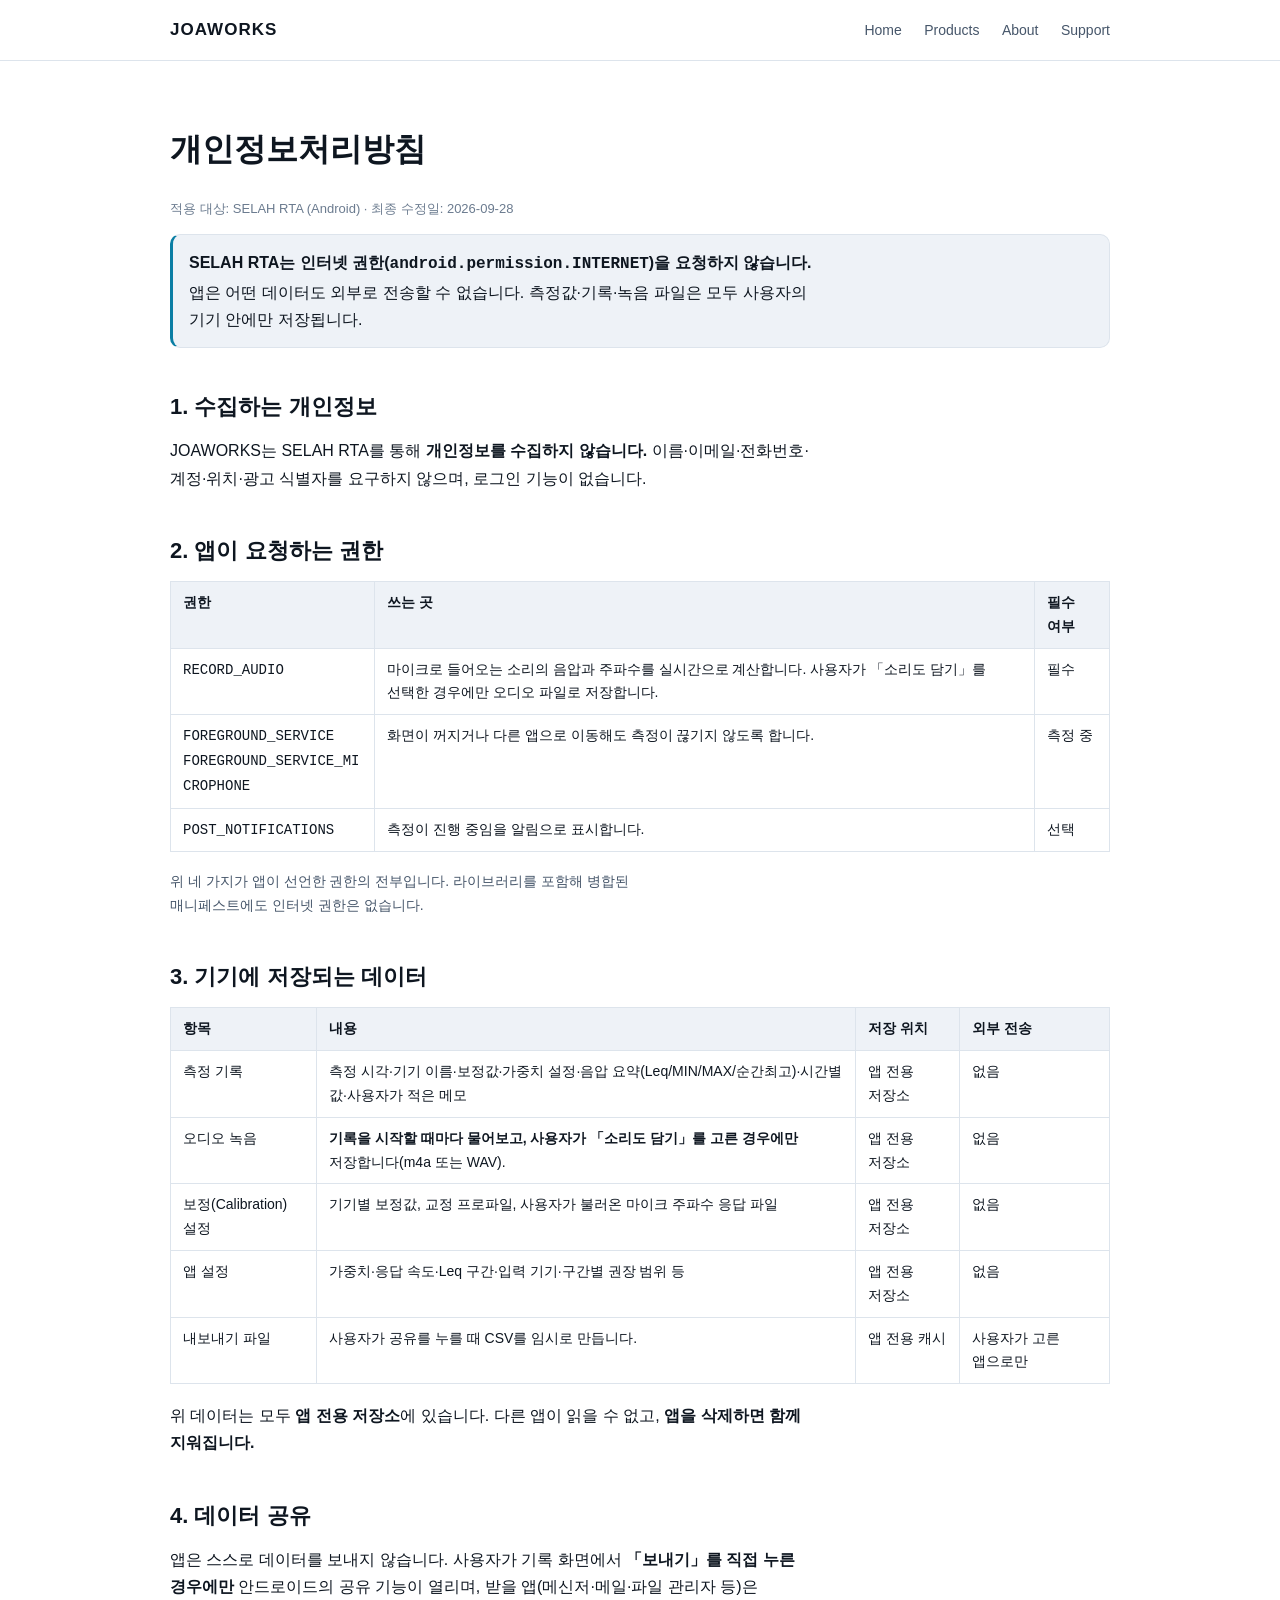
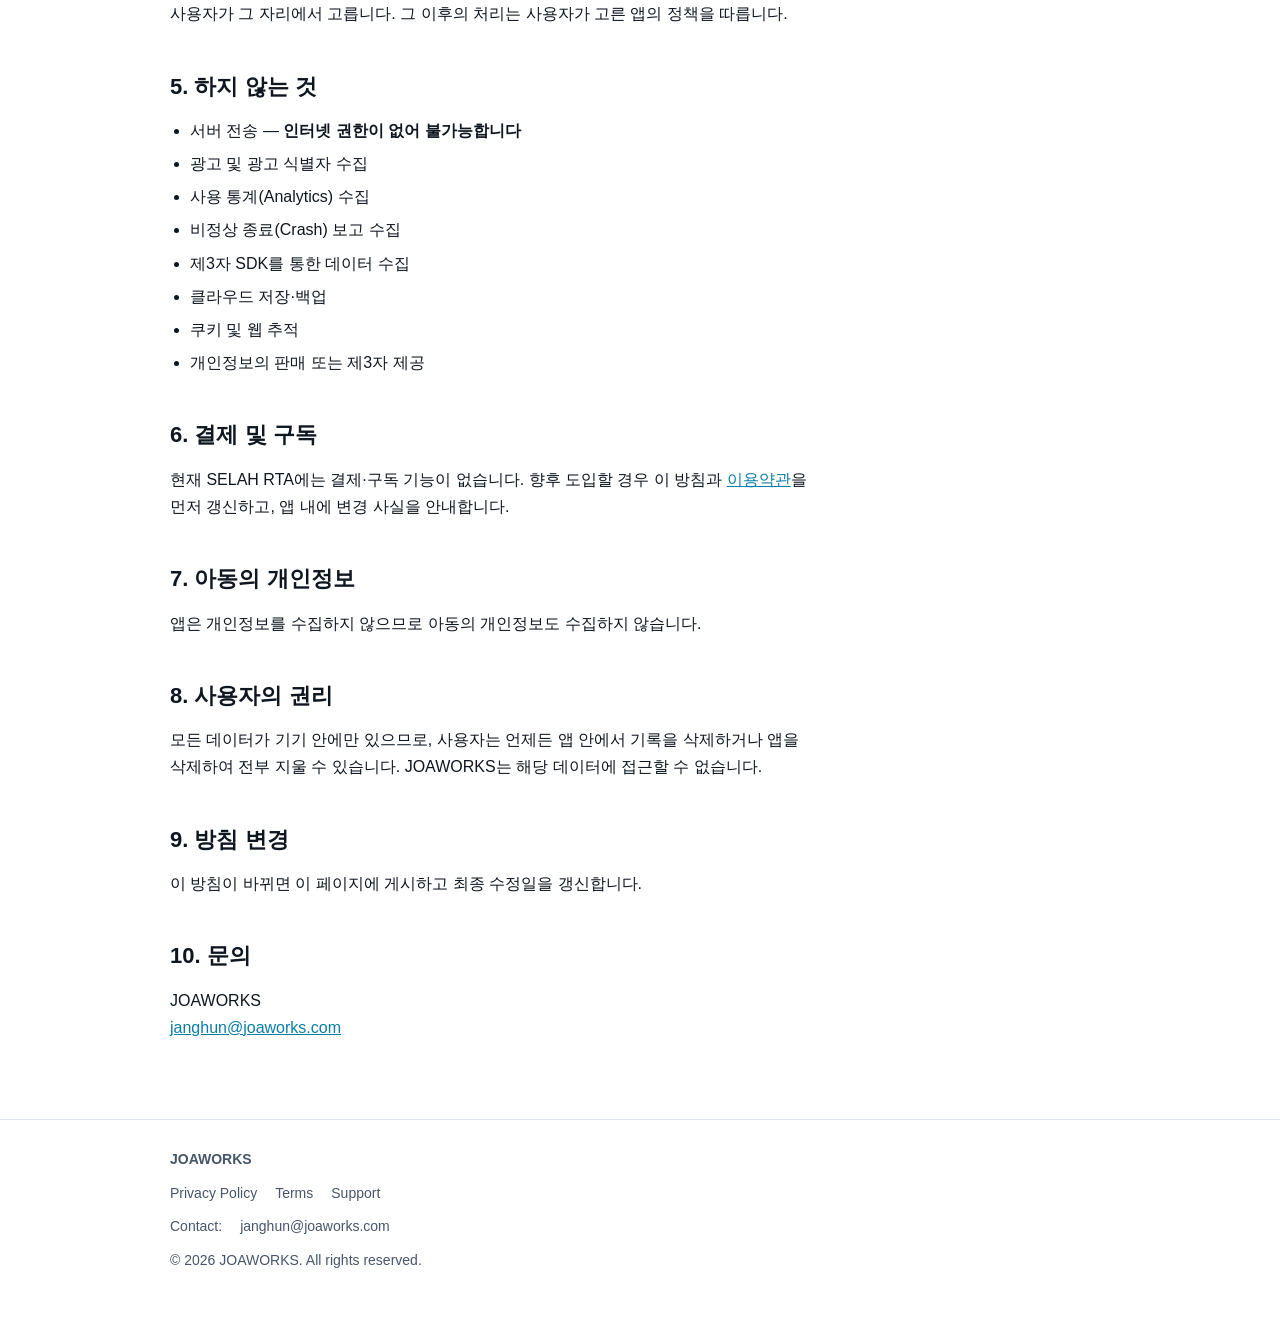
==== privacy/index.html @ 35cfbc3f "fix: 좁은 화면에서 표가 잘려 못 읽히던 것 — 세로로 푼다 **폰으로 열어 보고 찾았다.** 개인정보처리방침의 표에서 둘째 칸 글이 화면 밖으로 잘려 나갔다(「마이크로 들…」" ====
<!DOCTYPE html>
<html lang="ko">
<head>
<meta charset="utf-8">
<meta name="viewport" content="width=device-width, initial-scale=1">
<title>개인정보처리방침 | JOAWORKS</title>
<meta name="description" content="JOAWORKS 및 SELAH RTA 개인정보처리방침. SELAH RTA는 인터넷 권한을 요청하지 않으며 모든 데이터는 기기 안에만 저장됩니다.">
<link rel="canonical" href="https://joaworks.com/privacy/">
<link rel="stylesheet" href="../assets/css/site.css">
</head>
<body>

<header class="site">
  <div class="wrap">
    <a class="brand" href="../">JOAWORKS</a>
    <nav class="site">
      <a href="../">Home</a>
      <a href="../selah-rta/">Products</a>
      <a href="../#about">About</a>
      <a href="../support/">Support</a>
    </nav>
  </div>
</header>

<main>
  <div class="wrap">

    <h1>개인정보처리방침</h1>
    <p class="updated">적용 대상: SELAH RTA (Android) · 최종 수정일: 2026-09-28</p>

    <div class="note">
      <p>
        <strong>SELAH RTA는 인터넷 권한(<code>android.permission.INTERNET</code>)을
        요청하지 않습니다.</strong>
        앱은 어떤 데이터도 외부로 전송할 수 없습니다. 측정값·기록·녹음 파일은
        모두 사용자의 기기 안에만 저장됩니다.
      </p>
    </div>

    <h2>1. 수집하는 개인정보</h2>
    <p>
      JOAWORKS는 SELAH RTA를 통해 <strong>개인정보를 수집하지 않습니다.</strong>
      이름·이메일·전화번호·계정·위치·광고 식별자를 요구하지 않으며,
      로그인 기능이 없습니다.
    </p>

    <h2>2. 앱이 요청하는 권한</h2>

    <div class="table-scroll">
      <table>
        <thead>
          <tr><th>권한</th><th>쓰는 곳</th><th>필수 여부</th></tr>
        </thead>
        <tbody>
          <tr>
            <td data-label="권한"><code>RECORD_AUDIO</code></td>
            <td data-label="쓰는 곳">마이크로 들어오는 소리의 음압과 주파수를 실시간으로 계산합니다. 사용자가 「소리도 담기」를 선택한 경우에만 오디오 파일로 저장합니다.</td>
            <td data-label="필수 여부">필수</td>
          </tr>
          <tr>
            <td data-label="권한"><code>FOREGROUND_SERVICE</code><br><code>FOREGROUND_SERVICE_MICROPHONE</code></td>
            <td data-label="쓰는 곳">화면이 꺼지거나 다른 앱으로 이동해도 측정이 끊기지 않도록 합니다.</td>
            <td data-label="필수 여부">측정 중</td>
          </tr>
          <tr>
            <td data-label="권한"><code>POST_NOTIFICATIONS</code></td>
            <td data-label="쓰는 곳">측정이 진행 중임을 알림으로 표시합니다.</td>
            <td data-label="필수 여부">선택</td>
          </tr>
        </tbody>
      </table>
    </div>

    <p class="small muted">
      위 네 가지가 앱이 선언한 권한의 전부입니다. 라이브러리를 포함해
      병합된 매니페스트에도 인터넷 권한은 없습니다.
    </p>

    <h2>3. 기기에 저장되는 데이터</h2>

    <div class="table-scroll">
      <table>
        <thead>
          <tr><th>항목</th><th>내용</th><th>저장 위치</th><th>외부 전송</th></tr>
        </thead>
        <tbody>
          <tr>
            <td data-label="항목">측정 기록</td>
            <td data-label="내용">측정 시각·기기 이름·보정값·가중치 설정·음압 요약(Leq/MIN/MAX/순간최고)·시간별 값·사용자가 적은 메모</td>
            <td data-label="저장 위치">앱 전용 저장소</td>
            <td data-label="외부 전송">없음</td>
          </tr>
          <tr>
            <td data-label="항목">오디오 녹음</td>
            <td data-label="내용"><strong>기록을 시작할 때마다 물어보고, 사용자가 「소리도 담기」를 고른 경우에만</strong> 저장합니다(m4a 또는 WAV).</td>
            <td data-label="저장 위치">앱 전용 저장소</td>
            <td data-label="외부 전송">없음</td>
          </tr>
          <tr>
            <td data-label="항목">보정(Calibration) 설정</td>
            <td data-label="내용">기기별 보정값, 교정 프로파일, 사용자가 불러온 마이크 주파수 응답 파일</td>
            <td data-label="저장 위치">앱 전용 저장소</td>
            <td data-label="외부 전송">없음</td>
          </tr>
          <tr>
            <td data-label="항목">앱 설정</td>
            <td data-label="내용">가중치·응답 속도·Leq 구간·입력 기기·구간별 권장 범위 등</td>
            <td data-label="저장 위치">앱 전용 저장소</td>
            <td data-label="외부 전송">없음</td>
          </tr>
          <tr>
            <td data-label="항목">내보내기 파일</td>
            <td data-label="내용">사용자가 공유를 누를 때 CSV를 임시로 만듭니다.</td>
            <td data-label="저장 위치">앱 전용 캐시</td>
            <td data-label="외부 전송">사용자가 고른 앱으로만</td>
          </tr>
        </tbody>
      </table>
    </div>

    <p>
      위 데이터는 모두 <strong>앱 전용 저장소</strong>에 있습니다. 다른 앱이
      읽을 수 없고, <strong>앱을 삭제하면 함께 지워집니다.</strong>
    </p>

    <h2>4. 데이터 공유</h2>
    <p>
      앱은 스스로 데이터를 보내지 않습니다. 사용자가 기록 화면에서
      <strong>「보내기」를 직접 누른 경우에만</strong> 안드로이드의 공유 기능이
      열리며, 받을 앱(메신저·메일·파일 관리자 등)은 사용자가 그 자리에서
      고릅니다. 그 이후의 처리는 사용자가 고른 앱의 정책을 따릅니다.
    </p>

    <h2>5. 하지 않는 것</h2>
    <ul>
      <li>서버 전송 — <strong>인터넷 권한이 없어 불가능합니다</strong></li>
      <li>광고 및 광고 식별자 수집</li>
      <li>사용 통계(Analytics) 수집</li>
      <li>비정상 종료(Crash) 보고 수집</li>
      <li>제3자 SDK를 통한 데이터 수집</li>
      <li>클라우드 저장·백업</li>
      <li>쿠키 및 웹 추적</li>
      <li>개인정보의 판매 또는 제3자 제공</li>
    </ul>

    <h2>6. 결제 및 구독</h2>
    <p>
      현재 SELAH RTA에는 결제·구독 기능이 없습니다. 향후 도입할 경우
      이 방침과 <a href="../terms/">이용약관</a>을 먼저 갱신하고, 앱 내에
      변경 사실을 안내합니다.
    </p>

    <h2>7. 아동의 개인정보</h2>
    <p>
      앱은 개인정보를 수집하지 않으므로 아동의 개인정보도 수집하지 않습니다.
    </p>

    <h2>8. 사용자의 권리</h2>
    <p>
      모든 데이터가 기기 안에만 있으므로, 사용자는 언제든 앱 안에서 기록을
      삭제하거나 앱을 삭제하여 전부 지울 수 있습니다. JOAWORKS는 해당
      데이터에 접근할 수 없습니다.
    </p>

    <h2>9. 방침 변경</h2>
    <p>
      이 방침이 바뀌면 이 페이지에 게시하고 최종 수정일을 갱신합니다.
    </p>

    <h2>10. 문의</h2>
    <p>
      JOAWORKS<br>
      <a href="mailto:janghun@joaworks.com">janghun@joaworks.com</a>
    </p>

  </div>
</main>

<footer class="site">
  <div class="wrap">
    <div class="row"><strong>JOAWORKS</strong></div>
    <div class="row">
      <a href="../privacy/">Privacy Policy</a>
      <a href="../terms/">Terms</a>
      <a href="../support/">Support</a>
    </div>
    <div class="row">Contact: <a href="mailto:janghun@joaworks.com">janghun@joaworks.com</a></div>
    <div class="row small">&copy; 2026 JOAWORKS. All rights reserved.</div>
  </div>
</footer>

</body>
</html>
---- assets/css/site.css ----
/* JOAWORKS — 공통 스타일
 *
 * 지시서 §11: 전문 소프트웨어 회사 / Audio·Measurement 느낌 /
 * 지나치게 화려하지 않게 / 모바일 우선 / 과도한 애니메이션 금지 /
 * 로딩 속도 우선.
 *
 * 그래서 폰트는 시스템 글꼴만 쓴다 — 웹폰트 하나가 본문보다 무겁고,
 * 뜨기 전까지 글자가 흔들린다.
 */

:root {
  --bg: #0b0f14;
  --surface: #121821;
  --surface-2: #182130;
  --line: #243040;
  --text: #e8edf4;
  --text-2: #a9b6c6;
  --text-3: #6f7f92;
  --accent: #4cc9f0;
  --accent-ink: #062330;
  --max: 980px;
}

@media (prefers-color-scheme: light) {
  :root {
    --bg: #ffffff;
    --surface: #f6f8fb;
    --surface-2: #eef2f7;
    --line: #dde4ec;
    --text: #0e1620;
    --text-2: #46566a;
    --text-3: #6b7b8f;
    --accent: #0a7ea4;
    --accent-ink: #ffffff;
  }
}

* { box-sizing: border-box; }

html { -webkit-text-size-adjust: 100%; }

body {
  margin: 0;
  background: var(--bg);
  color: var(--text);
  font-family: -apple-system, BlinkMacSystemFont, "Segoe UI", Roboto,
    "Helvetica Neue", "Apple SD Gothic Neo", "Malgun Gothic", sans-serif;
  font-size: 16px;
  line-height: 1.7;
  word-break: keep-all;
}

.wrap {
  max-width: var(--max);
  margin: 0 auto;
  padding: 0 20px;
}

/* ── 머리 ───────────────────────────────────────── */

header.site {
  border-bottom: 1px solid var(--line);
  background: var(--bg);
  position: sticky;
  top: 0;
  z-index: 10;
}

header.site .wrap {
  display: flex;
  align-items: center;
  justify-content: space-between;
  gap: 16px;
  min-height: 60px;
  flex-wrap: wrap;
}

.brand {
  font-weight: 700;
  letter-spacing: 0.06em;
  font-size: 17px;
  color: var(--text);
  text-decoration: none;
}

nav.site a {
  color: var(--text-2);
  text-decoration: none;
  font-size: 14px;
  margin-left: 18px;
  white-space: nowrap;
}

nav.site a:first-child { margin-left: 0; }
nav.site a:hover,
nav.site a:focus-visible { color: var(--accent); }

@media (max-width: 560px) {
  nav.site { width: 100%; padding-bottom: 10px; }
  nav.site a { margin-left: 0; margin-right: 16px; }
}

/* ── 본문 ───────────────────────────────────────── */

main { padding: 40px 0 64px; }

.hero { padding: 48px 0 36px; }

.hero h1 {
  font-size: clamp(30px, 7vw, 46px);
  line-height: 1.2;
  letter-spacing: 0.02em;
  margin: 0 0 12px;
  text-wrap: balance;
}

.hero p.lead {
  font-size: clamp(16px, 2.6vw, 19px);
  color: var(--text-2);
  margin: 0;
  max-width: 62ch;
}

h2 {
  font-size: 22px;
  margin: 40px 0 12px;
  text-wrap: balance;
}

h3 { font-size: 17px; margin: 24px 0 8px; }

p { margin: 0 0 14px; max-width: 72ch; }

a { color: var(--accent); }

ul { padding-left: 20px; margin: 0 0 14px; max-width: 72ch; }
li { margin-bottom: 6px; }

.muted { color: var(--text-2); }
.small { font-size: 14px; }

/* ── 상자 ───────────────────────────────────────── */

.card {
  background: var(--surface);
  border: 1px solid var(--line);
  border-radius: 14px;
  padding: 22px;
}

.grid {
  display: grid;
  gap: 14px;
  grid-template-columns: repeat(auto-fit, minmax(230px, 1fr));
}

.feature {
  background: var(--surface);
  border: 1px solid var(--line);
  border-radius: 12px;
  padding: 16px 18px;
}

.feature h3 { margin: 0 0 6px; font-size: 15px; }
.feature p { margin: 0; font-size: 14px; color: var(--text-2); }

/* 표 — 개인정보처리방침의 자료 흐름에 쓴다 */
.table-scroll { margin: 0 0 18px; }

table {
  border-collapse: collapse;
  width: 100%;
  font-size: 14px;
}

th, td {
  border: 1px solid var(--line);
  padding: 9px 12px;
  text-align: left;
  vertical-align: top;
}

th { background: var(--surface-2); font-weight: 600; }

/* 권한 이름처럼 긴 코드가 칸을 밀어내지 않게 한다. */
td code, th code { overflow-wrap: anywhere; }

/*
 * **좁은 화면에서는 표를 세로로 푼다.**
 *
 * 처음에는 `min-width: 560px` 에 가로 스크롤로 두었는데, 폰에서 열어
 * 보니 둘째 칸이 화면 밖으로 잘려 나갔다. 가로로 밀 수는 있지만
 * **밀 수 있다는 것을 알 수가 없어** 사실상 못 읽는다.
 *
 * 개인정보처리방침은 심사자와 사용자가 폰으로 읽는 문서다. 읽히지
 * 않으면 없는 것과 같다.
 *
 * 각 칸이 제 이름을 `data-label` 로 달고 있어, 세로로 풀어도 어느
 * 열의 값인지 알 수 있다.
 */
@media (max-width: 700px) {
  .table-scroll table,
  .table-scroll tbody,
  .table-scroll tr,
  .table-scroll td { display: block; width: 100%; }

  .table-scroll thead { display: none; }

  .table-scroll tr {
    border: 1px solid var(--line);
    border-radius: 10px;
    margin-bottom: 12px;
    overflow: hidden;
  }

  .table-scroll td {
    border: none;
    border-bottom: 1px solid var(--line);
    padding: 10px 14px;
  }

  .table-scroll tr td:last-child { border-bottom: none; }

  .table-scroll td::before {
    content: attr(data-label);
    display: block;
    font-size: 11px;
    font-weight: 600;
    letter-spacing: 0.04em;
    color: var(--text-3);
    margin-bottom: 2px;
  }
}

/* ── 단추 ───────────────────────────────────────── */

.btn {
  display: inline-block;
  background: var(--accent);
  color: var(--accent-ink);
  text-decoration: none;
  font-weight: 700;
  font-size: 15px;
  padding: 11px 20px;
  border-radius: 999px;
}

.btn:hover, .btn:focus-visible { filter: brightness(1.08); }

.btn.ghost {
  background: transparent;
  color: var(--accent);
  border: 1px solid var(--line);
}

/* ── 알림 ───────────────────────────────────────── */

.note {
  background: var(--surface-2);
  border: 1px solid var(--line);
  border-left: 3px solid var(--accent);
  border-radius: 10px;
  padding: 14px 16px;
  margin: 0 0 18px;
}

.note p:last-child { margin-bottom: 0; }

/* ── 바닥 ───────────────────────────────────────── */

footer.site {
  border-top: 1px solid var(--line);
  padding: 28px 0 44px;
  color: var(--text-2);
  font-size: 14px;
}

footer.site .row {
  display: flex;
  flex-wrap: wrap;
  gap: 8px 18px;
  margin-bottom: 10px;
}

footer.site a { color: var(--text-2); text-decoration: none; }
footer.site a:hover, footer.site a:focus-visible { color: var(--accent); }

/* 키보드로 다니는 사람에게 지금 어디인지 보인다. */
a:focus-visible, .btn:focus-visible {
  outline: 2px solid var(--accent);
  outline-offset: 2px;
}

.updated { color: var(--text-3); font-size: 13px; }
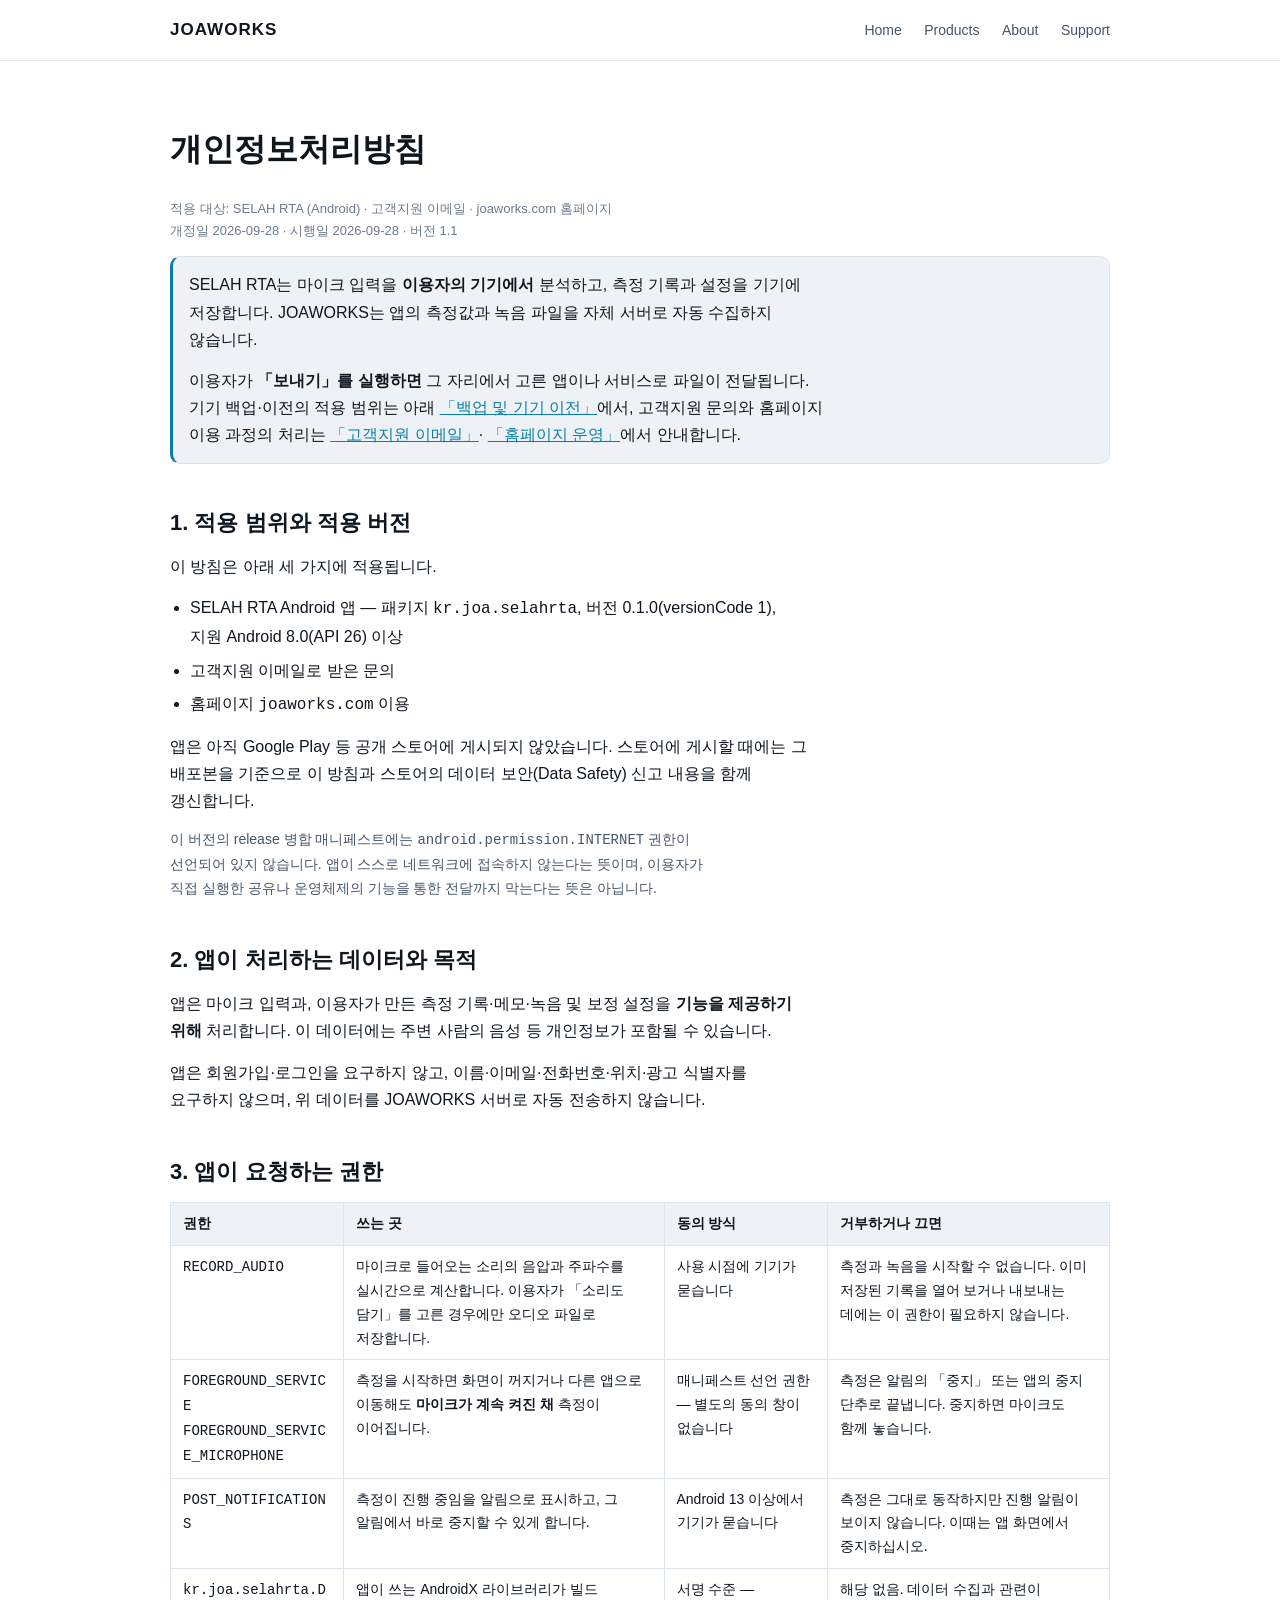
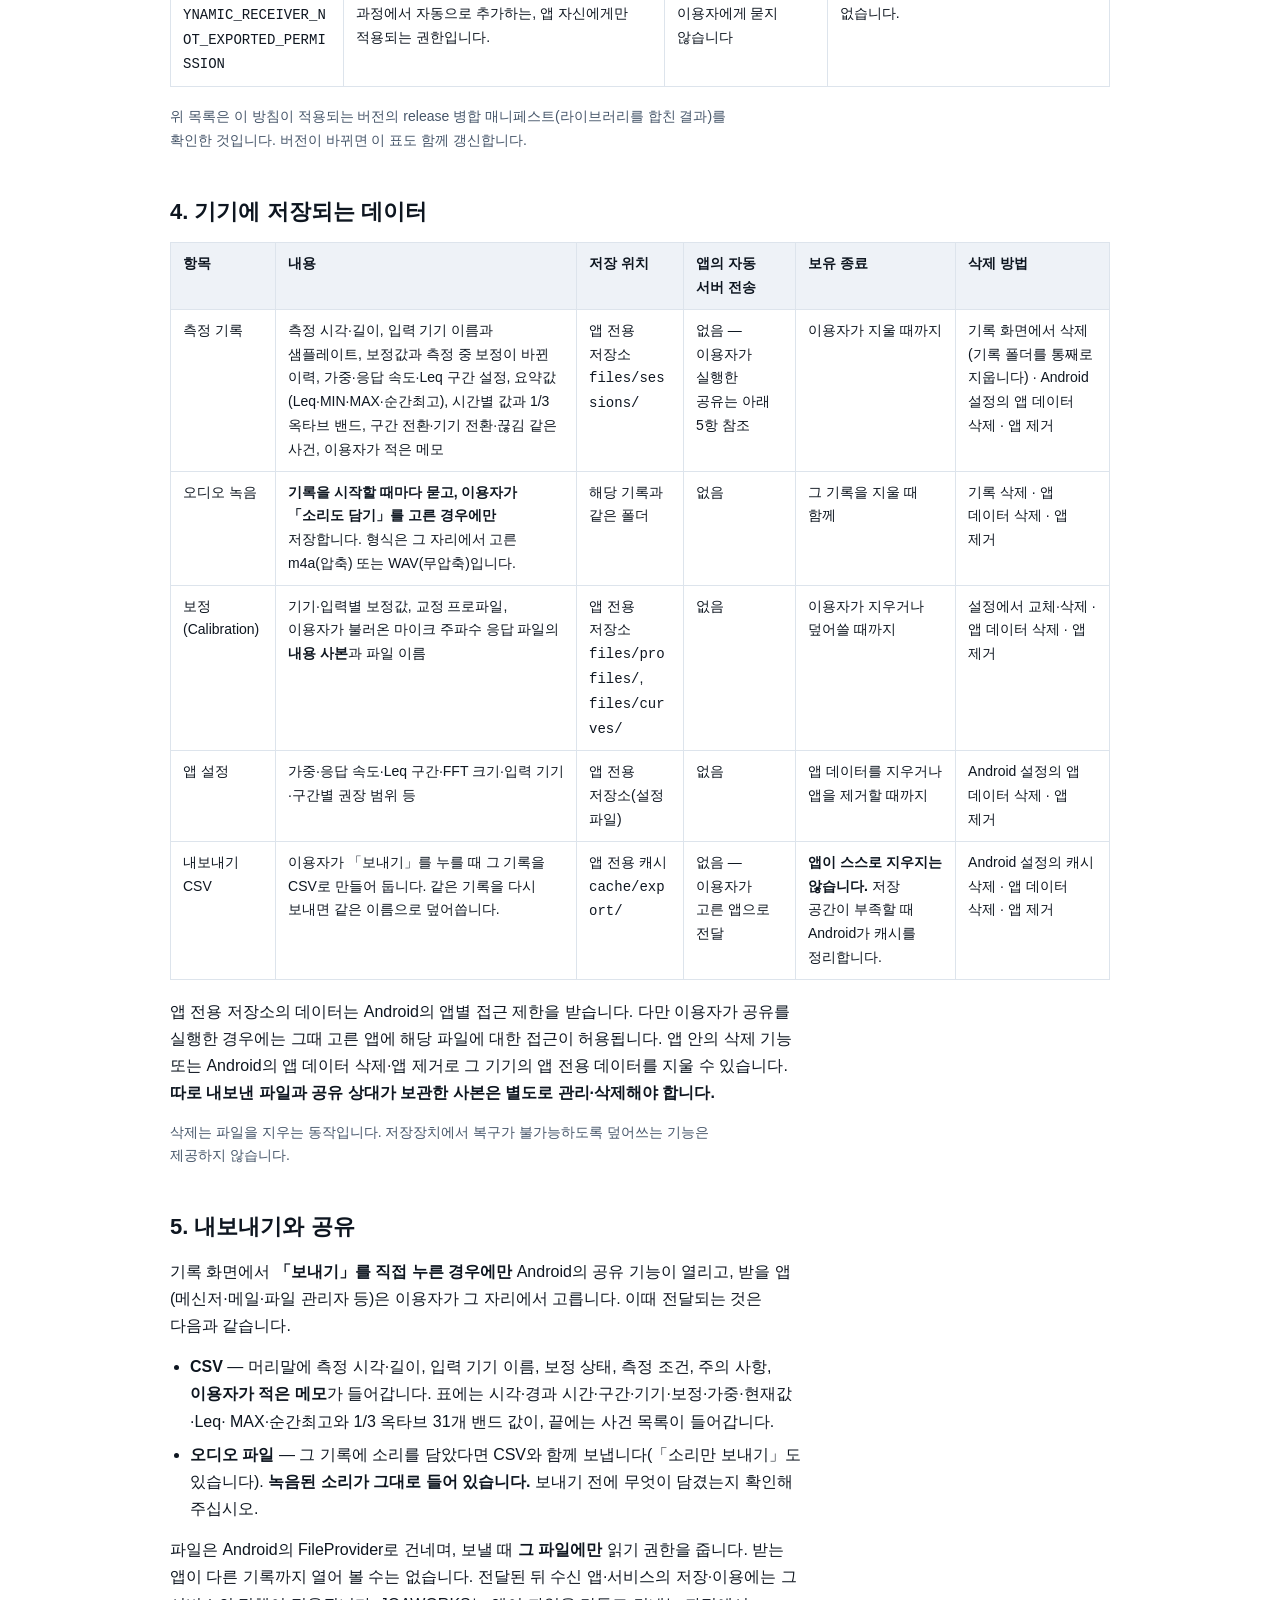
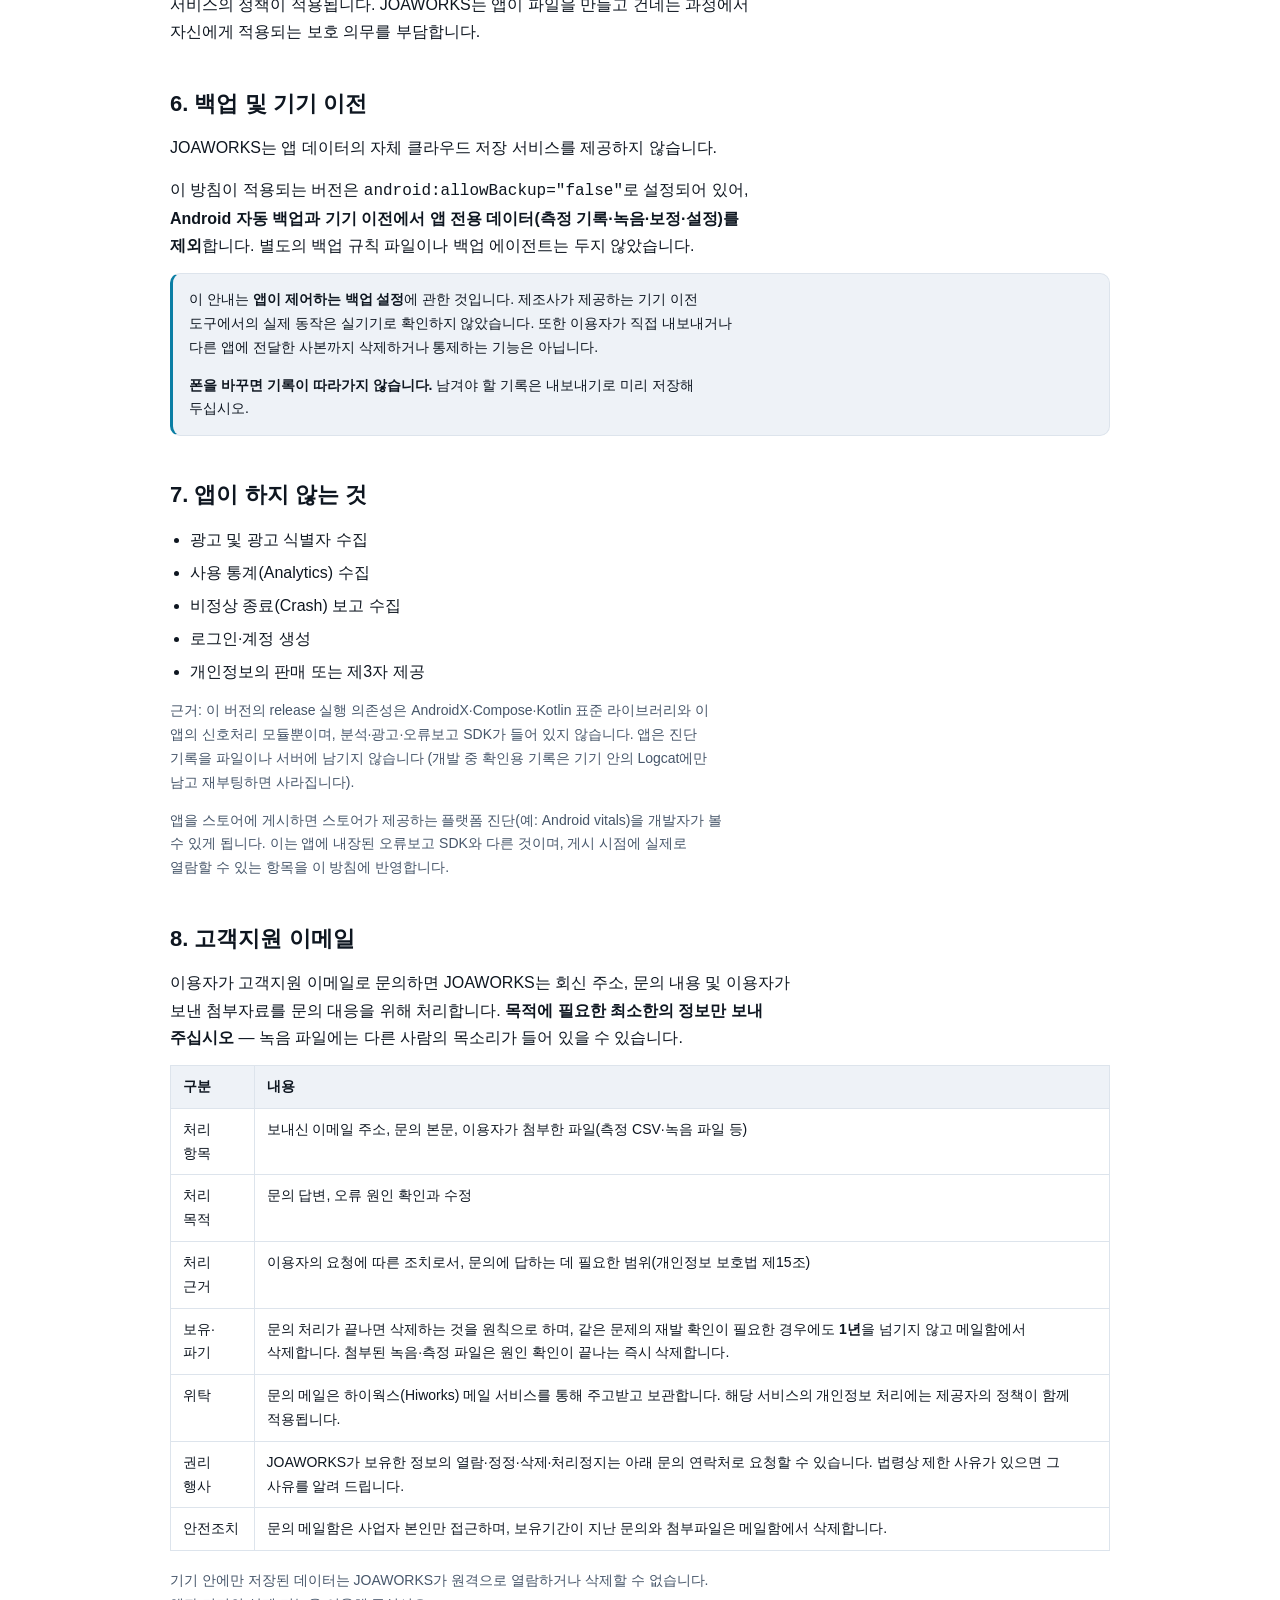
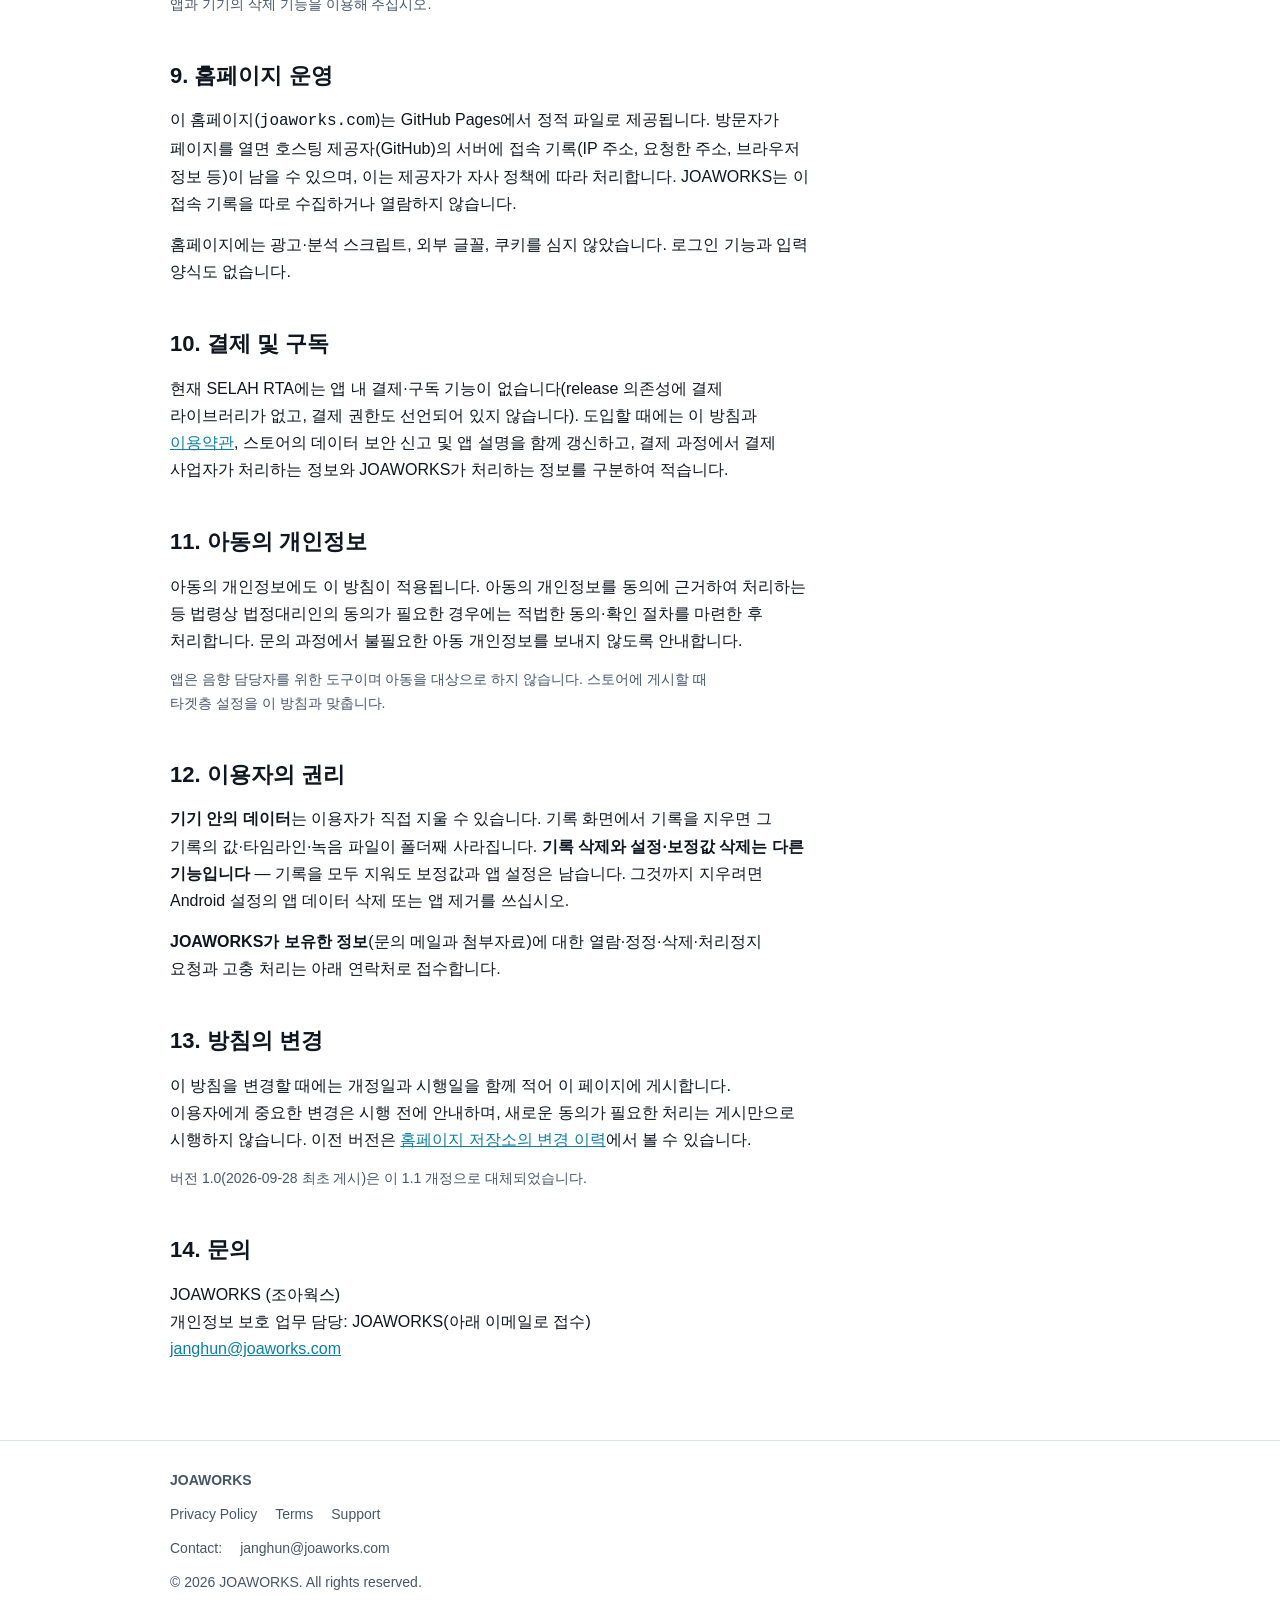
==== commit 573b65ad: "docs: 방침·약관을 실제 구현에 맞춘다 — 단정하던 것을 확인한 것으로 공개 페이지가 **확인하지 않은 것을 단정하고 있었다.** 검토 지시서 (2026-09-28)로 하나씩 " ====
--- a/privacy/index.html
+++ b/privacy/index.html
@@ -4,9 +4,9 @@
 <meta charset="utf-8">
 <meta name="viewport" content="width=device-width, initial-scale=1">
 <title>개인정보처리방침 | JOAWORKS</title>
-<meta name="description" content="JOAWORKS 및 SELAH RTA 개인정보처리방침. SELAH RTA는 인터넷 권한을 요청하지 않으며 모든 데이터는 기기 안에만 저장됩니다.">
+<meta name="description" content="JOAWORKS 개인정보처리방침. SELAH RTA는 측정과 녹음을 기기에서 처리하며 JOAWORKS 서버로 자동 전송하지 않습니다. 고객지원 이메일과 홈페이지 운영의 처리도 함께 안내합니다.">
 <link rel="canonical" href="https://joaworks.com/privacy/">
-<link rel="stylesheet" href="../assets/css/site.css">
+<link rel="stylesheet" href="../assets/css/site.css?v=20260928b">
 </head>
 <body>
 
@@ -26,150 +26,348 @@
   <div class="wrap">
 
     <h1>개인정보처리방침</h1>
-    <p class="updated">적용 대상: SELAH RTA (Android) · 최종 수정일: 2026-09-28</p>
+    <p class="updated">
+      적용 대상: SELAH RTA (Android) · 고객지원 이메일 · joaworks.com 홈페이지<br>
+      개정일 2026-09-28 · 시행일 2026-09-28 · 버전 1.1
+    </p>
 
     <div class="note">
       <p>
-        <strong>SELAH RTA는 인터넷 권한(<code>android.permission.INTERNET</code>)을
-        요청하지 않습니다.</strong>
-        앱은 어떤 데이터도 외부로 전송할 수 없습니다. 측정값·기록·녹음 파일은
-        모두 사용자의 기기 안에만 저장됩니다.
+        SELAH RTA는 마이크 입력을 <strong>이용자의 기기에서</strong> 분석하고,
+        측정 기록과 설정을 기기에 저장합니다. JOAWORKS는 앱의 측정값과 녹음
+        파일을 자체 서버로 자동 수집하지 않습니다.
       </p>
-    </div>
-
-    <h2>1. 수집하는 개인정보</h2>
-    <p>
-      JOAWORKS는 SELAH RTA를 통해 <strong>개인정보를 수집하지 않습니다.</strong>
-      이름·이메일·전화번호·계정·위치·광고 식별자를 요구하지 않으며,
-      로그인 기능이 없습니다.
-    </p>
-
-    <h2>2. 앱이 요청하는 권한</h2>
+      <p>
+        이용자가 <strong>「보내기」를 실행하면</strong> 그 자리에서 고른 앱이나
+        서비스로 파일이 전달됩니다. 기기 백업·이전의 적용 범위는 아래
+        <a href="#backup">「백업 및 기기 이전」</a>에서, 고객지원 문의와 홈페이지
+        이용 과정의 처리는 <a href="#support">「고객지원 이메일」</a>·
+        <a href="#website">「홈페이지 운영」</a>에서 안내합니다.
+      </p>
+    </div>
+
+    <h2 id="scope">1. 적용 범위와 적용 버전</h2>
+    <p>이 방침은 아래 세 가지에 적용됩니다.</p>
+    <ul>
+      <li>SELAH RTA Android 앱 — 패키지 <code>kr.joa.selahrta</code>, 버전
+        0.1.0(versionCode 1), 지원 Android 8.0(API 26) 이상</li>
+      <li>고객지원 이메일로 받은 문의</li>
+      <li>홈페이지 <code>joaworks.com</code> 이용</li>
+    </ul>
+    <p>
+      앱은 아직 Google Play 등 공개 스토어에 게시되지 않았습니다. 스토어에
+      게시할 때에는 그 배포본을 기준으로 이 방침과 스토어의 데이터 보안(Data
+      Safety) 신고 내용을 함께 갱신합니다.
+    </p>
+    <p class="small muted">
+      이 버전의 release 병합 매니페스트에는 <code>android.permission.INTERNET</code>
+      권한이 선언되어 있지 않습니다. 앱이 스스로 네트워크에 접속하지 않는다는
+      뜻이며, 이용자가 직접 실행한 공유나 운영체제의 기능을 통한 전달까지
+      막는다는 뜻은 아닙니다.
+    </p>
+
+    <h2 id="data">2. 앱이 처리하는 데이터와 목적</h2>
+    <p>
+      앱은 마이크 입력과, 이용자가 만든 측정 기록·메모·녹음 및 보정 설정을
+      <strong>기능을 제공하기 위해</strong> 처리합니다. 이 데이터에는 주변
+      사람의 음성 등 개인정보가 포함될 수 있습니다.
+    </p>
+    <p>
+      앱은 회원가입·로그인을 요구하지 않고, 이름·이메일·전화번호·위치·광고
+      식별자를 요구하지 않으며, 위 데이터를 JOAWORKS 서버로 자동 전송하지
+      않습니다.
+    </p>
+
+    <h2 id="permissions">3. 앱이 요청하는 권한</h2>
 
     <div class="table-scroll">
       <table>
         <thead>
-          <tr><th>권한</th><th>쓰는 곳</th><th>필수 여부</th></tr>
+          <tr><th>권한</th><th>쓰는 곳</th><th>동의 방식</th><th>거부하거나 끄면</th></tr>
         </thead>
         <tbody>
           <tr>
             <td data-label="권한"><code>RECORD_AUDIO</code></td>
-            <td data-label="쓰는 곳">마이크로 들어오는 소리의 음압과 주파수를 실시간으로 계산합니다. 사용자가 「소리도 담기」를 선택한 경우에만 오디오 파일로 저장합니다.</td>
-            <td data-label="필수 여부">필수</td>
+            <td data-label="쓰는 곳">마이크로 들어오는 소리의 음압과 주파수를 실시간으로 계산합니다. 이용자가 「소리도 담기」를 고른 경우에만 오디오 파일로 저장합니다.</td>
+            <td data-label="동의 방식">사용 시점에 기기가 묻습니다</td>
+            <td data-label="거부하거나 끄면">측정과 녹음을 시작할 수 없습니다. 이미 저장된 기록을 열어 보거나 내보내는 데에는 이 권한이 필요하지 않습니다.</td>
           </tr>
           <tr>
             <td data-label="권한"><code>FOREGROUND_SERVICE</code><br><code>FOREGROUND_SERVICE_MICROPHONE</code></td>
-            <td data-label="쓰는 곳">화면이 꺼지거나 다른 앱으로 이동해도 측정이 끊기지 않도록 합니다.</td>
-            <td data-label="필수 여부">측정 중</td>
+            <td data-label="쓰는 곳">측정을 시작하면 화면이 꺼지거나 다른 앱으로 이동해도 <strong>마이크가 계속 켜진 채</strong> 측정이 이어집니다.</td>
+            <td data-label="동의 방식">매니페스트 선언 권한 — 별도의 동의 창이 없습니다</td>
+            <td data-label="거부하거나 끄면">측정은 알림의 「중지」 또는 앱의 중지 단추로 끝냅니다. 중지하면 마이크도 함께 놓습니다.</td>
           </tr>
           <tr>
             <td data-label="권한"><code>POST_NOTIFICATIONS</code></td>
-            <td data-label="쓰는 곳">측정이 진행 중임을 알림으로 표시합니다.</td>
-            <td data-label="필수 여부">선택</td>
+            <td data-label="쓰는 곳">측정이 진행 중임을 알림으로 표시하고, 그 알림에서 바로 중지할 수 있게 합니다.</td>
+            <td data-label="동의 방식">Android 13 이상에서 기기가 묻습니다</td>
+            <td data-label="거부하거나 끄면">측정은 그대로 동작하지만 진행 알림이 보이지 않습니다. 이때는 앱 화면에서 중지하십시오.</td>
+          </tr>
+          <tr>
+            <td data-label="권한"><code>kr.joa.selahrta.DYNAMIC_RECEIVER_NOT_EXPORTED_PERMISSION</code></td>
+            <td data-label="쓰는 곳">앱이 쓰는 AndroidX 라이브러리가 빌드 과정에서 자동으로 추가하는, 앱 자신에게만 적용되는 권한입니다.</td>
+            <td data-label="동의 방식">서명 수준 — 이용자에게 묻지 않습니다</td>
+            <td data-label="거부하거나 끄면">해당 없음. 데이터 수집과 관련이 없습니다.</td>
           </tr>
         </tbody>
       </table>
     </div>
 
     <p class="small muted">
-      위 네 가지가 앱이 선언한 권한의 전부입니다. 라이브러리를 포함해
-      병합된 매니페스트에도 인터넷 권한은 없습니다.
-    </p>
-
-    <h2>3. 기기에 저장되는 데이터</h2>
+      위 목록은 이 방침이 적용되는 버전의 release 병합 매니페스트(라이브러리를
+      합친 결과)를 확인한 것입니다. 버전이 바뀌면 이 표도 함께 갱신합니다.
+    </p>
+
+    <h2 id="stored">4. 기기에 저장되는 데이터</h2>
 
     <div class="table-scroll">
       <table>
         <thead>
-          <tr><th>항목</th><th>내용</th><th>저장 위치</th><th>외부 전송</th></tr>
+          <tr>
+            <th>항목</th><th>내용</th><th>저장 위치</th>
+            <th>앱의 자동 서버 전송</th><th>보유 종료</th><th>삭제 방법</th>
+          </tr>
         </thead>
         <tbody>
           <tr>
             <td data-label="항목">측정 기록</td>
-            <td data-label="내용">측정 시각·기기 이름·보정값·가중치 설정·음압 요약(Leq/MIN/MAX/순간최고)·시간별 값·사용자가 적은 메모</td>
-            <td data-label="저장 위치">앱 전용 저장소</td>
-            <td data-label="외부 전송">없음</td>
+            <td data-label="내용">측정 시각·길이, 입력 기기 이름과 샘플레이트, 보정값과 측정 중 보정이 바뀐 이력, 가중·응답 속도·Leq 구간 설정, 요약값(Leq·MIN·MAX·순간최고), 시간별 값과 1/3 옥타브 밴드, 구간 전환·기기 전환·끊김 같은 사건, 이용자가 적은 메모</td>
+            <td data-label="저장 위치">앱 전용 저장소 <code>files/sessions/</code></td>
+            <td data-label="앱의 자동 서버 전송">없음 — 이용자가 실행한 공유는 아래 5항 참조</td>
+            <td data-label="보유 종료">이용자가 지울 때까지</td>
+            <td data-label="삭제 방법">기록 화면에서 삭제(기록 폴더를 통째로 지웁니다) · Android 설정의 앱 데이터 삭제 · 앱 제거</td>
           </tr>
           <tr>
             <td data-label="항목">오디오 녹음</td>
-            <td data-label="내용"><strong>기록을 시작할 때마다 물어보고, 사용자가 「소리도 담기」를 고른 경우에만</strong> 저장합니다(m4a 또는 WAV).</td>
-            <td data-label="저장 위치">앱 전용 저장소</td>
-            <td data-label="외부 전송">없음</td>
-          </tr>
-          <tr>
-            <td data-label="항목">보정(Calibration) 설정</td>
-            <td data-label="내용">기기별 보정값, 교정 프로파일, 사용자가 불러온 마이크 주파수 응답 파일</td>
-            <td data-label="저장 위치">앱 전용 저장소</td>
-            <td data-label="외부 전송">없음</td>
+            <td data-label="내용"><strong>기록을 시작할 때마다 묻고, 이용자가 「소리도 담기」를 고른 경우에만</strong> 저장합니다. 형식은 그 자리에서 고른 m4a(압축) 또는 WAV(무압축)입니다.</td>
+            <td data-label="저장 위치">해당 기록과 같은 폴더</td>
+            <td data-label="앱의 자동 서버 전송">없음</td>
+            <td data-label="보유 종료">그 기록을 지울 때 함께</td>
+            <td data-label="삭제 방법">기록 삭제 · 앱 데이터 삭제 · 앱 제거</td>
+          </tr>
+          <tr>
+            <td data-label="항목">보정(Calibration)</td>
+            <td data-label="내용">기기·입력별 보정값, 교정 프로파일, 이용자가 불러온 마이크 주파수 응답 파일의 <strong>내용 사본</strong>과 파일 이름</td>
+            <td data-label="저장 위치">앱 전용 저장소 <code>files/profiles/</code>, <code>files/curves/</code></td>
+            <td data-label="앱의 자동 서버 전송">없음</td>
+            <td data-label="보유 종료">이용자가 지우거나 덮어쓸 때까지</td>
+            <td data-label="삭제 방법">설정에서 교체·삭제 · 앱 데이터 삭제 · 앱 제거</td>
           </tr>
           <tr>
             <td data-label="항목">앱 설정</td>
-            <td data-label="내용">가중치·응답 속도·Leq 구간·입력 기기·구간별 권장 범위 등</td>
-            <td data-label="저장 위치">앱 전용 저장소</td>
-            <td data-label="외부 전송">없음</td>
-          </tr>
-          <tr>
-            <td data-label="항목">내보내기 파일</td>
-            <td data-label="내용">사용자가 공유를 누를 때 CSV를 임시로 만듭니다.</td>
-            <td data-label="저장 위치">앱 전용 캐시</td>
-            <td data-label="외부 전송">사용자가 고른 앱으로만</td>
+            <td data-label="내용">가중·응답 속도·Leq 구간·FFT 크기·입력 기기·구간별 권장 범위 등</td>
+            <td data-label="저장 위치">앱 전용 저장소(설정 파일)</td>
+            <td data-label="앱의 자동 서버 전송">없음</td>
+            <td data-label="보유 종료">앱 데이터를 지우거나 앱을 제거할 때까지</td>
+            <td data-label="삭제 방법">Android 설정의 앱 데이터 삭제 · 앱 제거</td>
+          </tr>
+          <tr>
+            <td data-label="항목">내보내기 CSV</td>
+            <td data-label="내용">이용자가 「보내기」를 누를 때 그 기록을 CSV로 만들어 둡니다. 같은 기록을 다시 보내면 같은 이름으로 덮어씁니다.</td>
+            <td data-label="저장 위치">앱 전용 캐시 <code>cache/export/</code></td>
+            <td data-label="앱의 자동 서버 전송">없음 — 이용자가 고른 앱으로 전달</td>
+            <td data-label="보유 종료"><strong>앱이 스스로 지우지는 않습니다.</strong> 저장 공간이 부족할 때 Android가 캐시를 정리합니다.</td>
+            <td data-label="삭제 방법">Android 설정의 캐시 삭제 · 앱 데이터 삭제 · 앱 제거</td>
           </tr>
         </tbody>
       </table>
     </div>
 
     <p>
-      위 데이터는 모두 <strong>앱 전용 저장소</strong>에 있습니다. 다른 앱이
-      읽을 수 없고, <strong>앱을 삭제하면 함께 지워집니다.</strong>
-    </p>
-
-    <h2>4. 데이터 공유</h2>
-    <p>
-      앱은 스스로 데이터를 보내지 않습니다. 사용자가 기록 화면에서
-      <strong>「보내기」를 직접 누른 경우에만</strong> 안드로이드의 공유 기능이
-      열리며, 받을 앱(메신저·메일·파일 관리자 등)은 사용자가 그 자리에서
-      고릅니다. 그 이후의 처리는 사용자가 고른 앱의 정책을 따릅니다.
-    </p>
-
-    <h2>5. 하지 않는 것</h2>
+      앱 전용 저장소의 데이터는 Android의 앱별 접근 제한을 받습니다. 다만
+      이용자가 공유를 실행한 경우에는 그때 고른 앱에 해당 파일에 대한 접근이
+      허용됩니다. 앱 안의 삭제 기능 또는 Android의 앱 데이터 삭제·앱 제거로
+      그 기기의 앱 전용 데이터를 지울 수 있습니다. <strong>따로 내보낸 파일과
+      공유 상대가 보관한 사본은 별도로 관리·삭제해야 합니다.</strong>
+    </p>
+    <p class="small muted">
+      삭제는 파일을 지우는 동작입니다. 저장장치에서 복구가 불가능하도록
+      덮어쓰는 기능은 제공하지 않습니다.
+    </p>
+
+    <h2 id="share">5. 내보내기와 공유</h2>
+    <p>
+      기록 화면에서 <strong>「보내기」를 직접 누른 경우에만</strong> Android의
+      공유 기능이 열리고, 받을 앱(메신저·메일·파일 관리자 등)은 이용자가 그
+      자리에서 고릅니다. 이때 전달되는 것은 다음과 같습니다.
+    </p>
     <ul>
-      <li>서버 전송 — <strong>인터넷 권한이 없어 불가능합니다</strong></li>
+      <li><strong>CSV</strong> — 머리말에 측정 시각·길이, 입력 기기 이름,
+        보정 상태, 측정 조건, 주의 사항, <strong>이용자가 적은 메모</strong>가
+        들어갑니다. 표에는 시각·경과 시간·구간·기기·보정·가중·현재값·Leq·
+        MAX·순간최고와 1/3 옥타브 31개 밴드 값이, 끝에는 사건 목록이
+        들어갑니다.</li>
+      <li><strong>오디오 파일</strong> — 그 기록에 소리를 담았다면 CSV와 함께
+        보냅니다(「소리만 보내기」도 있습니다). <strong>녹음된 소리가 그대로
+        들어 있습니다.</strong> 보내기 전에 무엇이 담겼는지 확인해 주십시오.</li>
+    </ul>
+    <p>
+      파일은 Android의 FileProvider로 건네며, 보낼 때 <strong>그 파일에만</strong>
+      읽기 권한을 줍니다. 받는 앱이 다른 기록까지 열어 볼 수는 없습니다.
+      전달된 뒤 수신 앱·서비스의 저장·이용에는 그 서비스의 정책이 적용됩니다.
+      JOAWORKS는 앱이 파일을 만들고 건네는 과정에서 자신에게 적용되는 보호
+      의무를 부담합니다.
+    </p>
+
+    <h2 id="backup">6. 백업 및 기기 이전</h2>
+    <p>
+      JOAWORKS는 앱 데이터의 자체 클라우드 저장 서비스를 제공하지 않습니다.
+    </p>
+    <p>
+      이 방침이 적용되는 버전은 <code>android:allowBackup="false"</code>로
+      설정되어 있어, <strong>Android 자동 백업과 기기 이전에서 앱 전용
+      데이터(측정 기록·녹음·보정·설정)를 제외</strong>합니다. 별도의 백업 규칙
+      파일이나 백업 에이전트는 두지 않았습니다.
+    </p>
+    <div class="note">
+      <p class="small">
+        이 안내는 <strong>앱이 제어하는 백업 설정</strong>에 관한 것입니다.
+        제조사가 제공하는 기기 이전 도구에서의 실제 동작은 실기기로 확인하지
+        않았습니다. 또한 이용자가 직접 내보내거나 다른 앱에 전달한 사본까지
+        삭제하거나 통제하는 기능은 아닙니다.
+      </p>
+      <p class="small">
+        <strong>폰을 바꾸면 기록이 따라가지 않습니다.</strong> 남겨야 할 기록은
+        내보내기로 미리 저장해 두십시오.
+      </p>
+    </div>
+
+    <h2 id="not-doing">7. 앱이 하지 않는 것</h2>
+    <ul>
       <li>광고 및 광고 식별자 수집</li>
       <li>사용 통계(Analytics) 수집</li>
       <li>비정상 종료(Crash) 보고 수집</li>
-      <li>제3자 SDK를 통한 데이터 수집</li>
-      <li>클라우드 저장·백업</li>
-      <li>쿠키 및 웹 추적</li>
+      <li>로그인·계정 생성</li>
       <li>개인정보의 판매 또는 제3자 제공</li>
     </ul>
-
-    <h2>6. 결제 및 구독</h2>
-    <p>
-      현재 SELAH RTA에는 결제·구독 기능이 없습니다. 향후 도입할 경우
-      이 방침과 <a href="../terms/">이용약관</a>을 먼저 갱신하고, 앱 내에
-      변경 사실을 안내합니다.
-    </p>
-
-    <h2>7. 아동의 개인정보</h2>
-    <p>
-      앱은 개인정보를 수집하지 않으므로 아동의 개인정보도 수집하지 않습니다.
-    </p>
-
-    <h2>8. 사용자의 권리</h2>
-    <p>
-      모든 데이터가 기기 안에만 있으므로, 사용자는 언제든 앱 안에서 기록을
-      삭제하거나 앱을 삭제하여 전부 지울 수 있습니다. JOAWORKS는 해당
-      데이터에 접근할 수 없습니다.
-    </p>
-
-    <h2>9. 방침 변경</h2>
-    <p>
-      이 방침이 바뀌면 이 페이지에 게시하고 최종 수정일을 갱신합니다.
-    </p>
-
-    <h2>10. 문의</h2>
-    <p>
-      JOAWORKS<br>
+    <p class="small muted">
+      근거: 이 버전의 release 실행 의존성은 AndroidX·Compose·Kotlin 표준
+      라이브러리와 이 앱의 신호처리 모듈뿐이며, 분석·광고·오류보고 SDK가
+      들어 있지 않습니다. 앱은 진단 기록을 파일이나 서버에 남기지 않습니다
+      (개발 중 확인용 기록은 기기 안의 Logcat에만 남고 재부팅하면 사라집니다).
+    </p>
+    <p class="small muted">
+      앱을 스토어에 게시하면 스토어가 제공하는 플랫폼 진단(예: Android
+      vitals)을 개발자가 볼 수 있게 됩니다. 이는 앱에 내장된 오류보고 SDK와
+      다른 것이며, 게시 시점에 실제로 열람할 수 있는 항목을 이 방침에
+      반영합니다.
+    </p>
+
+    <h2 id="support">8. 고객지원 이메일</h2>
+    <p>
+      이용자가 고객지원 이메일로 문의하면 JOAWORKS는 회신 주소, 문의 내용 및
+      이용자가 보낸 첨부자료를 문의 대응을 위해 처리합니다.
+      <strong>목적에 필요한 최소한의 정보만 보내 주십시오</strong> — 녹음
+      파일에는 다른 사람의 목소리가 들어 있을 수 있습니다.
+    </p>
+
+    <div class="table-scroll">
+      <table>
+        <thead>
+          <tr><th>구분</th><th>내용</th></tr>
+        </thead>
+        <tbody>
+          <tr>
+            <td data-label="구분">처리 항목</td>
+            <td data-label="내용">보내신 이메일 주소, 문의 본문, 이용자가 첨부한 파일(측정 CSV·녹음 파일 등)</td>
+          </tr>
+          <tr>
+            <td data-label="구분">처리 목적</td>
+            <td data-label="내용">문의 답변, 오류 원인 확인과 수정</td>
+          </tr>
+          <tr>
+            <td data-label="구분">처리 근거</td>
+            <td data-label="내용">이용자의 요청에 따른 조치로서, 문의에 답하는 데 필요한 범위(개인정보 보호법 제15조)</td>
+          </tr>
+          <tr>
+            <td data-label="구분">보유·파기</td>
+            <td data-label="내용">문의 처리가 끝나면 삭제하는 것을 원칙으로 하며, 같은 문제의 재발 확인이 필요한 경우에도 <strong>1년</strong>을 넘기지 않고 메일함에서 삭제합니다. 첨부된 녹음·측정 파일은 원인 확인이 끝나는 즉시 삭제합니다.</td>
+          </tr>
+          <tr>
+            <td data-label="구분">위탁</td>
+            <td data-label="내용">문의 메일은 하이웍스(Hiworks) 메일 서비스를 통해 주고받고 보관합니다. 해당 서비스의 개인정보 처리에는 제공자의 정책이 함께 적용됩니다.</td>
+          </tr>
+          <tr>
+            <td data-label="구분">권리 행사</td>
+            <td data-label="내용">JOAWORKS가 보유한 정보의 열람·정정·삭제·처리정지는 아래 문의 연락처로 요청할 수 있습니다. 법령상 제한 사유가 있으면 그 사유를 알려 드립니다.</td>
+          </tr>
+          <tr>
+            <td data-label="구분">안전조치</td>
+            <td data-label="내용">문의 메일함은 사업자 본인만 접근하며, 보유기간이 지난 문의와 첨부파일은 메일함에서 삭제합니다.</td>
+          </tr>
+        </tbody>
+      </table>
+    </div>
+
+    <p class="small muted">
+      기기 안에만 저장된 데이터는 JOAWORKS가 원격으로 열람하거나 삭제할 수
+      없습니다. 앱과 기기의 삭제 기능을 이용해 주십시오.
+    </p>
+
+    <h2 id="website">9. 홈페이지 운영</h2>
+    <p>
+      이 홈페이지(<code>joaworks.com</code>)는 GitHub Pages에서 정적 파일로
+      제공됩니다. 방문자가 페이지를 열면 호스팅 제공자(GitHub)의 서버에
+      접속 기록(IP 주소, 요청한 주소, 브라우저 정보 등)이 남을 수 있으며,
+      이는 제공자가 자사 정책에 따라 처리합니다. JOAWORKS는 이 접속 기록을
+      따로 수집하거나 열람하지 않습니다.
+    </p>
+    <p>
+      홈페이지에는 광고·분석 스크립트, 외부 글꼴, 쿠키를 심지 않았습니다.
+      로그인 기능과 입력 양식도 없습니다.
+    </p>
+
+    <h2 id="billing">10. 결제 및 구독</h2>
+    <p>
+      현재 SELAH RTA에는 앱 내 결제·구독 기능이 없습니다(release 의존성에
+      결제 라이브러리가 없고, 결제 권한도 선언되어 있지 않습니다). 도입할
+      때에는 이 방침과 <a href="../terms/">이용약관</a>, 스토어의 데이터 보안
+      신고 및 앱 설명을 함께 갱신하고, 결제 과정에서 결제 사업자가 처리하는
+      정보와 JOAWORKS가 처리하는 정보를 구분하여 적습니다.
+    </p>
+
+    <h2 id="children">11. 아동의 개인정보</h2>
+    <p>
+      아동의 개인정보에도 이 방침이 적용됩니다. 아동의 개인정보를 동의에
+      근거하여 처리하는 등 법령상 법정대리인의 동의가 필요한 경우에는 적법한
+      동의·확인 절차를 마련한 후 처리합니다. 문의 과정에서 불필요한 아동
+      개인정보를 보내지 않도록 안내합니다.
+    </p>
+    <p class="small muted">
+      앱은 음향 담당자를 위한 도구이며 아동을 대상으로 하지 않습니다. 스토어에
+      게시할 때 타겟층 설정을 이 방침과 맞춥니다.
+    </p>
+
+    <h2 id="rights">12. 이용자의 권리</h2>
+    <p>
+      <strong>기기 안의 데이터</strong>는 이용자가 직접 지울 수 있습니다.
+      기록 화면에서 기록을 지우면 그 기록의 값·타임라인·녹음 파일이 폴더째
+      사라집니다. <strong>기록 삭제와 설정·보정값 삭제는 다른 기능입니다</strong>
+      — 기록을 모두 지워도 보정값과 앱 설정은 남습니다. 그것까지 지우려면
+      Android 설정의 앱 데이터 삭제 또는 앱 제거를 쓰십시오.
+    </p>
+    <p>
+      <strong>JOAWORKS가 보유한 정보</strong>(문의 메일과 첨부자료)에 대한
+      열람·정정·삭제·처리정지 요청과 고충 처리는 아래 연락처로 접수합니다.
+    </p>
+
+    <h2 id="changes">13. 방침의 변경</h2>
+    <p>
+      이 방침을 변경할 때에는 개정일과 시행일을 함께 적어 이 페이지에
+      게시합니다. 이용자에게 중요한 변경은 시행 전에 안내하며, 새로운 동의가
+      필요한 처리는 게시만으로 시행하지 않습니다. 이전 버전은
+      <a href="https://github.com/janghorse-boop/joaworks-website/commits/main/privacy/index.html">홈페이지 저장소의 변경 이력</a>에서
+      볼 수 있습니다.
+    </p>
+    <p class="small muted">
+      버전 1.0(2026-09-28 최초 게시)은 이 1.1 개정으로 대체되었습니다.
+    </p>
+
+    <h2 id="contact">14. 문의</h2>
+    <p>
+      JOAWORKS (조아웍스)<br>
+      개인정보 보호 업무 담당: JOAWORKS(아래 이메일로 접수)<br>
       <a href="mailto:janghun@joaworks.com">janghun@joaworks.com</a>
     </p>
 
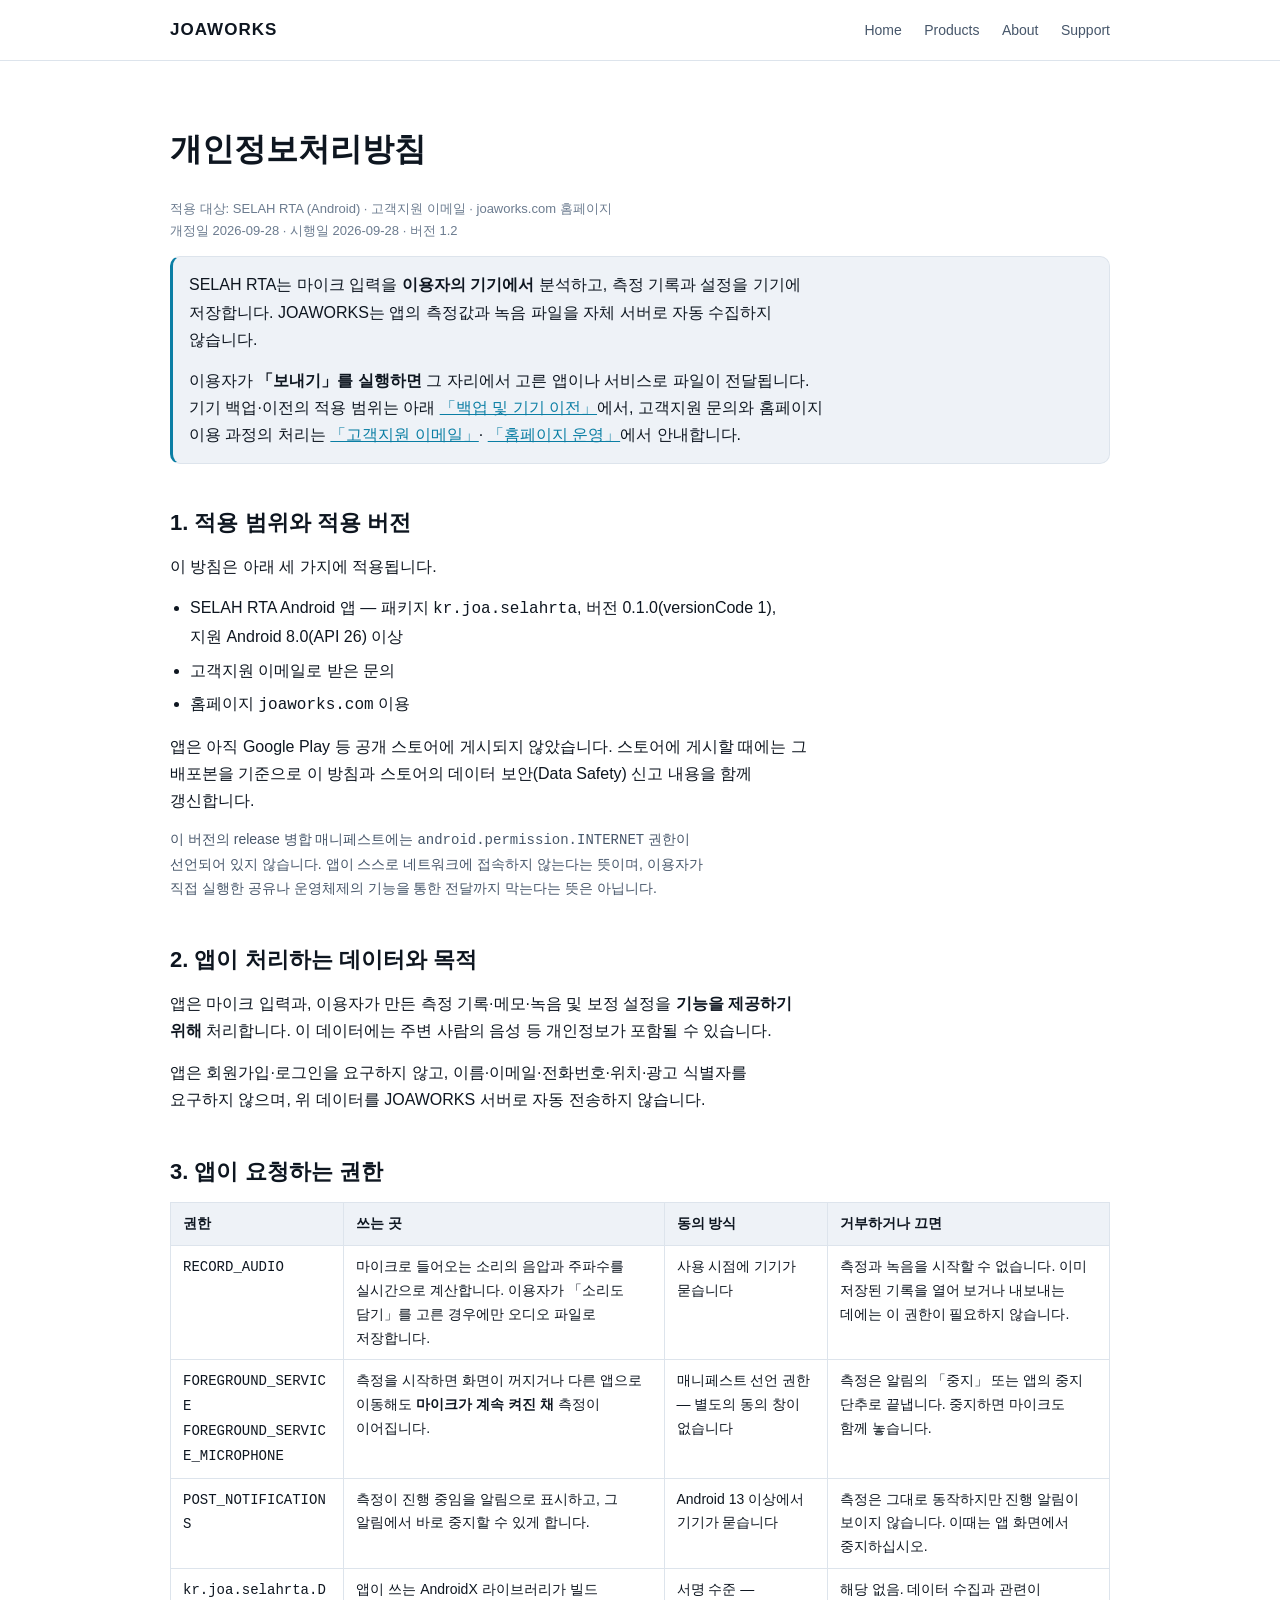
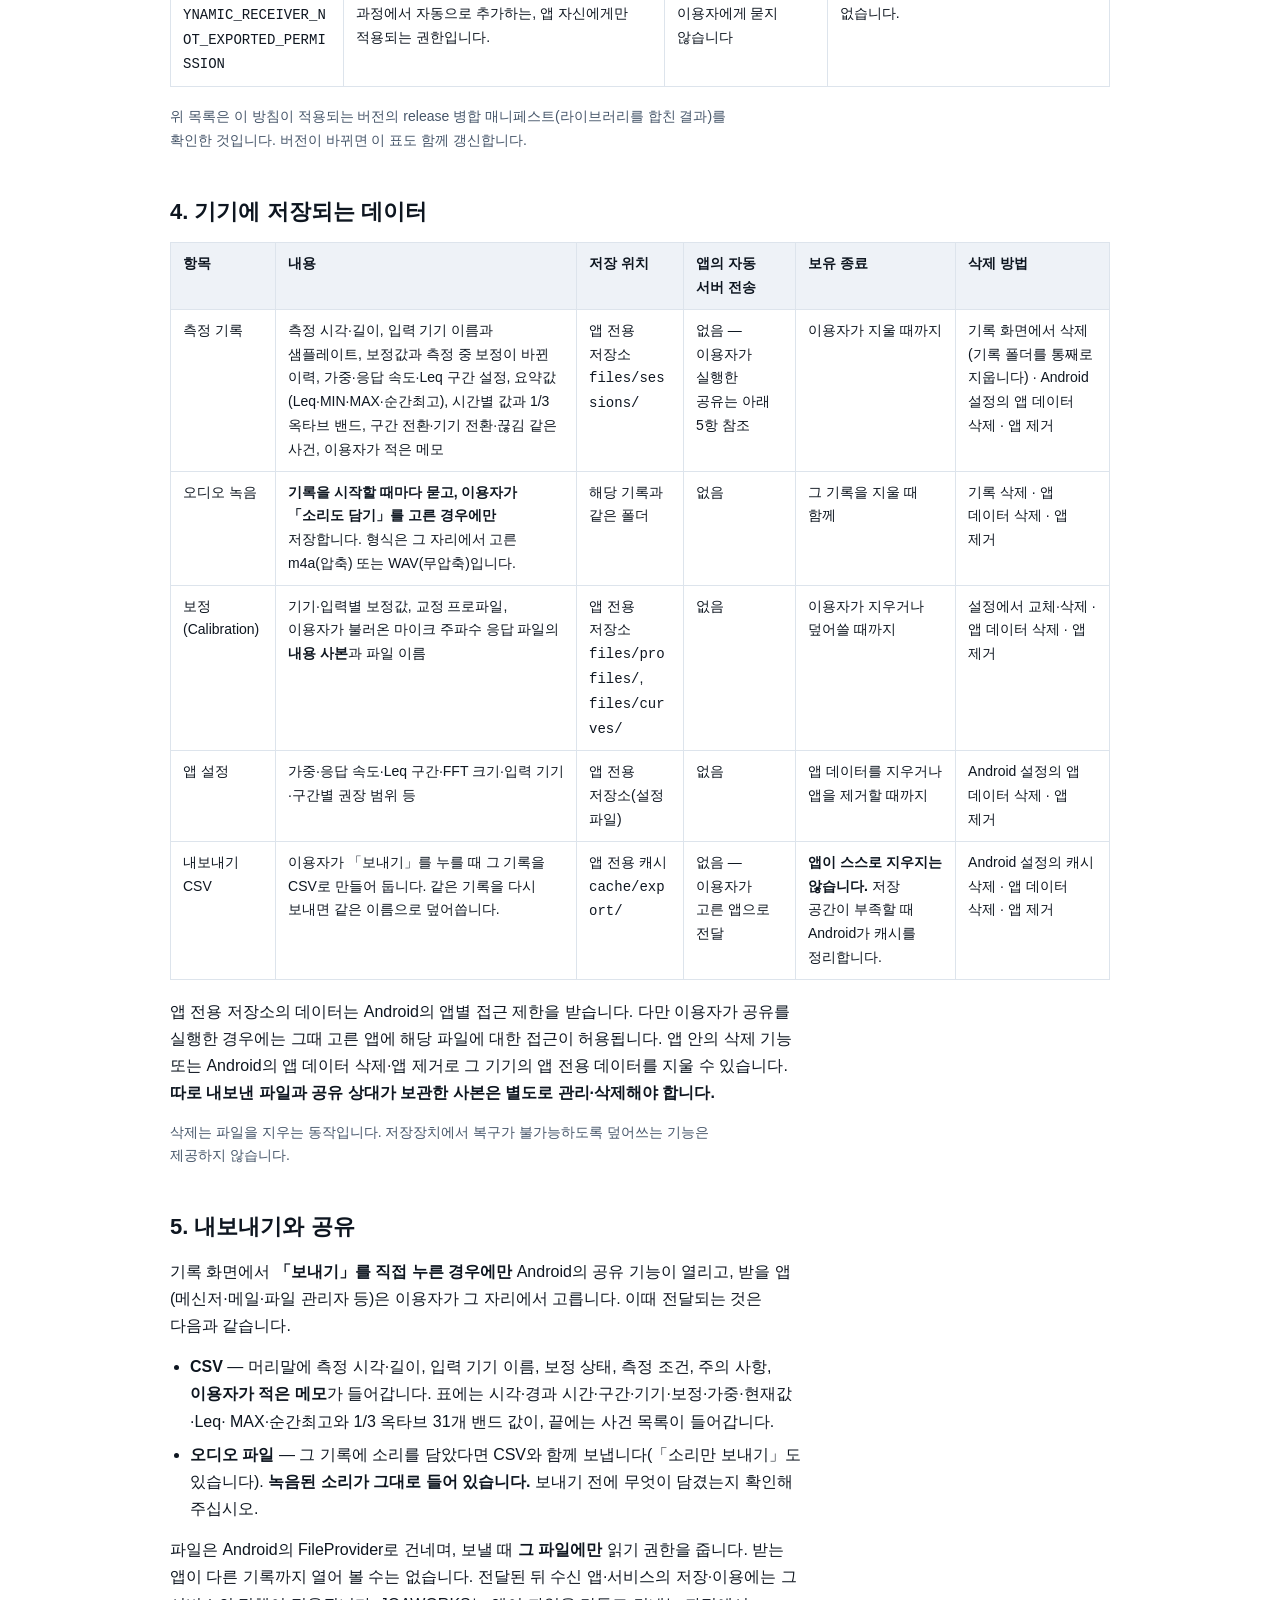
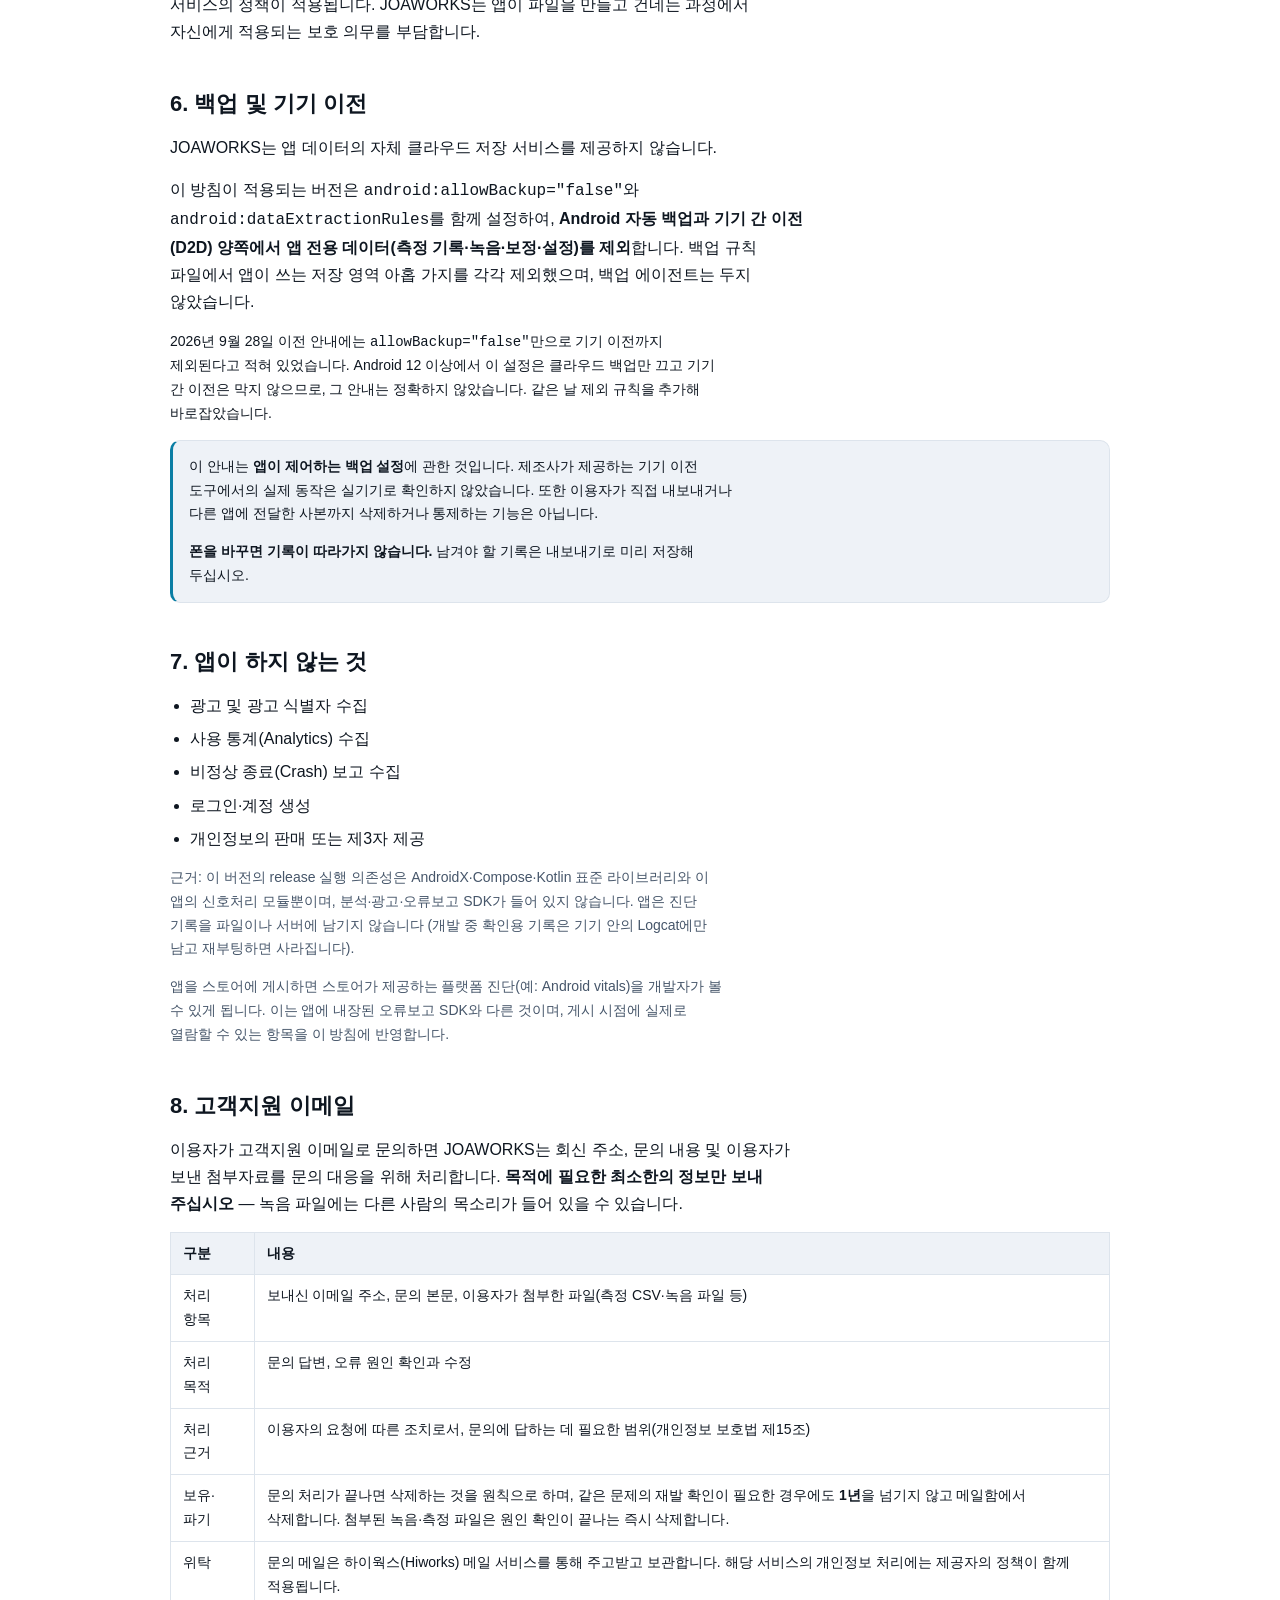
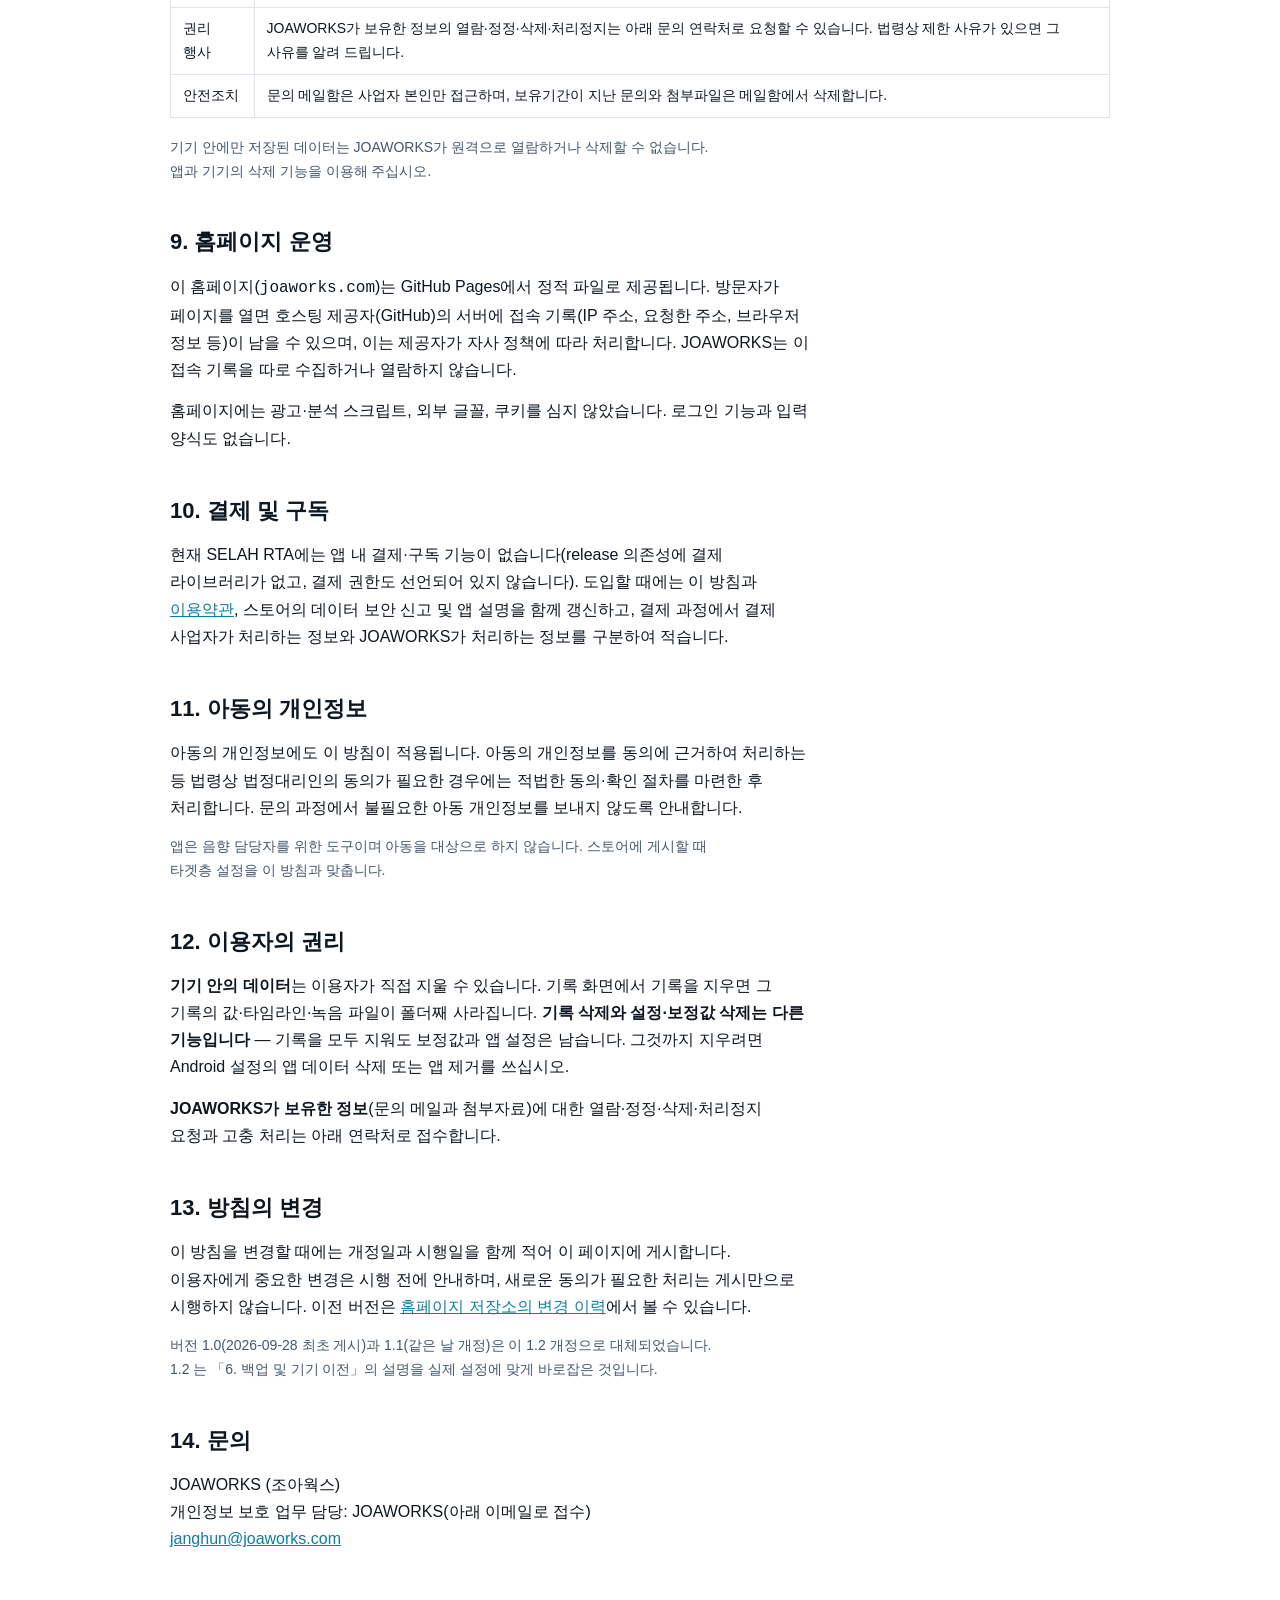
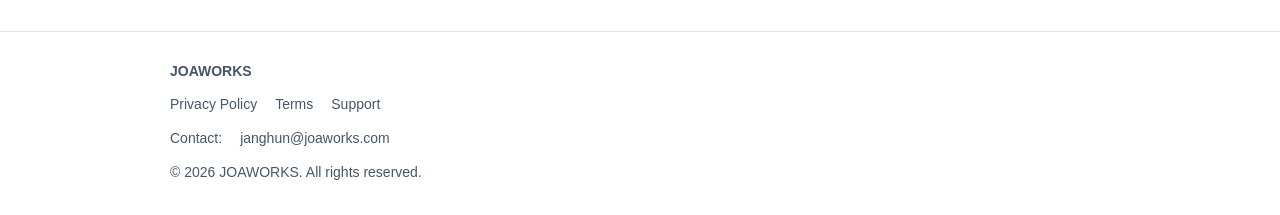
==== commit f573edf6: "fix: 백업 안내를 실제 설정에 맞게 바로잡는다 (1.2) 방침 6장이 `allowBackup="false"` 만으로 기기 이전까지 제외된다고 적고 있었다. Android 12 " ====
--- a/privacy/index.html
+++ b/privacy/index.html
@@ -6,7 +6,7 @@
 <title>개인정보처리방침 | JOAWORKS</title>
 <meta name="description" content="JOAWORKS 개인정보처리방침. SELAH RTA는 측정과 녹음을 기기에서 처리하며 JOAWORKS 서버로 자동 전송하지 않습니다. 고객지원 이메일과 홈페이지 운영의 처리도 함께 안내합니다.">
 <link rel="canonical" href="https://joaworks.com/privacy/">
-<link rel="stylesheet" href="../assets/css/site.css?v=20260928b">
+<link rel="stylesheet" href="../assets/css/site.css?v=20260928c">
 </head>
 <body>
 
@@ -28,7 +28,7 @@
     <h1>개인정보처리방침</h1>
     <p class="updated">
       적용 대상: SELAH RTA (Android) · 고객지원 이메일 · joaworks.com 홈페이지<br>
-      개정일 2026-09-28 · 시행일 2026-09-28 · 버전 1.1
+      개정일 2026-09-28 · 시행일 2026-09-28 · 버전 1.2
     </p>
 
     <div class="note">
@@ -215,10 +215,18 @@
       JOAWORKS는 앱 데이터의 자체 클라우드 저장 서비스를 제공하지 않습니다.
     </p>
     <p>
-      이 방침이 적용되는 버전은 <code>android:allowBackup="false"</code>로
-      설정되어 있어, <strong>Android 자동 백업과 기기 이전에서 앱 전용
-      데이터(측정 기록·녹음·보정·설정)를 제외</strong>합니다. 별도의 백업 규칙
-      파일이나 백업 에이전트는 두지 않았습니다.
+      이 방침이 적용되는 버전은 <code>android:allowBackup="false"</code>와
+      <code>android:dataExtractionRules</code>를 함께 설정하여,
+      <strong>Android 자동 백업과 기기 간 이전(D2D) 양쪽에서 앱 전용
+      데이터(측정 기록·녹음·보정·설정)를 제외</strong>합니다. 백업 규칙
+      파일에서 앱이 쓰는 저장 영역 아홉 가지를 각각 제외했으며, 백업
+      에이전트는 두지 않았습니다.
+    </p>
+    <p class="small">
+      2026년 9월 28일 이전 안내에는 <code>allowBackup="false"</code>만으로
+      기기 이전까지 제외된다고 적혀 있었습니다. Android 12 이상에서 이
+      설정은 클라우드 백업만 끄고 기기 간 이전은 막지 않으므로, 그 안내는
+      정확하지 않았습니다. 같은 날 제외 규칙을 추가해 바로잡았습니다.
     </p>
     <div class="note">
       <p class="small">
@@ -361,7 +369,9 @@
       볼 수 있습니다.
     </p>
     <p class="small muted">
-      버전 1.0(2026-09-28 최초 게시)은 이 1.1 개정으로 대체되었습니다.
+      버전 1.0(2026-09-28 최초 게시)과 1.1(같은 날 개정)은 이 1.2 개정으로
+      대체되었습니다. 1.2 는 「6. 백업 및 기기 이전」의 설명을 실제 설정에
+      맞게 바로잡은 것입니다.
     </p>
 
     <h2 id="contact">14. 문의</h2>
--- a/assets/css/site.css
+++ b/assets/css/site.css
@@ -114,6 +114,26 @@
   text-wrap: balance;
 }
 
+/*
+ * 로고를 글자 대신 쓰는 h1.
+ *
+ * 폭이 아니라 **높이**로 잡는다 — 로고는 가로로 긴 그림이라 폭으로
+ * 잡으면 좁은 화면에서 글자가 실낱처럼 가늘어진다. 아래 한 줄
+ * (IDEAS FOR A BETTER TOMORROW)이 로고 높이의 1/8 이라, 이만큼은
+ * 있어야 글자로 읽힌다. 폰에서는 화면 폭에 막히게 둔다.
+ */
+/* `.hero h1` 보다 세야 그 글자용 여백·행간을 덮는다. */
+.hero h1.hero-logo {
+  margin: 0 0 18px;
+  line-height: 0;
+}
+
+.hero h1.hero-logo img {
+  height: clamp(52px, 11vw, 84px);
+  width: auto;
+  max-width: 100%;
+}
+
 .hero p.lead {
   font-size: clamp(16px, 2.6vw, 19px);
   color: var(--text-2);
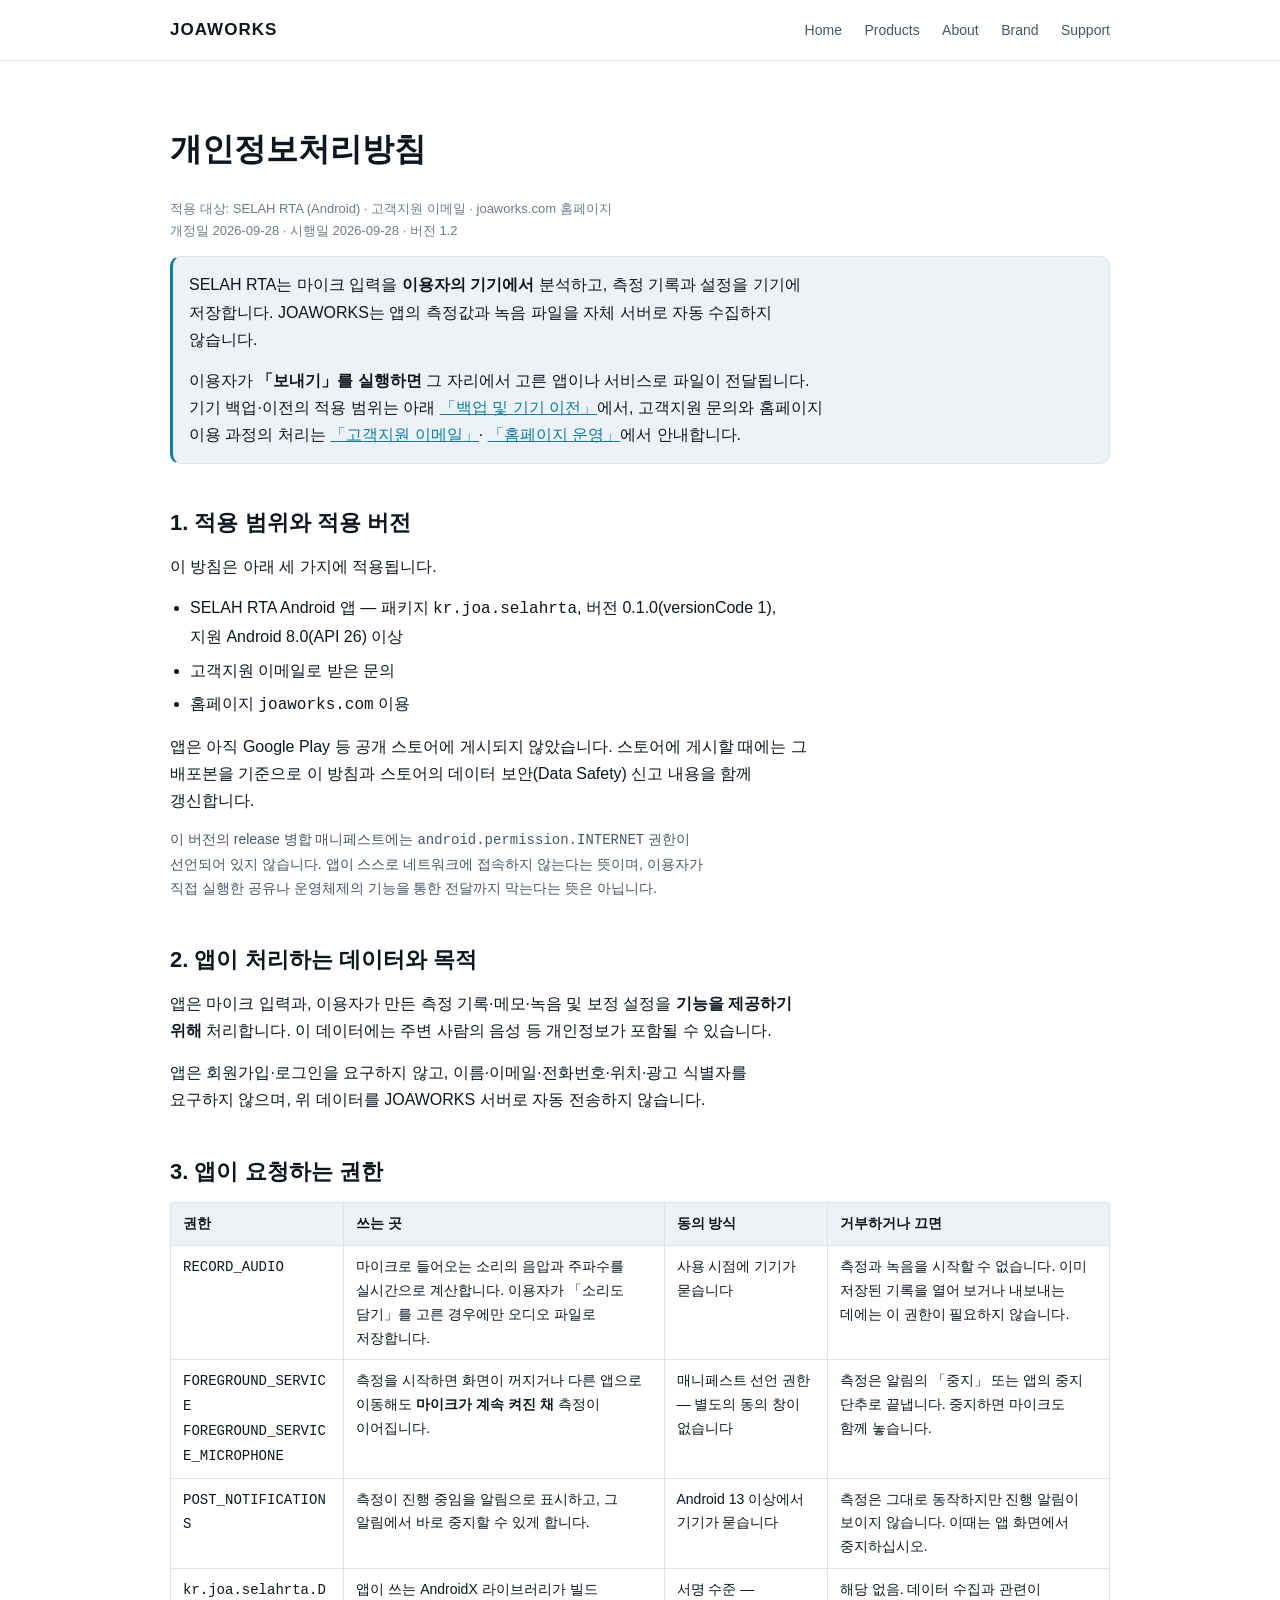
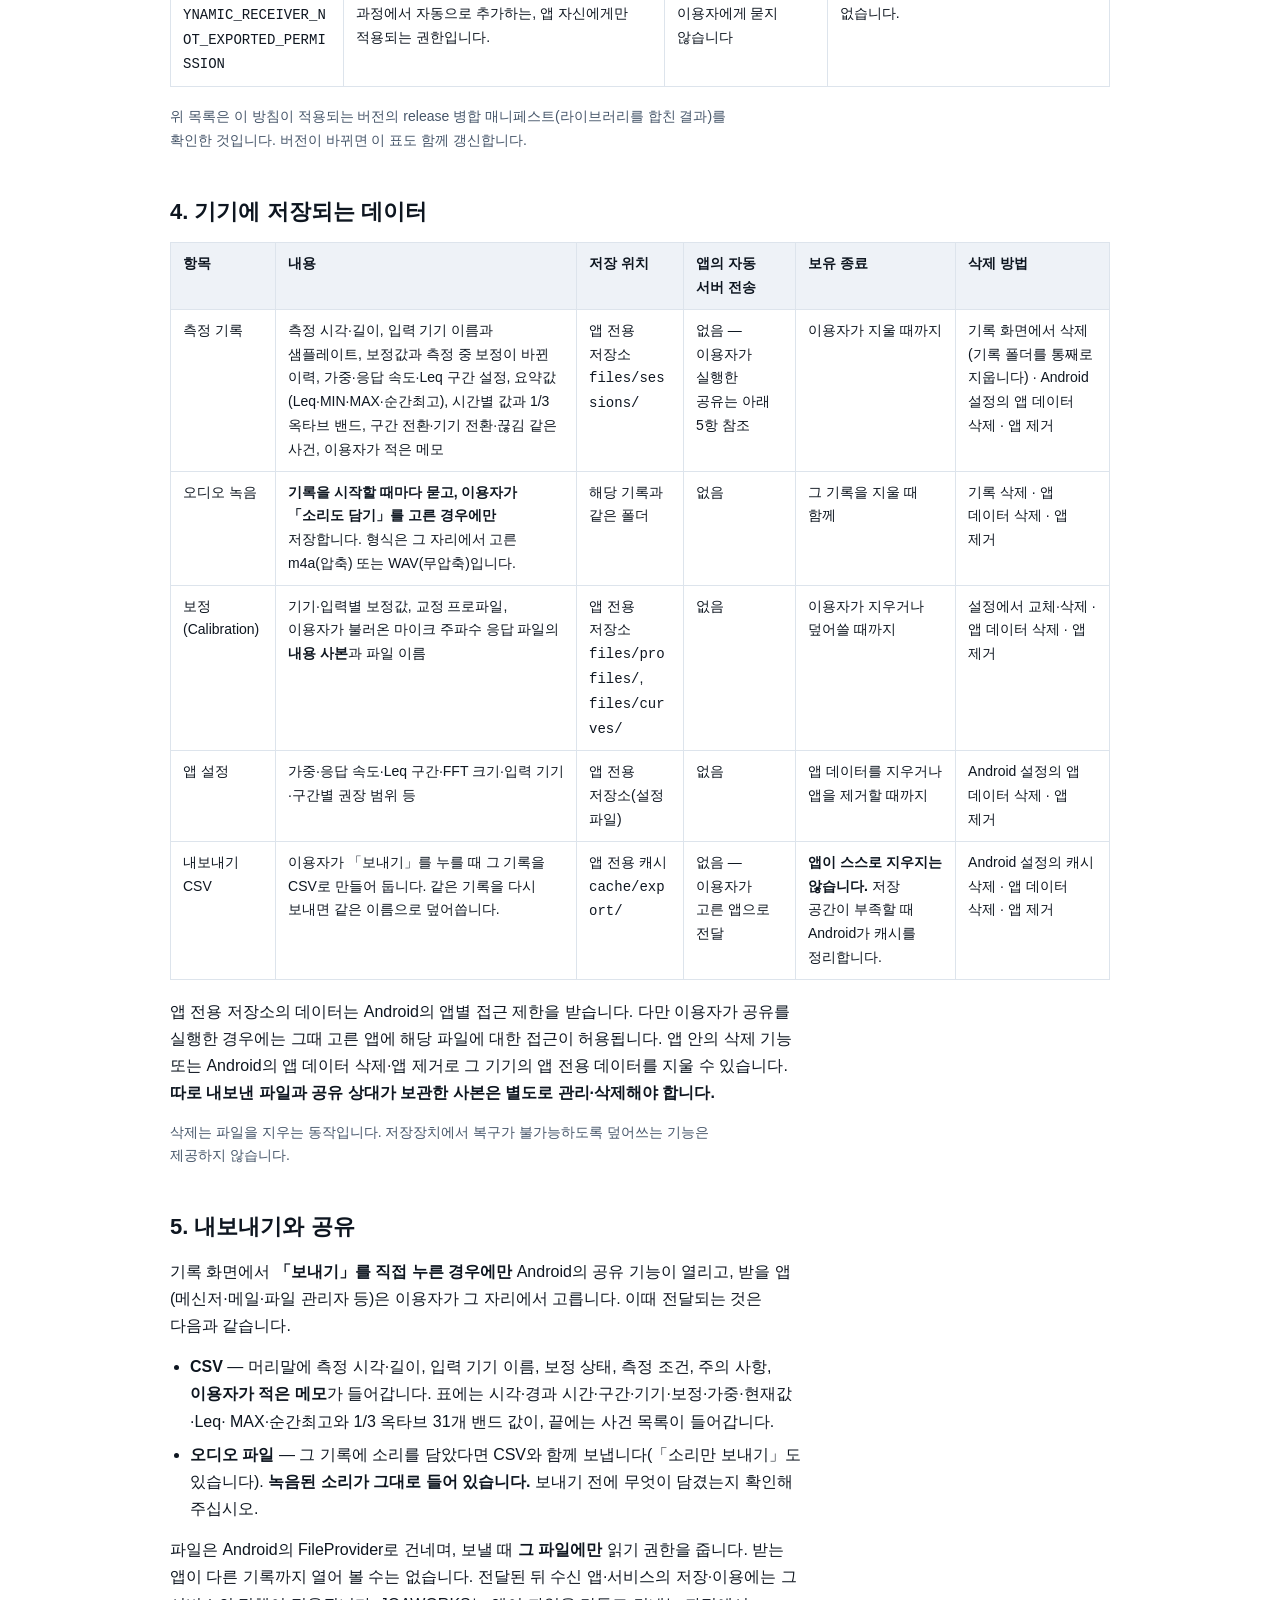
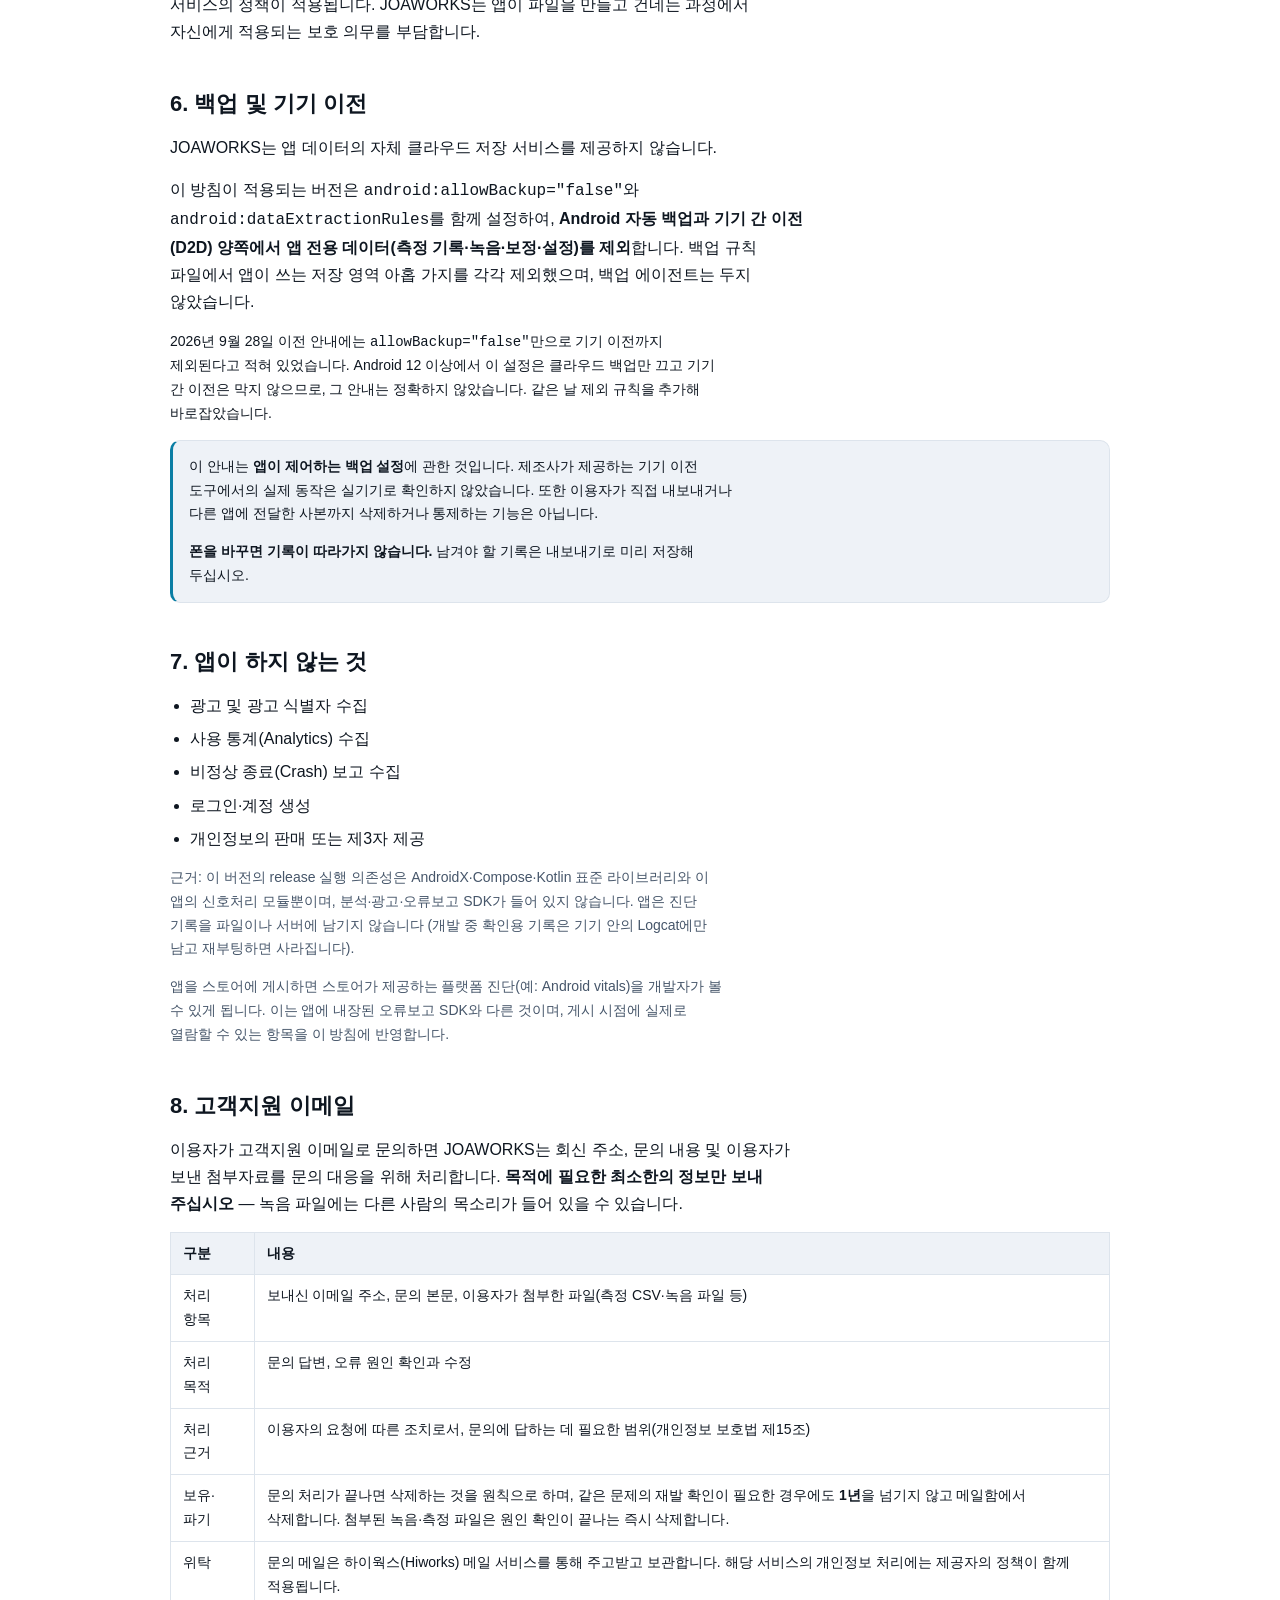
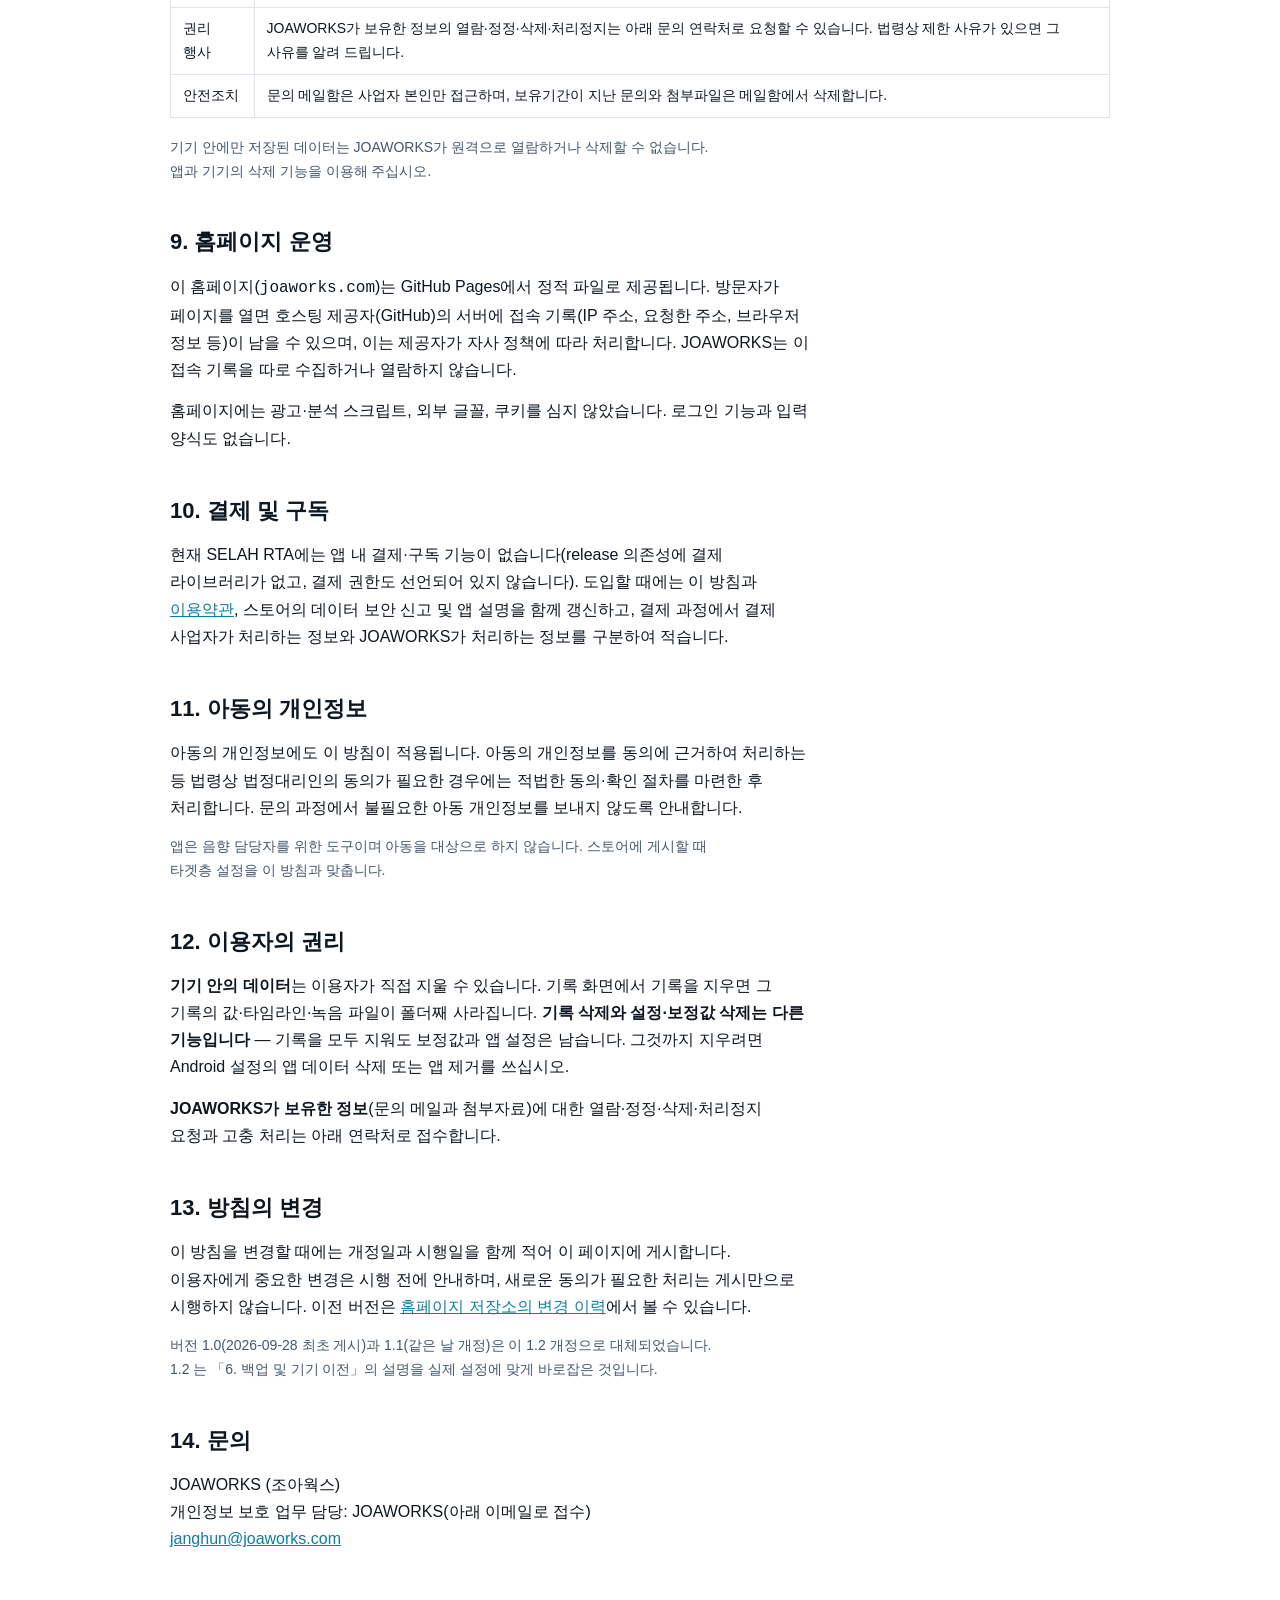
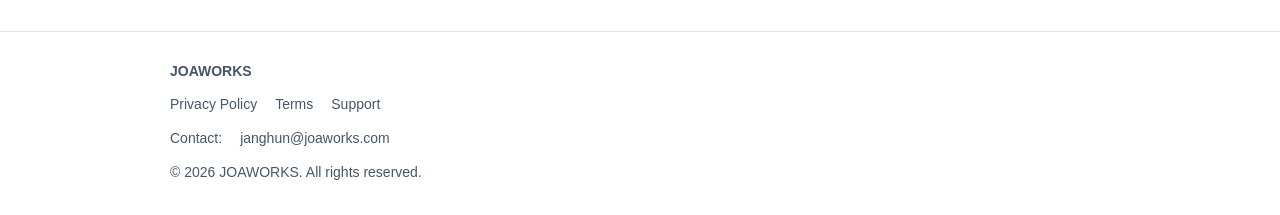
==== commit 027b3e31: "feat: 브랜드 스토리를 홈페이지에 싣는다 받은 브랜드 문서(JOAWORKS 기독교적 로고 / 브랜드 스토리)를 반영한다. 문서 8장의 권장 구성을 그대로 따랐다.  - **회사" ====
--- a/privacy/index.html
+++ b/privacy/index.html
@@ -6,7 +6,7 @@
 <title>개인정보처리방침 | JOAWORKS</title>
 <meta name="description" content="JOAWORKS 개인정보처리방침. SELAH RTA는 측정과 녹음을 기기에서 처리하며 JOAWORKS 서버로 자동 전송하지 않습니다. 고객지원 이메일과 홈페이지 운영의 처리도 함께 안내합니다.">
 <link rel="canonical" href="https://joaworks.com/privacy/">
-<link rel="stylesheet" href="../assets/css/site.css?v=20260928c">
+<link rel="stylesheet" href="../assets/css/site.css?v=20260929a">
 </head>
 <body>
 
@@ -17,6 +17,7 @@
       <a href="../">Home</a>
       <a href="../selah-rta/">Products</a>
       <a href="../#about">About</a>
+      <a href="../#brand">Brand</a>
       <a href="../support/">Support</a>
     </nav>
   </div>
--- a/assets/css/site.css
+++ b/assets/css/site.css
@@ -58,6 +58,16 @@
 
 /* ── 머리 ───────────────────────────────────────── */
 
+/*
+  앵커로 뛸 때 **고정 머리말이 첫 줄을 덮지 않게** 한다.
+
+  머리말은 `position: sticky` 라 늘 위에 떠 있다. `#about` 이나 `#brand`
+  로 뛰면 그 제목이 머리말 뒤로 들어가, 읽으려던 첫 줄이 가려진다.
+
+  머리말 높이(60px)에 숨 쉴 틈을 더해 잡는다.
+*/
+section[id] { scroll-margin-top: 76px; }
+
 header.site {
   border-bottom: 1px solid var(--line);
   background: var(--bg);
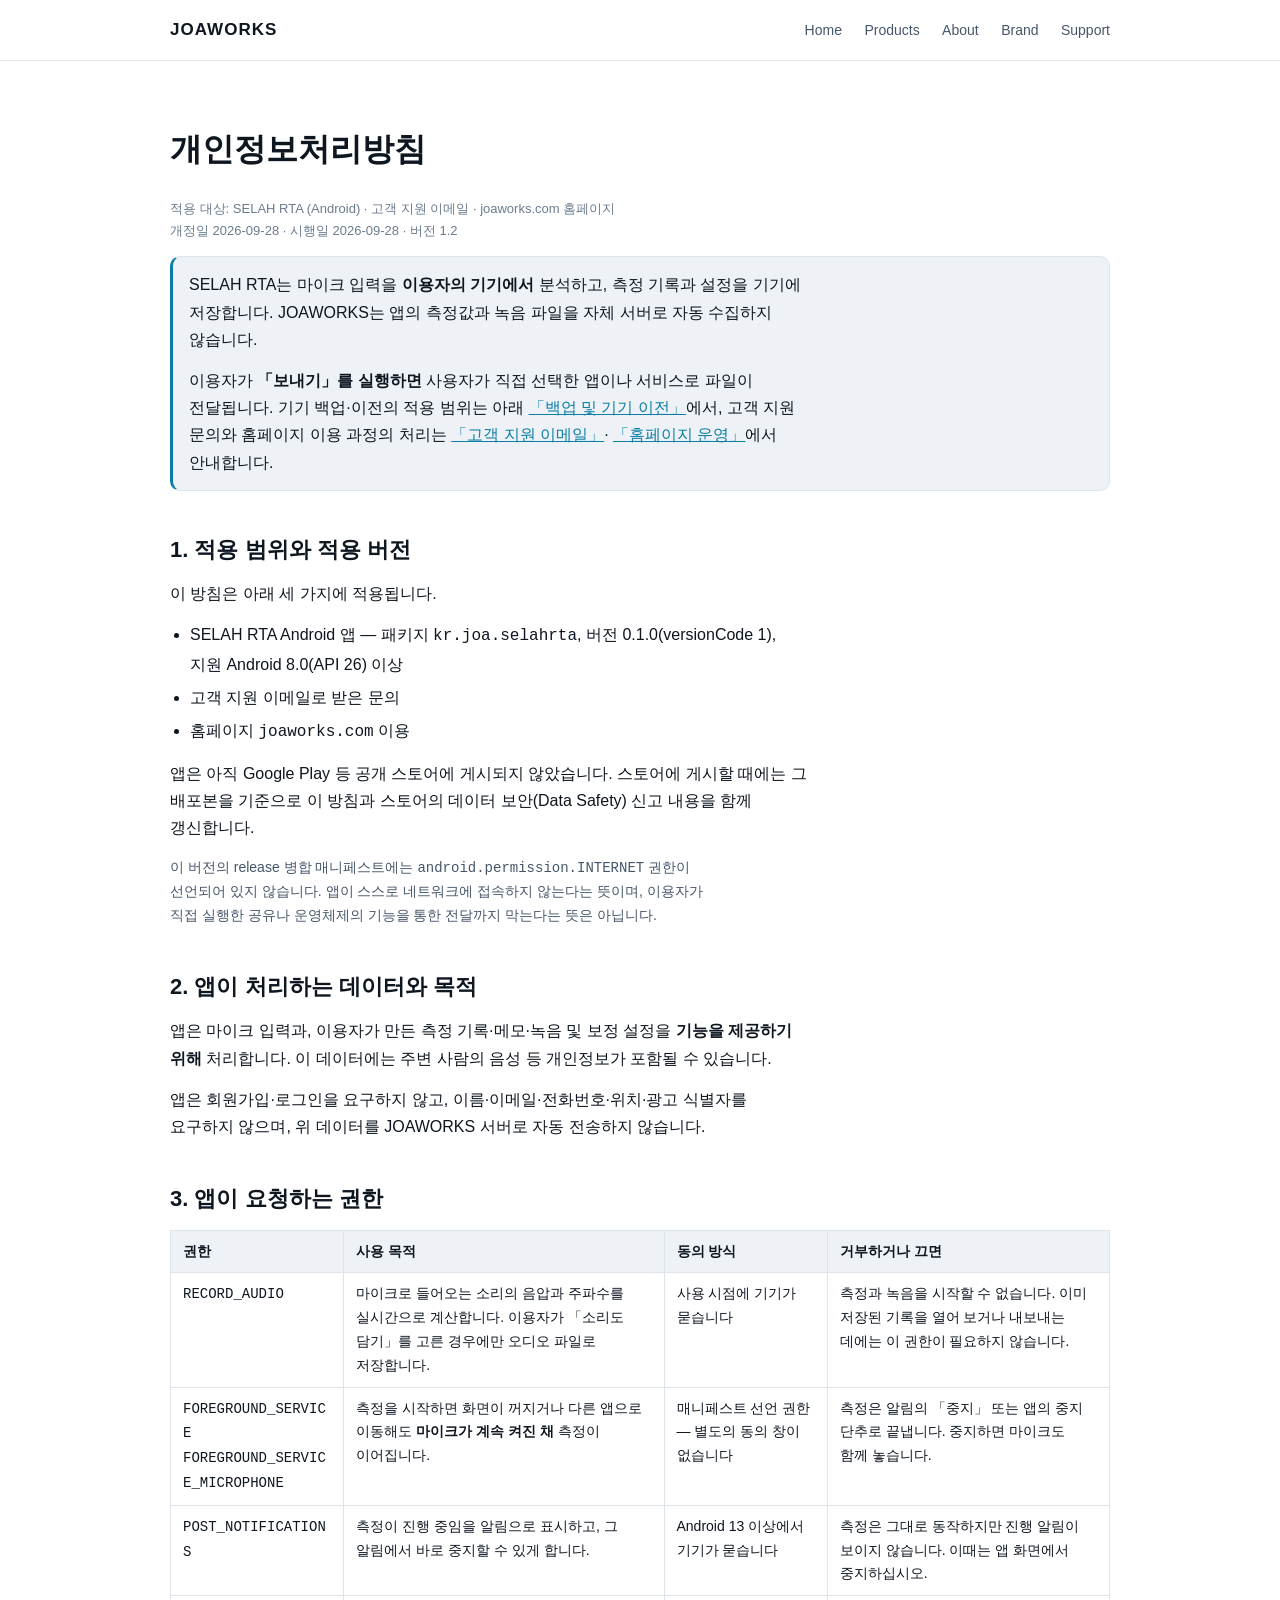
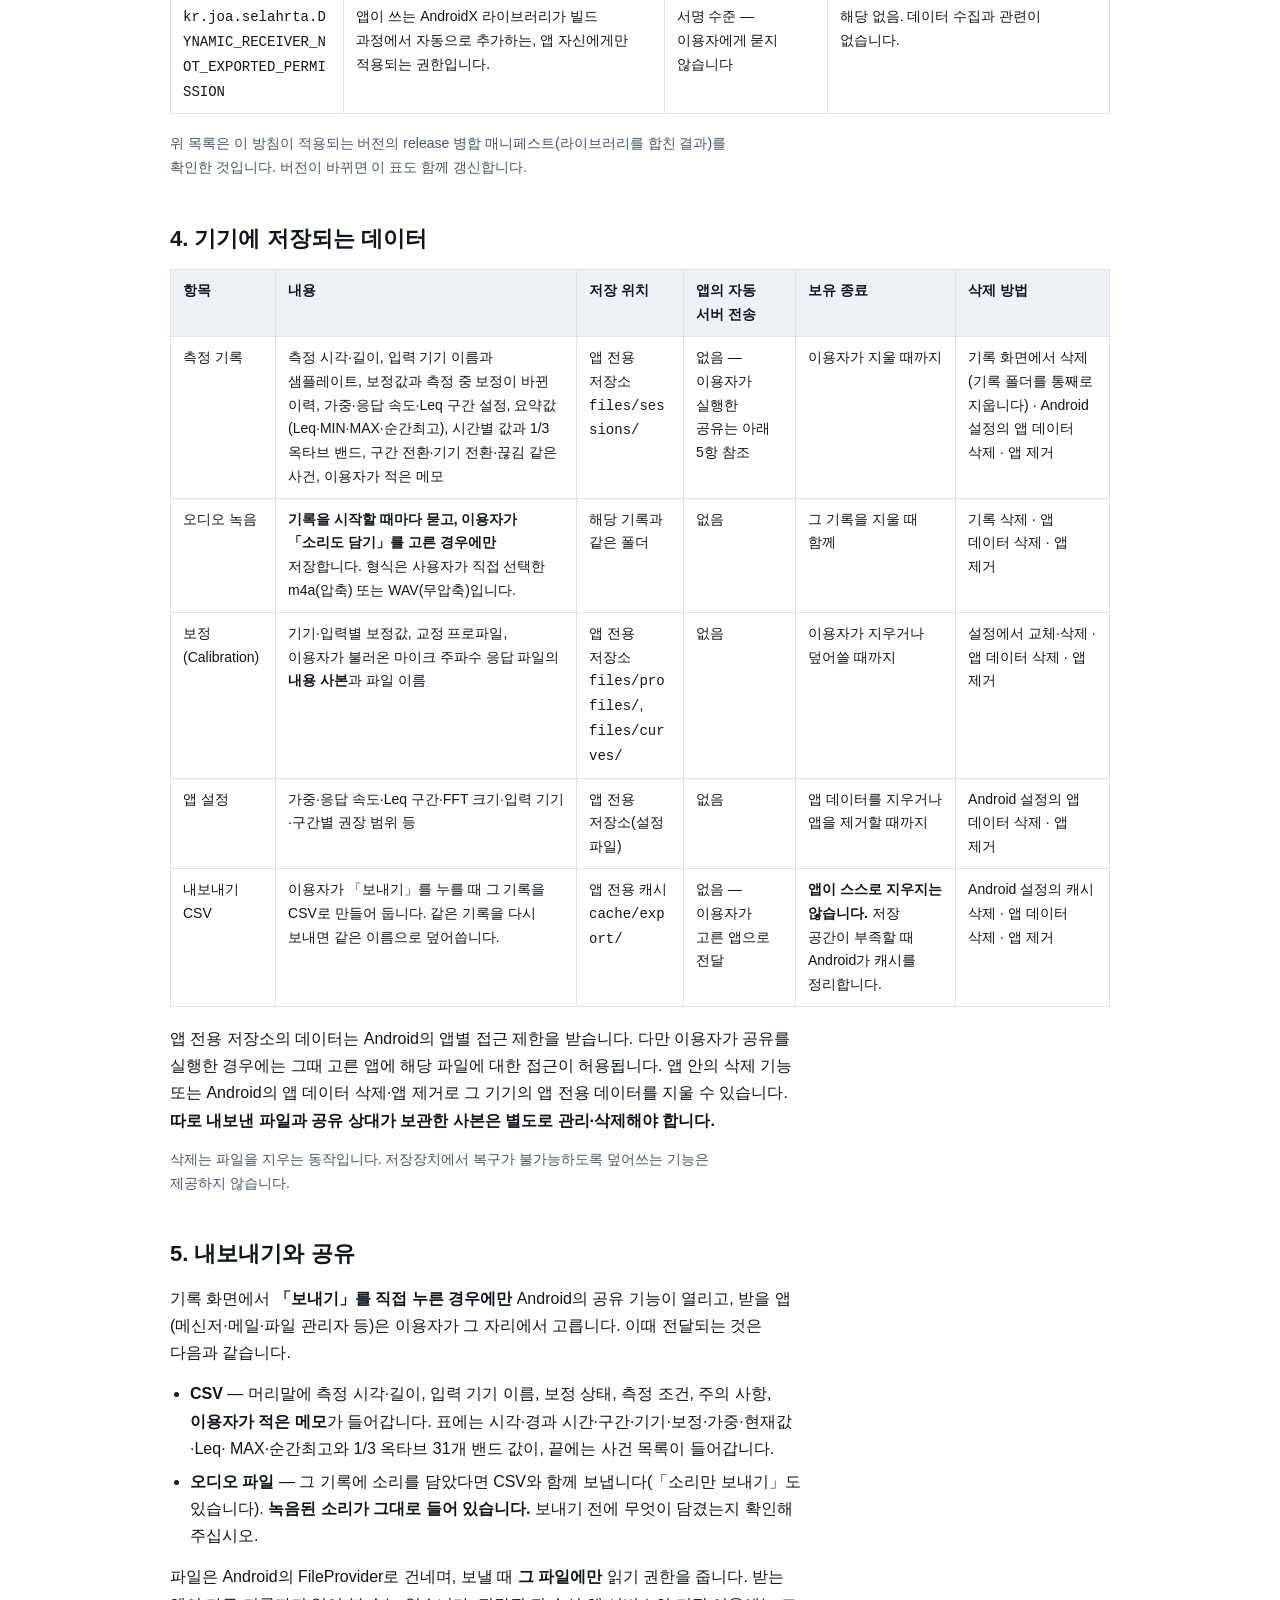
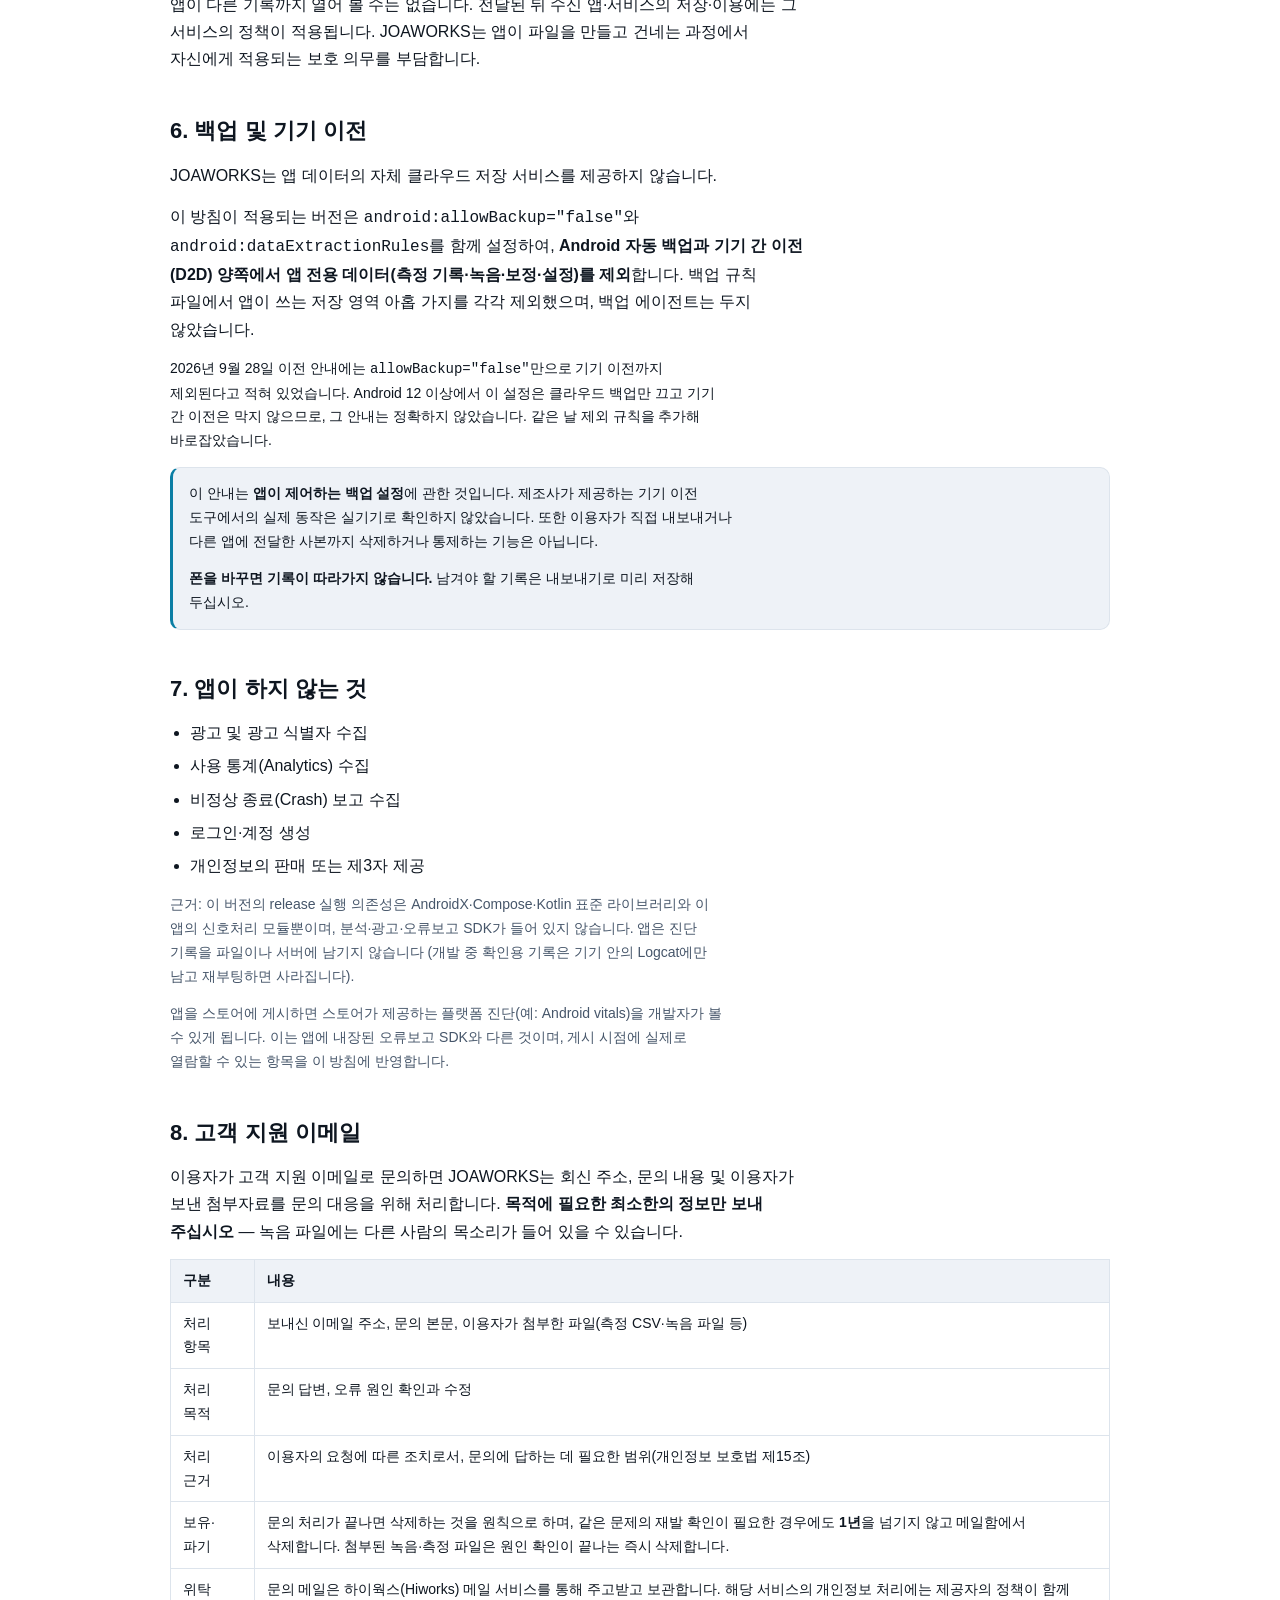
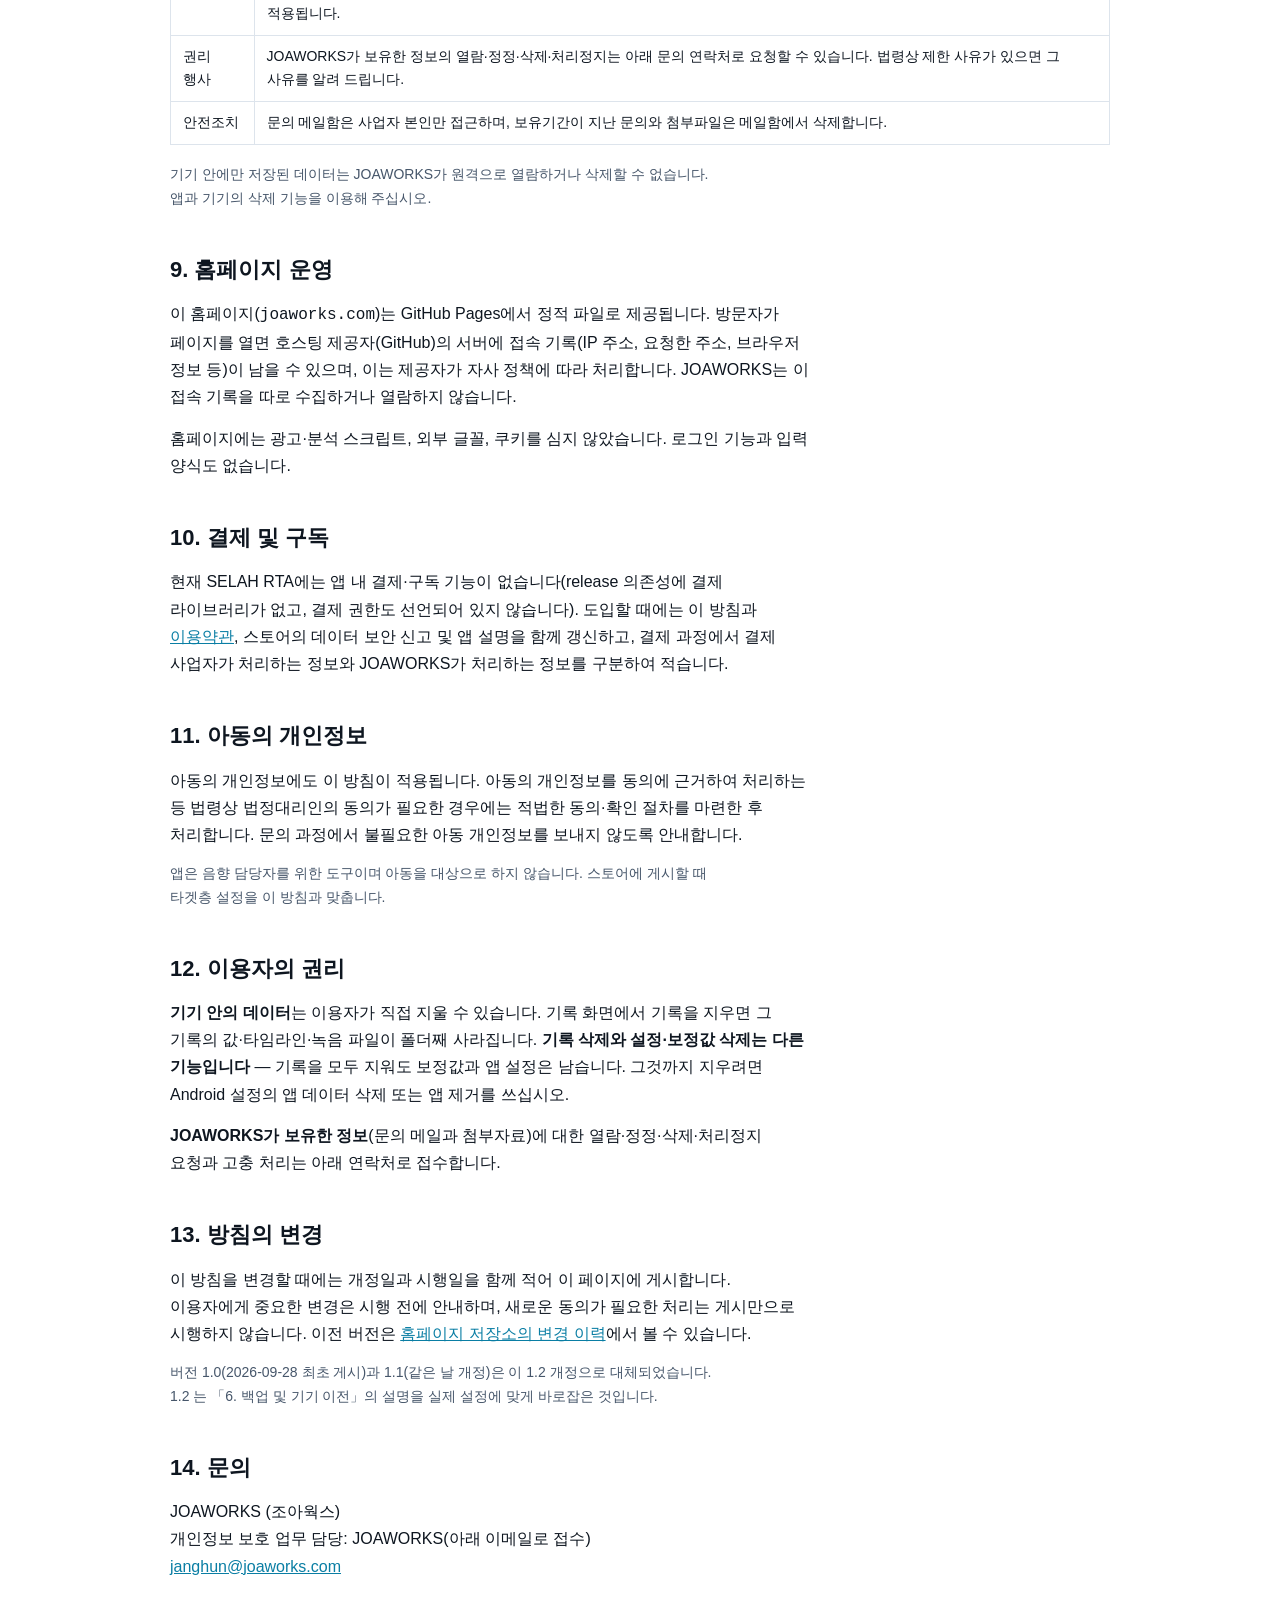
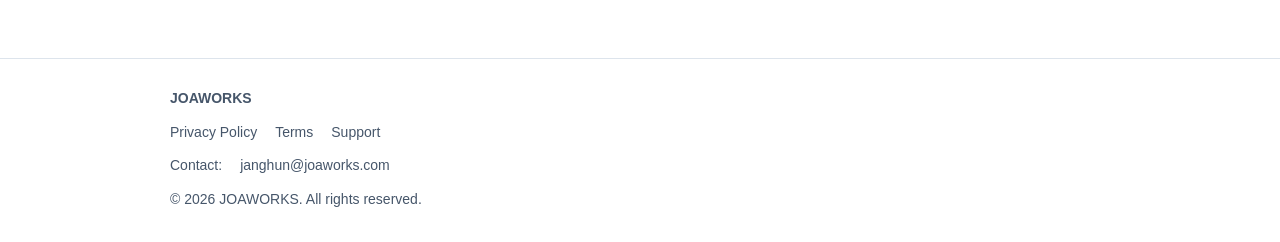
==== commit 8263dfba: "feat: 고해상도 로고를 적용하고 전체 문장을 다듬는다 받은 지시서(JOAWORKS 홈페이지 문장교정 및 고해상도 로고 적용)를 반영한다.  ## 고해상도 로고  `assets/" ====
--- a/privacy/index.html
+++ b/privacy/index.html
@@ -4,9 +4,9 @@
 <meta charset="utf-8">
 <meta name="viewport" content="width=device-width, initial-scale=1">
 <title>개인정보처리방침 | JOAWORKS</title>
-<meta name="description" content="JOAWORKS 개인정보처리방침. SELAH RTA는 측정과 녹음을 기기에서 처리하며 JOAWORKS 서버로 자동 전송하지 않습니다. 고객지원 이메일과 홈페이지 운영의 처리도 함께 안내합니다.">
+<meta name="description" content="JOAWORKS 개인정보처리방침. SELAH RTA는 측정과 녹음을 기기에서 처리하며 JOAWORKS 서버로 자동 전송하지 않습니다. 고객 지원 이메일과 홈페이지 운영의 처리도 함께 안내합니다.">
 <link rel="canonical" href="https://joaworks.com/privacy/">
-<link rel="stylesheet" href="../assets/css/site.css?v=20260929a">
+<link rel="stylesheet" href="../assets/css/site.css?v=20260929b">
 </head>
 <body>
 
@@ -28,7 +28,7 @@
 
     <h1>개인정보처리방침</h1>
     <p class="updated">
-      적용 대상: SELAH RTA (Android) · 고객지원 이메일 · joaworks.com 홈페이지<br>
+      적용 대상: SELAH RTA (Android) · 고객 지원 이메일 · joaworks.com 홈페이지<br>
       개정일 2026-09-28 · 시행일 2026-09-28 · 버전 1.2
     </p>
 
@@ -39,10 +39,10 @@
         파일을 자체 서버로 자동 수집하지 않습니다.
       </p>
       <p>
-        이용자가 <strong>「보내기」를 실행하면</strong> 그 자리에서 고른 앱이나
+        이용자가 <strong>「보내기」를 실행하면</strong> 사용자가 직접 선택한 앱이나
         서비스로 파일이 전달됩니다. 기기 백업·이전의 적용 범위는 아래
-        <a href="#backup">「백업 및 기기 이전」</a>에서, 고객지원 문의와 홈페이지
-        이용 과정의 처리는 <a href="#support">「고객지원 이메일」</a>·
+        <a href="#backup">「백업 및 기기 이전」</a>에서, 고객 지원 문의와 홈페이지
+        이용 과정의 처리는 <a href="#support">「고객 지원 이메일」</a>·
         <a href="#website">「홈페이지 운영」</a>에서 안내합니다.
       </p>
     </div>
@@ -52,7 +52,7 @@
     <ul>
       <li>SELAH RTA Android 앱 — 패키지 <code>kr.joa.selahrta</code>, 버전
         0.1.0(versionCode 1), 지원 Android 8.0(API 26) 이상</li>
-      <li>고객지원 이메일로 받은 문의</li>
+      <li>고객 지원 이메일로 받은 문의</li>
       <li>홈페이지 <code>joaworks.com</code> 이용</li>
     </ul>
     <p>
@@ -84,30 +84,30 @@
     <div class="table-scroll">
       <table>
         <thead>
-          <tr><th>권한</th><th>쓰는 곳</th><th>동의 방식</th><th>거부하거나 끄면</th></tr>
+          <tr><th>권한</th><th>사용 목적</th><th>동의 방식</th><th>거부하거나 끄면</th></tr>
         </thead>
         <tbody>
           <tr>
             <td data-label="권한"><code>RECORD_AUDIO</code></td>
-            <td data-label="쓰는 곳">마이크로 들어오는 소리의 음압과 주파수를 실시간으로 계산합니다. 이용자가 「소리도 담기」를 고른 경우에만 오디오 파일로 저장합니다.</td>
+            <td data-label="사용 목적">마이크로 들어오는 소리의 음압과 주파수를 실시간으로 계산합니다. 이용자가 「소리도 담기」를 고른 경우에만 오디오 파일로 저장합니다.</td>
             <td data-label="동의 방식">사용 시점에 기기가 묻습니다</td>
             <td data-label="거부하거나 끄면">측정과 녹음을 시작할 수 없습니다. 이미 저장된 기록을 열어 보거나 내보내는 데에는 이 권한이 필요하지 않습니다.</td>
           </tr>
           <tr>
             <td data-label="권한"><code>FOREGROUND_SERVICE</code><br><code>FOREGROUND_SERVICE_MICROPHONE</code></td>
-            <td data-label="쓰는 곳">측정을 시작하면 화면이 꺼지거나 다른 앱으로 이동해도 <strong>마이크가 계속 켜진 채</strong> 측정이 이어집니다.</td>
+            <td data-label="사용 목적">측정을 시작하면 화면이 꺼지거나 다른 앱으로 이동해도 <strong>마이크가 계속 켜진 채</strong> 측정이 이어집니다.</td>
             <td data-label="동의 방식">매니페스트 선언 권한 — 별도의 동의 창이 없습니다</td>
             <td data-label="거부하거나 끄면">측정은 알림의 「중지」 또는 앱의 중지 단추로 끝냅니다. 중지하면 마이크도 함께 놓습니다.</td>
           </tr>
           <tr>
             <td data-label="권한"><code>POST_NOTIFICATIONS</code></td>
-            <td data-label="쓰는 곳">측정이 진행 중임을 알림으로 표시하고, 그 알림에서 바로 중지할 수 있게 합니다.</td>
+            <td data-label="사용 목적">측정이 진행 중임을 알림으로 표시하고, 그 알림에서 바로 중지할 수 있게 합니다.</td>
             <td data-label="동의 방식">Android 13 이상에서 기기가 묻습니다</td>
             <td data-label="거부하거나 끄면">측정은 그대로 동작하지만 진행 알림이 보이지 않습니다. 이때는 앱 화면에서 중지하십시오.</td>
           </tr>
           <tr>
             <td data-label="권한"><code>kr.joa.selahrta.DYNAMIC_RECEIVER_NOT_EXPORTED_PERMISSION</code></td>
-            <td data-label="쓰는 곳">앱이 쓰는 AndroidX 라이브러리가 빌드 과정에서 자동으로 추가하는, 앱 자신에게만 적용되는 권한입니다.</td>
+            <td data-label="사용 목적">앱이 쓰는 AndroidX 라이브러리가 빌드 과정에서 자동으로 추가하는, 앱 자신에게만 적용되는 권한입니다.</td>
             <td data-label="동의 방식">서명 수준 — 이용자에게 묻지 않습니다</td>
             <td data-label="거부하거나 끄면">해당 없음. 데이터 수집과 관련이 없습니다.</td>
           </tr>
@@ -141,7 +141,7 @@
           </tr>
           <tr>
             <td data-label="항목">오디오 녹음</td>
-            <td data-label="내용"><strong>기록을 시작할 때마다 묻고, 이용자가 「소리도 담기」를 고른 경우에만</strong> 저장합니다. 형식은 그 자리에서 고른 m4a(압축) 또는 WAV(무압축)입니다.</td>
+            <td data-label="내용"><strong>기록을 시작할 때마다 묻고, 이용자가 「소리도 담기」를 고른 경우에만</strong> 저장합니다. 형식은 사용자가 직접 선택한 m4a(압축) 또는 WAV(무압축)입니다.</td>
             <td data-label="저장 위치">해당 기록과 같은 폴더</td>
             <td data-label="앱의 자동 서버 전송">없음</td>
             <td data-label="보유 종료">그 기록을 지울 때 함께</td>
@@ -263,9 +263,9 @@
       반영합니다.
     </p>
 
-    <h2 id="support">8. 고객지원 이메일</h2>
-    <p>
-      이용자가 고객지원 이메일로 문의하면 JOAWORKS는 회신 주소, 문의 내용 및
+    <h2 id="support">8. 고객 지원 이메일</h2>
+    <p>
+      이용자가 고객 지원 이메일로 문의하면 JOAWORKS는 회신 주소, 문의 내용 및
       이용자가 보낸 첨부자료를 문의 대응을 위해 처리합니다.
       <strong>목적에 필요한 최소한의 정보만 보내 주십시오</strong> — 녹음
       파일에는 다른 사람의 목소리가 들어 있을 수 있습니다.
--- a/assets/css/site.css
+++ b/assets/css/site.css
@@ -138,10 +138,29 @@
   line-height: 0;
 }
 
+/*
+  **폭으로 잡고 높이는 따라오게 한다.** 높이를 고정하면 판마다 여백이
+  달라 로고가 서로 다른 크기로 보인다.
+*/
 .hero h1.hero-logo img {
-  height: clamp(52px, 11vw, 84px);
-  width: auto;
-  max-width: 100%;
+  width: 100%;
+  height: auto;
+  object-fit: contain;
+  /* 어두운 바탕용 판 — 여백 없이 로고만 들어 있다. */
+  max-width: 680px;
+}
+
+/*
+  **밝은 바탕에는 고해상도 원본을 쓴다**(2073×758).
+
+  그 원본은 로고 둘레에 여백이 있어, 내용이 가로의 **81.9%** 다(실측:
+  내용 1697px / 전체 2073px). 같은 `max-width` 를 주면 로고가 어두운 쪽보다
+  작아 보이므로 그만큼 넓게 잡는다 — 680 ÷ 0.819 ≈ 830.
+
+  **이미지는 손대지 않는다.** 여백을 잘라 내면 받은 원본이 아니게 된다.
+*/
+@media (prefers-color-scheme: light) {
+  .hero h1.hero-logo img { max-width: 830px; }
 }
 
 .hero p.lead {
@@ -158,6 +177,34 @@
 }
 
 h3 { font-size: 17px; margin: 24px 0 8px; }
+
+/*
+  **되풀이되는 여백은 규칙으로 둔다**(지시서 12장).
+
+  인라인 `style` 로 여백을 주면 같은 단계의 제목·덩어리가 자리마다 다른
+  간격을 갖게 되고, 그 어긋남은 고칠 자리가 흩어져 있어 잘 안 고쳐진다.
+*/
+.grid, .card { margin-top: 18px; }
+.card > :first-child { margin-top: 0; }
+.card > :last-child { margin-bottom: 0; }
+
+/* 장을 닫는 덩어리 — 본문에서 한 칸 더 떨어뜨린다. */
+.closing { margin-top: 22px; text-align: center; }
+.closing > p { margin: 0; max-width: none; }
+.closing > p + p { margin-top: 6px; }
+
+/*
+  브랜드 장의 로고. 히어로와 같은 판을 쓰되 조금 작게 둔다.
+  여백이 있는 원본이라 밝은 쪽에서 더 넓게 잡는 것도 같다.
+*/
+.brand-mark { margin: 18px 0; max-width: none; }
+.brand-mark img { width: 100%; height: auto; max-width: 520px; display: block; }
+@media (prefers-color-scheme: light) {
+  .brand-mark img { max-width: 635px; }
+}
+
+/* 제품 카드의 이름 — 본문 h3 보다 크게. */
+.card-title { font-size: 20px; }
 
 p { margin: 0 0 14px; max-width: 72ch; }
 
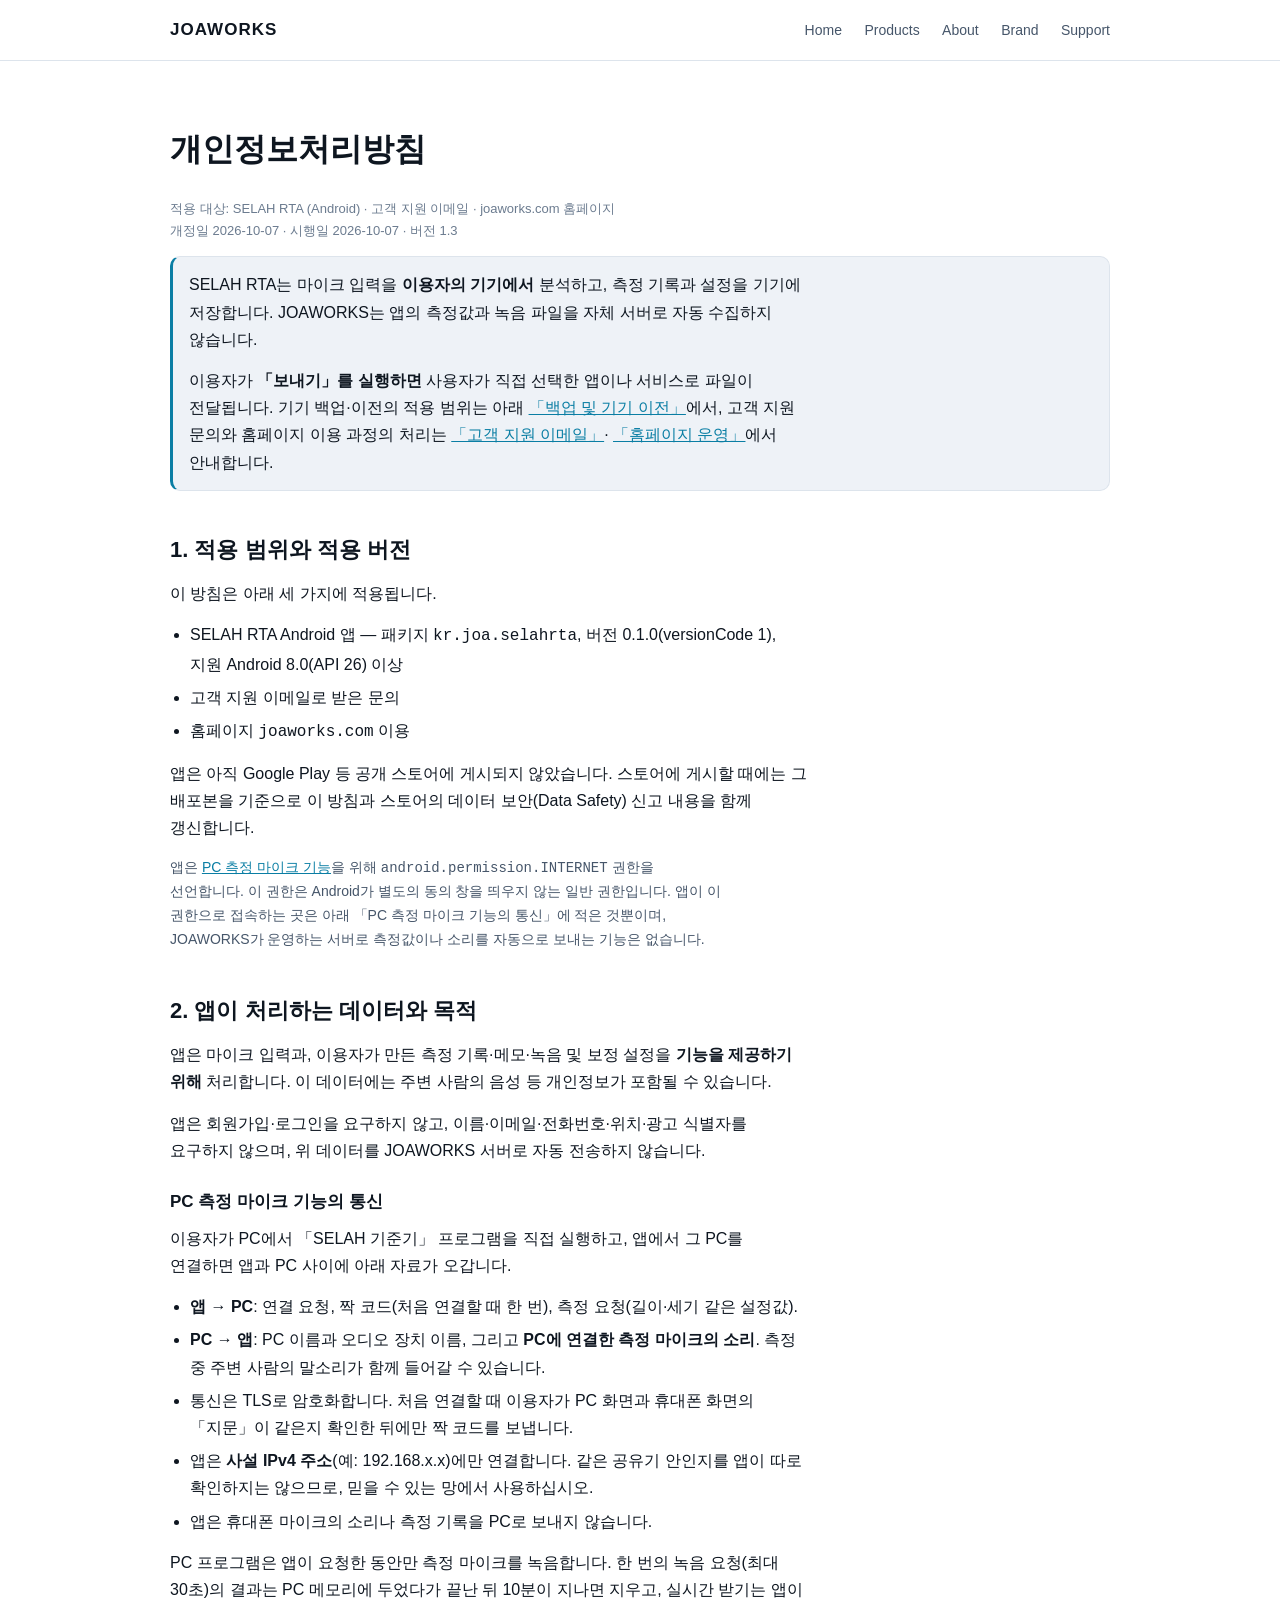
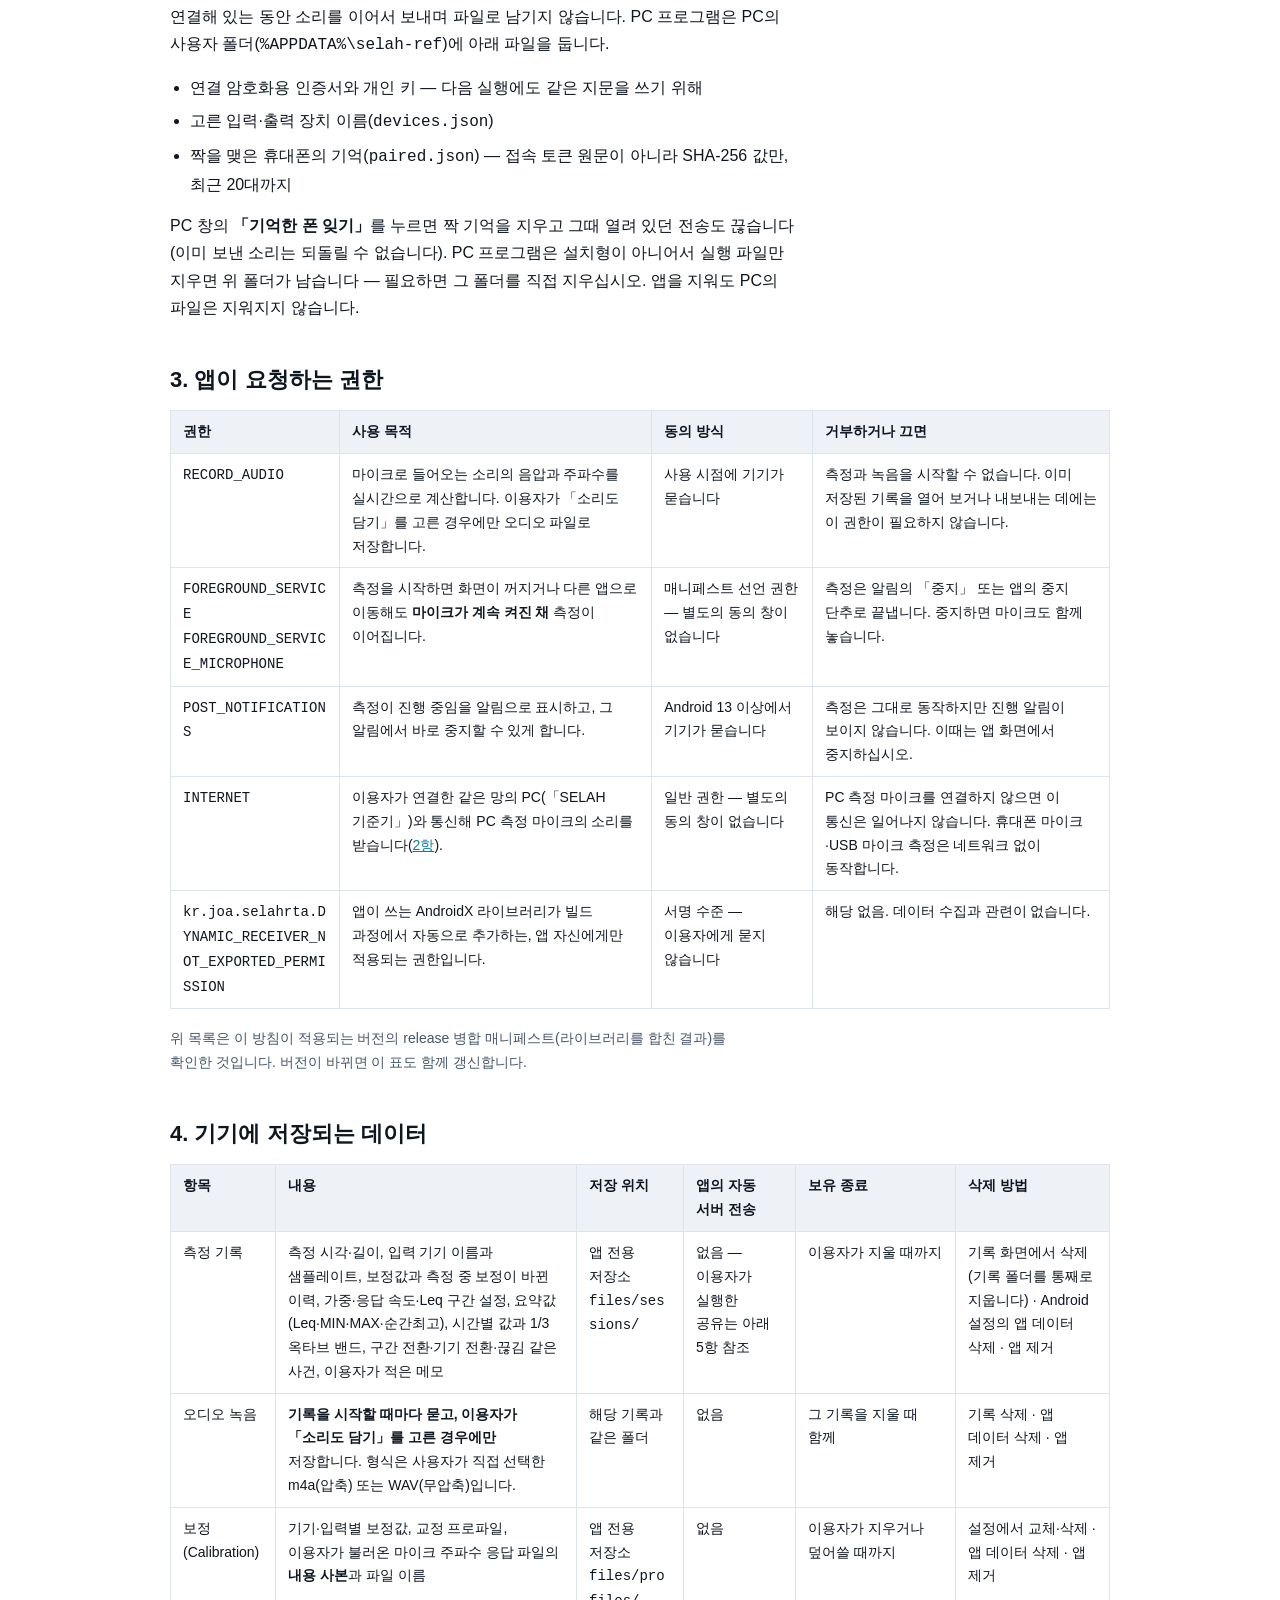
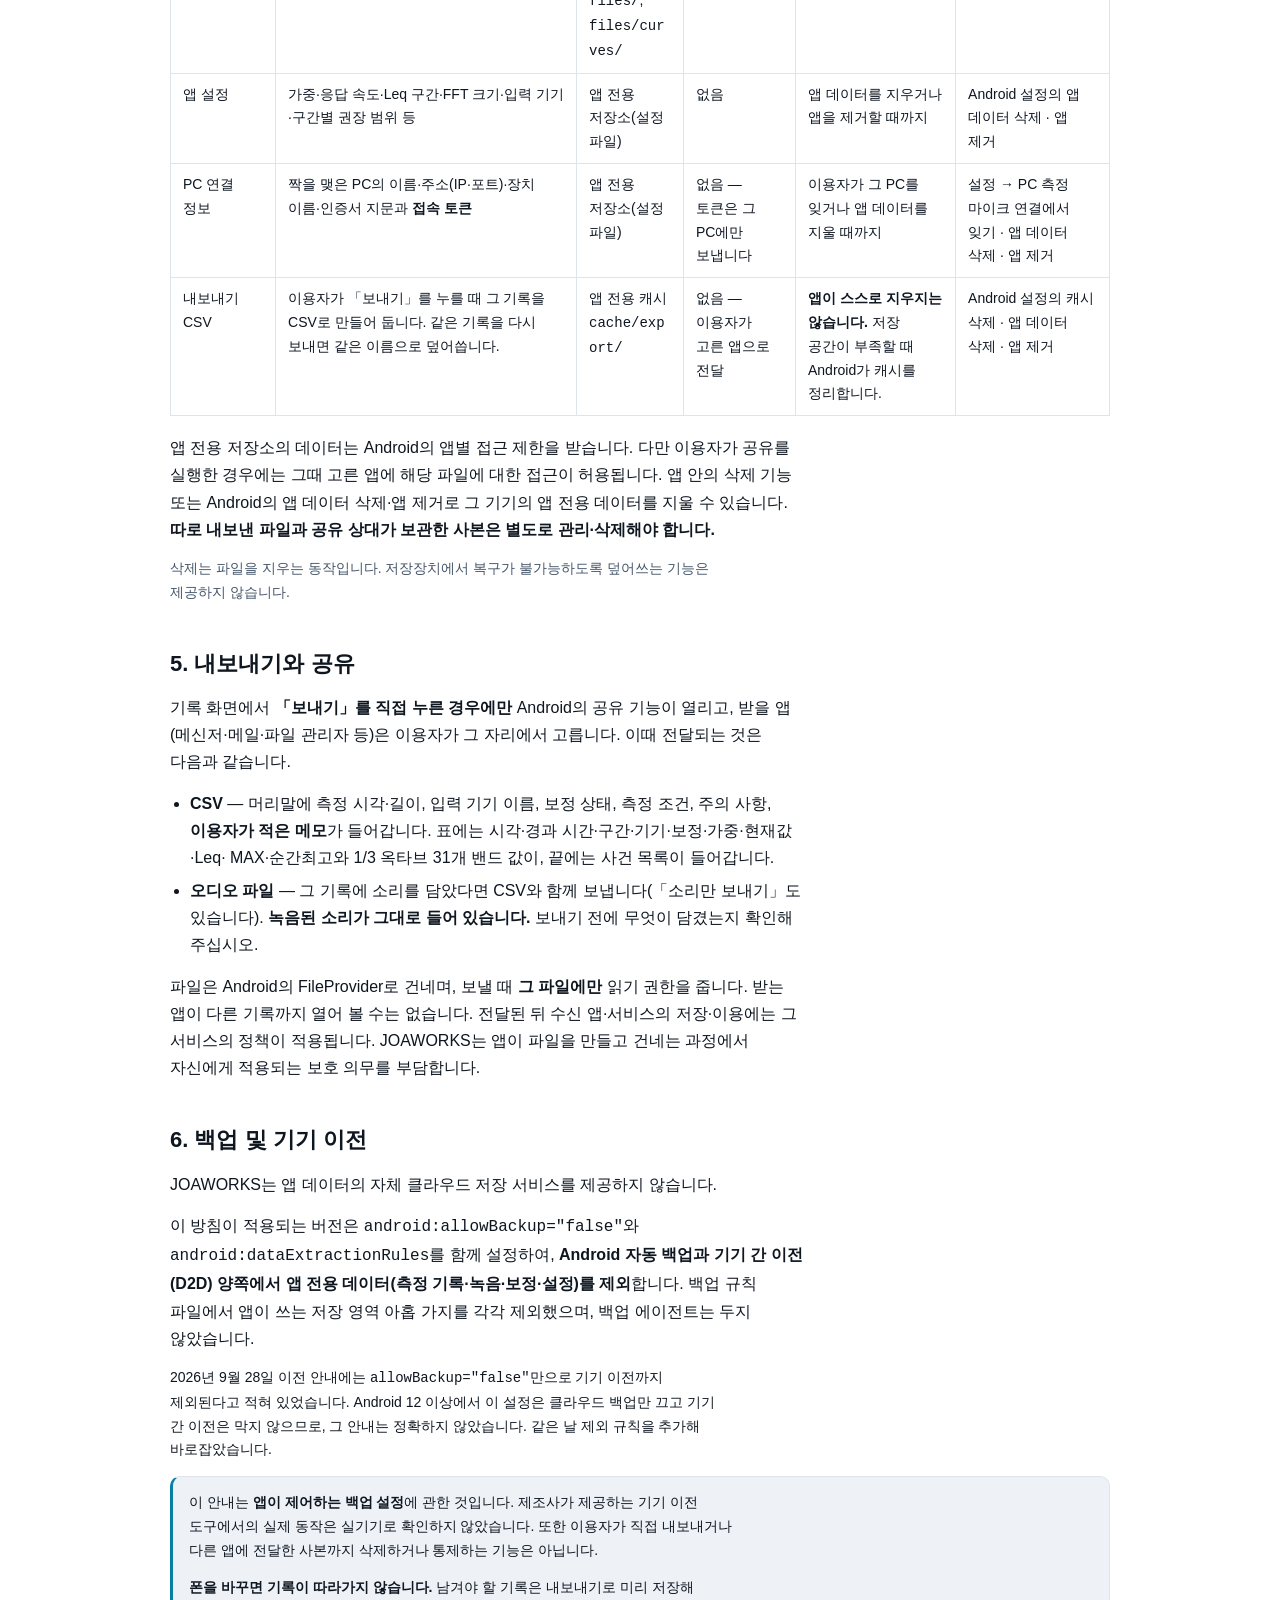
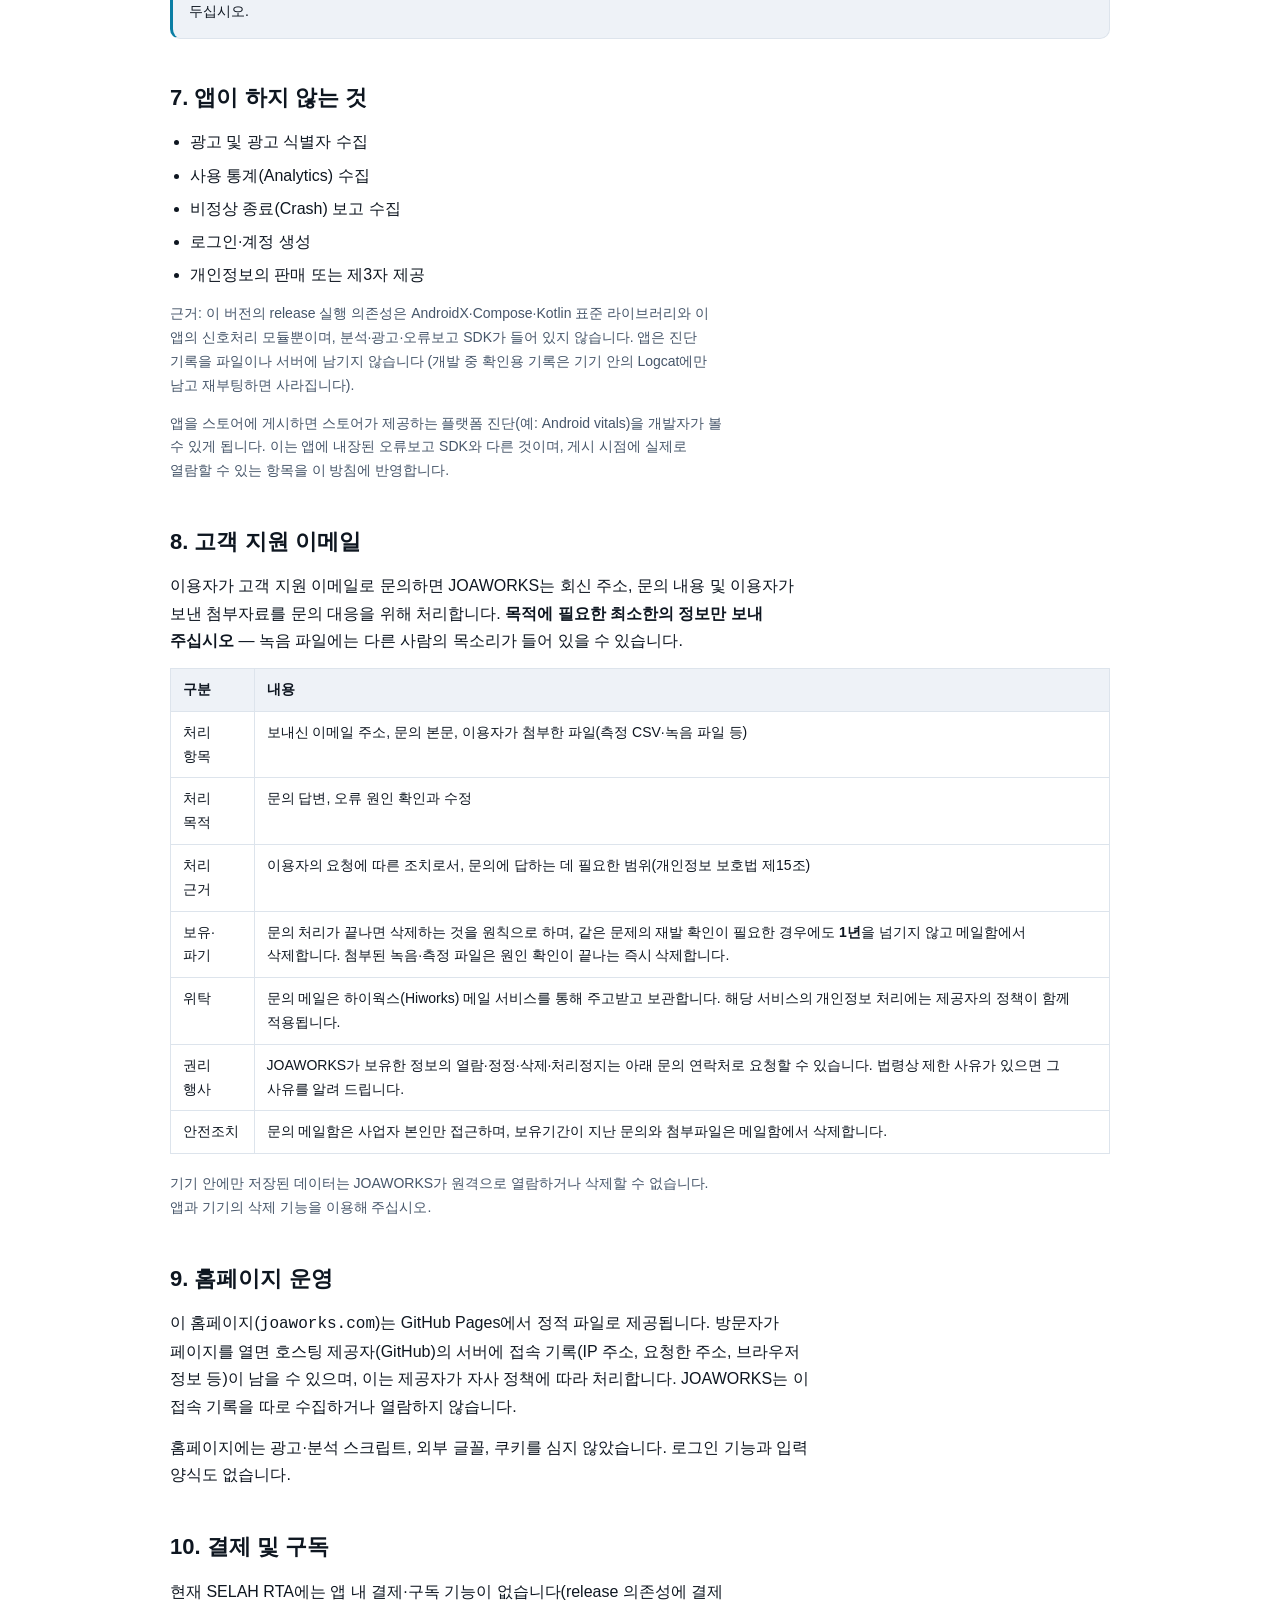
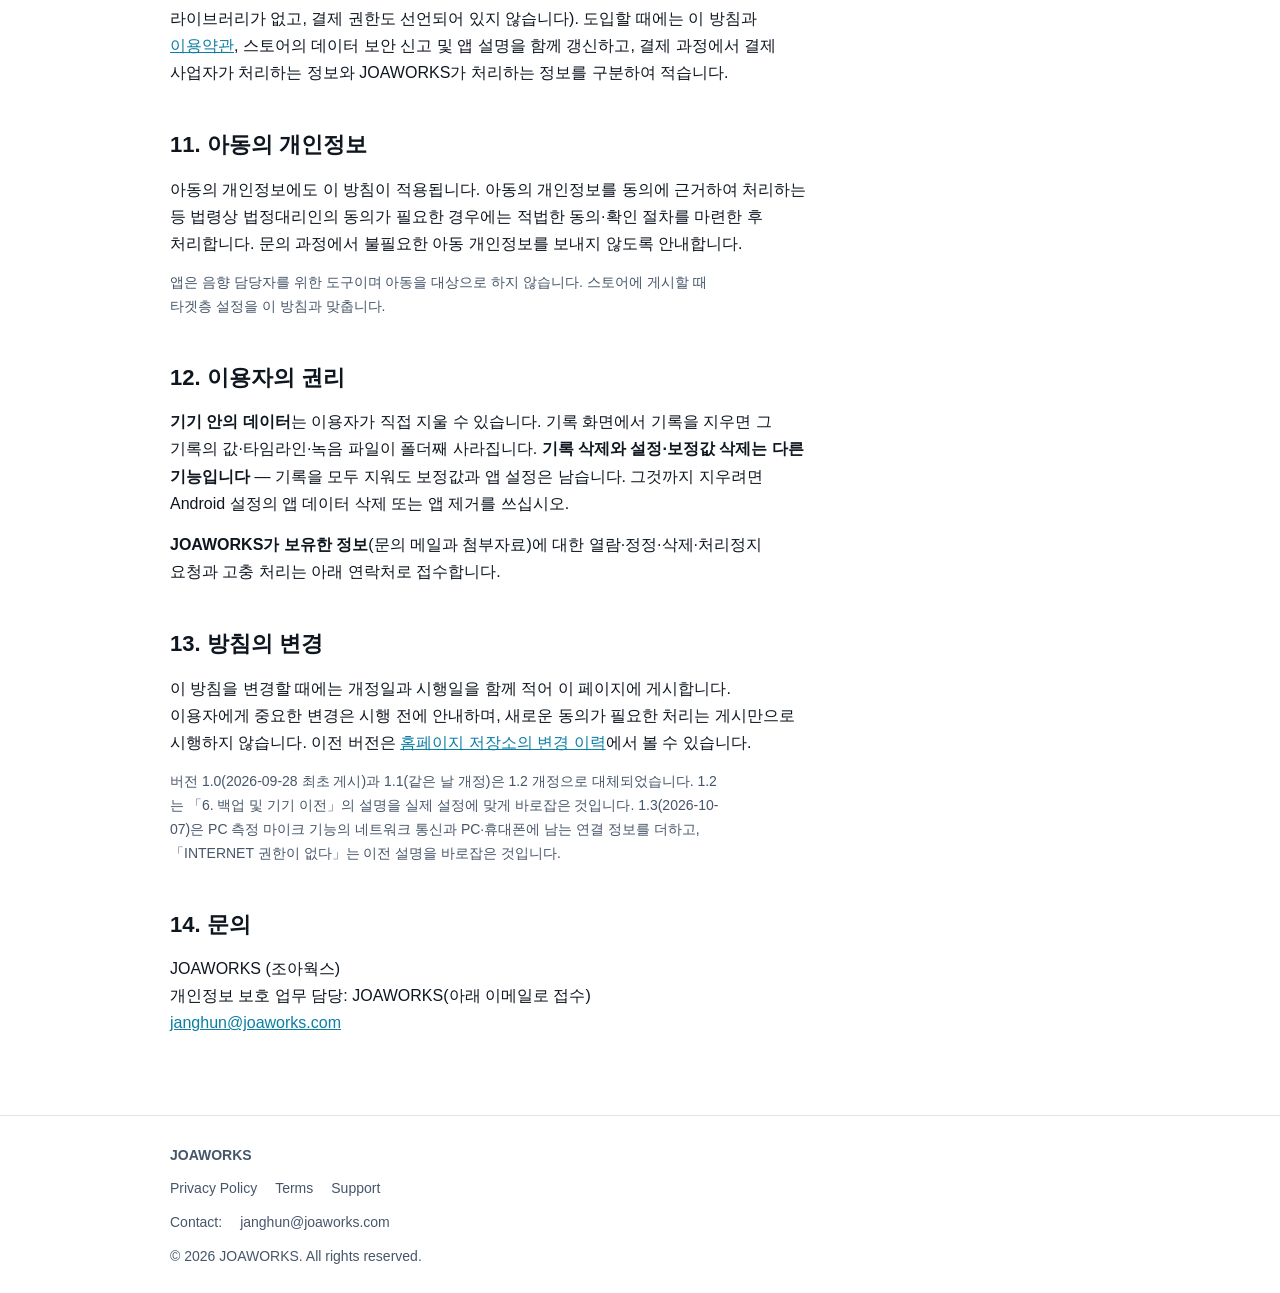
==== commit aed808df: "docs: PC 측정 마이크의 네트워크 통신을 방침·약관에, USB 절전·Windows 지원 표현을 확인한 범위로 SELAH-RTA Codex 일괄 검토(2026-10-07) B1" ====
--- a/privacy/index.html
+++ b/privacy/index.html
@@ -29,7 +29,7 @@
     <h1>개인정보처리방침</h1>
     <p class="updated">
       적용 대상: SELAH RTA (Android) · 고객 지원 이메일 · joaworks.com 홈페이지<br>
-      개정일 2026-09-28 · 시행일 2026-09-28 · 버전 1.2
+      개정일 2026-10-07 · 시행일 2026-10-07 · 버전 1.3
     </p>
 
     <div class="note">
@@ -61,10 +61,11 @@
       Safety) 신고 내용을 함께 갱신합니다.
     </p>
     <p class="small muted">
-      이 버전의 release 병합 매니페스트에는 <code>android.permission.INTERNET</code>
-      권한이 선언되어 있지 않습니다. 앱이 스스로 네트워크에 접속하지 않는다는
-      뜻이며, 이용자가 직접 실행한 공유나 운영체제의 기능을 통한 전달까지
-      막는다는 뜻은 아닙니다.
+      앱은 <a href="#pc-mic">PC 측정 마이크 기능</a>을 위해
+      <code>android.permission.INTERNET</code> 권한을 선언합니다. 이 권한은
+      Android가 별도의 동의 창을 띄우지 않는 일반 권한입니다. 앱이 이 권한으로
+      접속하는 곳은 아래 「PC 측정 마이크 기능의 통신」에 적은 것뿐이며,
+      JOAWORKS가 운영하는 서버로 측정값이나 소리를 자동으로 보내는 기능은 없습니다.
     </p>
 
     <h2 id="data">2. 앱이 처리하는 데이터와 목적</h2>
@@ -77,6 +78,41 @@
       앱은 회원가입·로그인을 요구하지 않고, 이름·이메일·전화번호·위치·광고
       식별자를 요구하지 않으며, 위 데이터를 JOAWORKS 서버로 자동 전송하지
       않습니다.
+    </p>
+
+    <h3 id="pc-mic">PC 측정 마이크 기능의 통신</h3>
+    <p>
+      이용자가 PC에서 「SELAH 기준기」 프로그램을 직접 실행하고, 앱에서 그 PC를
+      연결하면 앱과 PC 사이에 아래 자료가 오갑니다.
+    </p>
+    <ul>
+      <li><strong>앱 → PC</strong>: 연결 요청, 짝 코드(처음 연결할 때 한 번), 측정 요청(길이·세기 같은 설정값).</li>
+      <li><strong>PC → 앱</strong>: PC 이름과 오디오 장치 이름, 그리고 <strong>PC에 연결한 측정
+        마이크의 소리</strong>. 측정 중 주변 사람의 말소리가 함께 들어갈 수 있습니다.</li>
+      <li>통신은 TLS로 암호화합니다. 처음 연결할 때 이용자가 PC 화면과 휴대폰
+        화면의 「지문」이 같은지 확인한 뒤에만 짝 코드를 보냅니다.</li>
+      <li>앱은 <strong>사설 IPv4 주소</strong>(예: 192.168.x.x)에만 연결합니다. 같은 공유기 안인지를
+        앱이 따로 확인하지는 않으므로, 믿을 수 있는 망에서 사용하십시오.</li>
+      <li>앱은 휴대폰 마이크의 소리나 측정 기록을 PC로 보내지 않습니다.</li>
+    </ul>
+    <p>
+      PC 프로그램은 앱이 요청한 동안만 측정 마이크를 녹음합니다. 한 번의 녹음
+      요청(최대 30초)의 결과는 PC 메모리에 두었다가 끝난 뒤 10분이 지나면 지우고,
+      실시간 받기는 앱이 연결해 있는 동안 소리를 이어서 보내며 파일로 남기지
+      않습니다. PC 프로그램은 PC의 사용자 폴더(<code>%APPDATA%\selah-ref</code>)에
+      아래 파일을 둡니다.
+    </p>
+    <ul>
+      <li>연결 암호화용 인증서와 개인 키 — 다음 실행에도 같은 지문을 쓰기 위해</li>
+      <li>고른 입력·출력 장치 이름(<code>devices.json</code>)</li>
+      <li>짝을 맺은 휴대폰의 기억(<code>paired.json</code>) — 접속 토큰 원문이 아니라
+        SHA-256 값만, 최근 20대까지</li>
+    </ul>
+    <p>
+      PC 창의 <strong>「기억한 폰 잊기」</strong>를 누르면 짝 기억을 지우고 그때 열려 있던 전송도
+      끊습니다(이미 보낸 소리는 되돌릴 수 없습니다). PC 프로그램은 설치형이 아니어서
+      실행 파일만 지우면 위 폴더가 남습니다 — 필요하면 그 폴더를 직접 지우십시오.
+      앱을 지워도 PC의 파일은 지워지지 않습니다.
     </p>
 
     <h2 id="permissions">3. 앱이 요청하는 권한</h2>
@@ -106,6 +142,12 @@
             <td data-label="거부하거나 끄면">측정은 그대로 동작하지만 진행 알림이 보이지 않습니다. 이때는 앱 화면에서 중지하십시오.</td>
           </tr>
           <tr>
+            <td data-label="권한"><code>INTERNET</code></td>
+            <td data-label="사용 목적">이용자가 연결한 같은 망의 PC(「SELAH 기준기」)와 통신해 PC 측정 마이크의 소리를 받습니다(<a href="#pc-mic">2항</a>).</td>
+            <td data-label="동의 방식">일반 권한 — 별도의 동의 창이 없습니다</td>
+            <td data-label="거부하거나 끄면">PC 측정 마이크를 연결하지 않으면 이 통신은 일어나지 않습니다. 휴대폰 마이크·USB 마이크 측정은 네트워크 없이 동작합니다.</td>
+          </tr>
+          <tr>
             <td data-label="권한"><code>kr.joa.selahrta.DYNAMIC_RECEIVER_NOT_EXPORTED_PERMISSION</code></td>
             <td data-label="사용 목적">앱이 쓰는 AndroidX 라이브러리가 빌드 과정에서 자동으로 추가하는, 앱 자신에게만 적용되는 권한입니다.</td>
             <td data-label="동의 방식">서명 수준 — 이용자에게 묻지 않습니다</td>
@@ -162,6 +204,14 @@
             <td data-label="앱의 자동 서버 전송">없음</td>
             <td data-label="보유 종료">앱 데이터를 지우거나 앱을 제거할 때까지</td>
             <td data-label="삭제 방법">Android 설정의 앱 데이터 삭제 · 앱 제거</td>
+          </tr>
+          <tr>
+            <td data-label="항목">PC 연결 정보</td>
+            <td data-label="내용">짝을 맺은 PC의 이름·주소(IP·포트)·장치 이름·인증서 지문과 <strong>접속 토큰</strong></td>
+            <td data-label="저장 위치">앱 전용 저장소(설정 파일)</td>
+            <td data-label="앱의 자동 서버 전송">없음 — 토큰은 그 PC에만 보냅니다</td>
+            <td data-label="보유 종료">이용자가 그 PC를 잊거나 앱 데이터를 지울 때까지</td>
+            <td data-label="삭제 방법">설정 → PC 측정 마이크 연결에서 잊기 · 앱 데이터 삭제 · 앱 제거</td>
           </tr>
           <tr>
             <td data-label="항목">내보내기 CSV</td>
@@ -370,9 +420,11 @@
       볼 수 있습니다.
     </p>
     <p class="small muted">
-      버전 1.0(2026-09-28 최초 게시)과 1.1(같은 날 개정)은 이 1.2 개정으로
+      버전 1.0(2026-09-28 최초 게시)과 1.1(같은 날 개정)은 1.2 개정으로
       대체되었습니다. 1.2 는 「6. 백업 및 기기 이전」의 설명을 실제 설정에
-      맞게 바로잡은 것입니다.
+      맞게 바로잡은 것입니다. 1.3(2026-10-07)은 PC 측정 마이크 기능의
+      네트워크 통신과 PC·휴대폰에 남는 연결 정보를 더하고, 「INTERNET 권한이
+      없다」는 이전 설명을 바로잡은 것입니다.
     </p>
 
     <h2 id="contact">14. 문의</h2>
